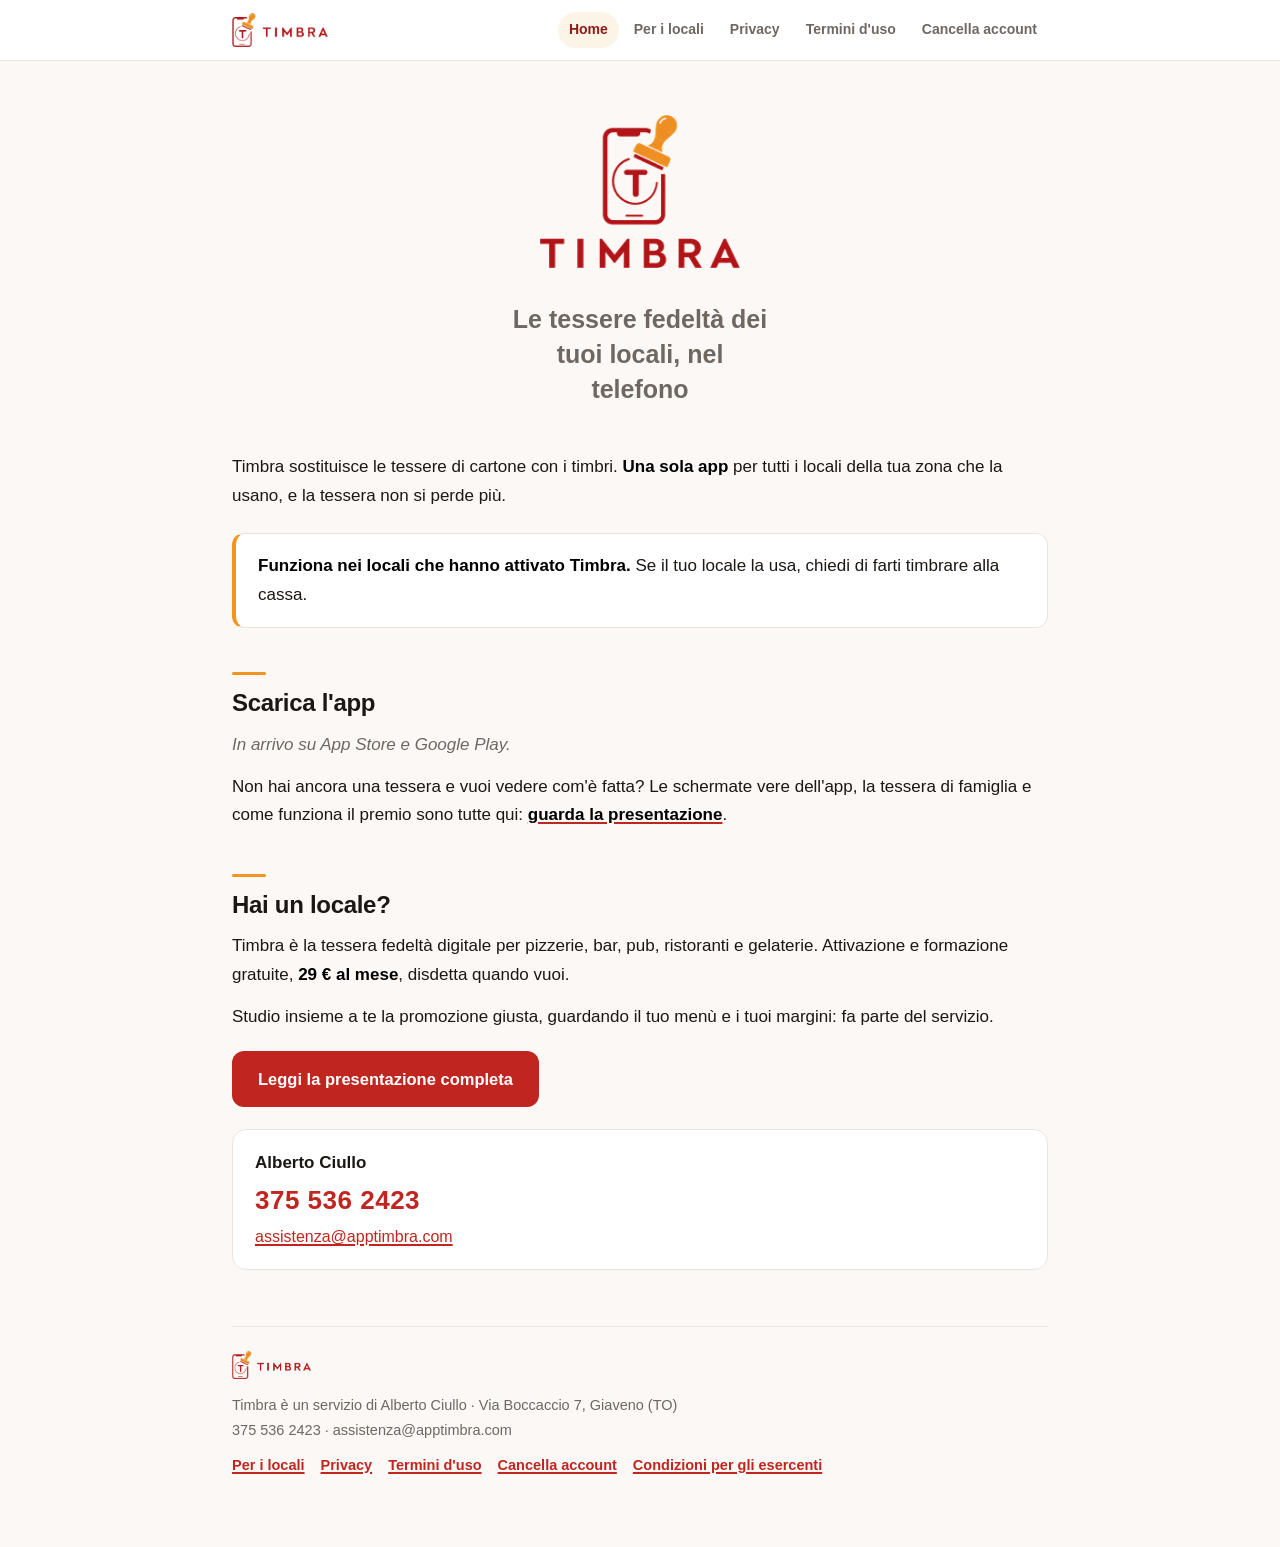
==== index.html @ 2394752f "Add files via upload" ====
<!doctype html>
<html lang="it">
<head>
<meta charset="utf-8">
<meta name="viewport" content="width=device-width, initial-scale=1">
<meta name="theme-color" content="#C0261F">
<title>Timbra &mdash; le tessere fedelt&agrave; dei tuoi locali, nel telefono</title>
<meta name="description" content="Timbra sostituisce le tessere fedelt&agrave; di cartone con una tessera digitale. Una sola app per tutti i locali della tua zona.">
<link rel="icon" href="[data-uri]">
<style>
:root{
  --rosso:#C0261F; --rosso-scuro:#8E1B16; --arancio:#F2941E;
  --inchiostro:#1A1715; --grigio:#6E6762; --grigio-chiaro:#9A938D;
  --carta:#FFFFFF; --sfondo:#FBF8F5; --crema:#FDF4E8;
  --bordo:#ECE5DD;
}
*{box-sizing:border-box}
html{-webkit-text-size-adjust:100%}
body{
  margin:0;background:var(--sfondo);color:var(--inchiostro);
  font-family:-apple-system,BlinkMacSystemFont,"Segoe UI",Roboto,"Helvetica Neue",Arial,sans-serif;
  font-size:17px;line-height:1.7;-webkit-font-smoothing:antialiased;
}

/* ---------- barra in alto ---------- */
.barra{
  background:var(--carta);border-bottom:1px solid var(--bordo);
  position:sticky;top:0;z-index:10;
}
.barra-dentro{
  max-width:860px;margin:0 auto;padding:12px 22px;
  display:flex;align-items:center;gap:16px;flex-wrap:wrap;
}
.logo{display:block;text-decoration:none;margin-right:auto;line-height:0}
.logo img{height:34px;width:auto;display:block}
.menu{display:flex;gap:4px;flex-wrap:wrap}
.menu a{
  font-size:14px;color:var(--grigio);text-decoration:none;font-weight:600;
  padding:6px 11px;border-radius:999px;white-space:nowrap;
}
.menu a:hover{background:var(--sfondo);color:var(--inchiostro)}
.menu a.qui{background:var(--crema);color:var(--rosso-scuro)}

/* ---------- testata della pagina ---------- */
.wrap{max-width:860px;margin:0 auto;padding:0 22px 70px}
.testata{padding:46px 0 30px;border-bottom:1px solid var(--bordo);margin-bottom:34px}
.occhiello{
  font-size:12px;font-weight:800;letter-spacing:2.5px;color:var(--arancio);
  margin:0 0 10px;text-transform:uppercase;
}
h1{font-size:40px;line-height:1.15;margin:0 0 12px;letter-spacing:-.8px}
.agg{font-size:14.5px;color:var(--grigio-chiaro);margin:0}
.occhio{font-size:19px;line-height:1.6;color:var(--grigio);margin:0 0 4px}

/* ---------- testo ---------- */
h2{
  font-size:24px;line-height:1.3;margin:44px 0 12px;letter-spacing:-.3px;
  color:var(--inchiostro);
}
h2::before{
  content:"";display:block;width:34px;height:3px;border-radius:2px;
  background:var(--arancio);margin-bottom:12px;
}
h3{font-size:17.5px;margin:28px 0 8px;color:var(--rosso-scuro)}
p,li{margin:0 0 13px}
ul{padding-left:0;list-style:none}
ul li{position:relative;padding-left:22px}
ul li::before{
  content:"";position:absolute;left:4px;top:11px;
  width:6px;height:6px;border-radius:50%;background:var(--arancio);
}
ol{counter-reset:p;padding-left:0;list-style:none;margin:16px 0 14px}
ol li{position:relative;padding-left:40px;margin-bottom:12px;counter-increment:p}
ol li::before{
  content:counter(p);position:absolute;left:0;top:2px;
  width:26px;height:26px;border-radius:50%;
  background:var(--rosso);color:#fff;
  font-size:14px;font-weight:800;line-height:26px;text-align:center;
}
strong{font-weight:700;color:#000}
a{color:var(--rosso);text-decoration-thickness:1.5px;text-underline-offset:2px}

/* ---------- tabelle ---------- */
.tab{
  background:var(--carta);border:1px solid var(--bordo);border-radius:14px;
  overflow:hidden;margin:16px 0 22px;
}
table{border-collapse:collapse;width:100%;font-size:15.5px}
th{
  background:var(--sfondo);text-align:left;padding:12px 16px;font-weight:700;
  font-size:12.5px;letter-spacing:1.2px;text-transform:uppercase;color:var(--grigio);
  border-bottom:1px solid var(--bordo);
}
td{padding:13px 16px;border-bottom:1px solid var(--bordo);vertical-align:top;line-height:1.55}
tr:last-child td{border-bottom:none}
td:first-child{font-weight:700;width:34%}

/* ---------- riquadri ---------- */
.box{
  background:var(--carta);border:1px solid var(--bordo);
  border-left:4px solid var(--arancio);
  border-radius:12px;padding:18px 22px;margin:22px 0;
}
.box p:last-child{margin:0}
.box.rosso{border-left-color:var(--rosso);background:#FEF6F5;border-color:#F6DCD9}
.box.verde{border-left-color:#2E8B57;background:#F4FBF6;border-color:#D8EDE0}

/* ---------- contatti ---------- */
.contatti{
  background:var(--carta);border:1px solid var(--bordo);border-radius:14px;
  padding:18px 22px;margin:18px 0 22px;font-size:16px;line-height:1.75;
}
.contatti .nome{font-weight:800;font-size:17px}

/* ---------- bottone ---------- */
.bottone{
  display:inline-block;background:var(--rosso);color:#fff !important;
  text-decoration:none;font-weight:700;font-size:16.5px;
  padding:14px 26px;border-radius:12px;margin:6px 0 4px;
}
.bottone:hover{background:var(--rosso-scuro)}
.bottone.chiaro{
  background:var(--carta);color:var(--rosso) !important;
  border:1px solid var(--bordo);
}

/* ---------- schermate dell'app ---------- */
figure{margin:22px 0 26px}
figure img{
  display:block;width:100%;height:auto;border-radius:14px;
  background:#EEEDE9;border:1px solid var(--bordo);
}
figcaption{font-size:14px;color:var(--grigio);margin-top:10px;line-height:1.55}
figure.stretta{max-width:330px}

/* ---------- citazione ---------- */
.frase{
  font-size:21px;line-height:1.5;font-weight:700;color:var(--rosso-scuro);
  background:var(--crema);border-radius:14px;padding:22px 26px;margin:22px 0;
}

/* ---------- domande ---------- */
.domanda{font-weight:800;color:var(--inchiostro);display:block;margin-bottom:2px}

/* ---------- home ---------- */
.home-testata{text-align:center;padding:54px 0 36px;border:none;margin-bottom:10px}
.home-testata img{width:200px;max-width:70%;height:auto;margin-bottom:10px}
.home-testata h1{
  font-size:25px;line-height:1.4;margin:14px auto 0;max-width:19ch;
  font-weight:700;color:var(--grigio);letter-spacing:0;
}
.presto{color:var(--grigio);font-style:italic}
.telefono{
  display:inline-block;font-size:26px;font-weight:800;color:var(--rosso);
  text-decoration:none;letter-spacing:.5px;
}
.nota-finale{font-size:15px;color:var(--grigio);margin-top:28px}

/* ---------- piede ---------- */
footer{
  margin-top:56px;padding-top:24px;border-top:1px solid var(--bordo);
  font-size:14.5px;color:var(--grigio);
}
footer .piede-logo{margin-bottom:14px;line-height:0}
footer .piede-logo img{height:28px;width:auto;display:block}
footer nav{margin-top:10px;display:flex;gap:16px;flex-wrap:wrap}
footer nav a{font-weight:600}

@media(max-width:620px){
  body{font-size:16px}
  .barra{position:static}
  .barra-dentro{padding:10px 18px;gap:8px}
  .logo img{height:28px}
  .menu{gap:2px}
  .menu a{font-size:13px;padding:5px 9px}
  h1{font-size:30px}
  .home-testata h1{font-size:26px}
  h2{font-size:21px}
  .wrap{padding:0 18px 56px}
  .testata{padding:32px 0 24px;margin-bottom:26px}
  td:first-child{width:auto;display:block;padding-bottom:2px;border:none}
  td{display:block;padding:10px 16px}
  td:not(:first-child){padding-top:0}
  tr{display:block;border-bottom:1px solid var(--bordo)}
  tr:last-child{border-bottom:none}
  table tr td:last-child{border-bottom:none}
  thead{display:none}
}
</style>
</head>
<body>
<div class="barra"><div class="barra-dentro">
<a class="logo" href="index.html"><img src="[data-uri]" alt="Timbra"></a>
<nav class="menu"><a href="index.html" class="qui">Home</a><a href="per-i-locali.html">Per i locali</a><a href="privacy.html">Privacy</a><a href="termini.html">Termini d'uso</a><a href="cancella-account.html">Cancella account</a></nav>
</div></div>
<div class="wrap">
<header class="testata home-testata">
  <img src="[data-uri]" alt="Timbra">
  <h1>Le tessere fedelt&agrave; dei tuoi locali, nel telefono</h1>
</header>

<p>Timbra sostituisce le tessere di cartone con i timbri. <strong>Una sola app</strong> per
tutti i locali della tua zona che la usano, e la tessera non si perde pi&ugrave;.</p>

<div class="box">
<p><strong>Funziona nei locali che hanno attivato Timbra.</strong> Se il tuo locale la usa,
chiedi di farti timbrare alla cassa.</p>
</div>

<h2>Scarica l'app</h2>
<p class="presto">In arrivo su App Store e Google Play.</p>
<p>Non hai ancora una tessera e vuoi vedere com'&egrave; fatta? Le schermate vere dell'app,
la tessera di famiglia e come funziona il premio sono tutte qui:
<a href="per-i-locali.html"><strong>guarda la presentazione</strong></a>.</p>

<h2>Hai un locale?</h2>
<p>Timbra &egrave; la tessera fedelt&agrave; digitale per pizzerie, bar, pub, ristoranti e gelaterie.
Attivazione e formazione gratuite, <strong>29 &euro; al mese</strong>, disdetta quando vuoi.</p>
<p>Studio insieme a te la promozione giusta, guardando il tuo men&ugrave; e i tuoi margini:
fa parte del servizio.</p>

<p><a class="bottone" href="per-i-locali.html">Leggi la presentazione completa</a></p>

<div class="contatti">
<span class="nome">Alberto Ciullo</span><br>
<a href="tel:+393755362423" class="telefono">375 536 2423</a><br>
<a href="mailto:assistenza@apptimbra.com">assistenza@apptimbra.com</a>
</div>

<footer>
<div class="piede-logo"><img src="[data-uri]" alt="Timbra"></div>
Timbra &egrave; un servizio di Alberto Ciullo &middot; Via Boccaccio 7, Giaveno (TO)<br>
375 536 2423 &middot; assistenza@apptimbra.com
<nav><a href="per-i-locali.html">Per i locali</a> <a href="privacy.html">Privacy</a> <a href="termini.html">Termini d'uso</a> <a href="cancella-account.html">Cancella account</a> <a href="termini-esercenti.html">Condizioni per gli esercenti</a></nav>
</footer>
</div>
</body>
</html>
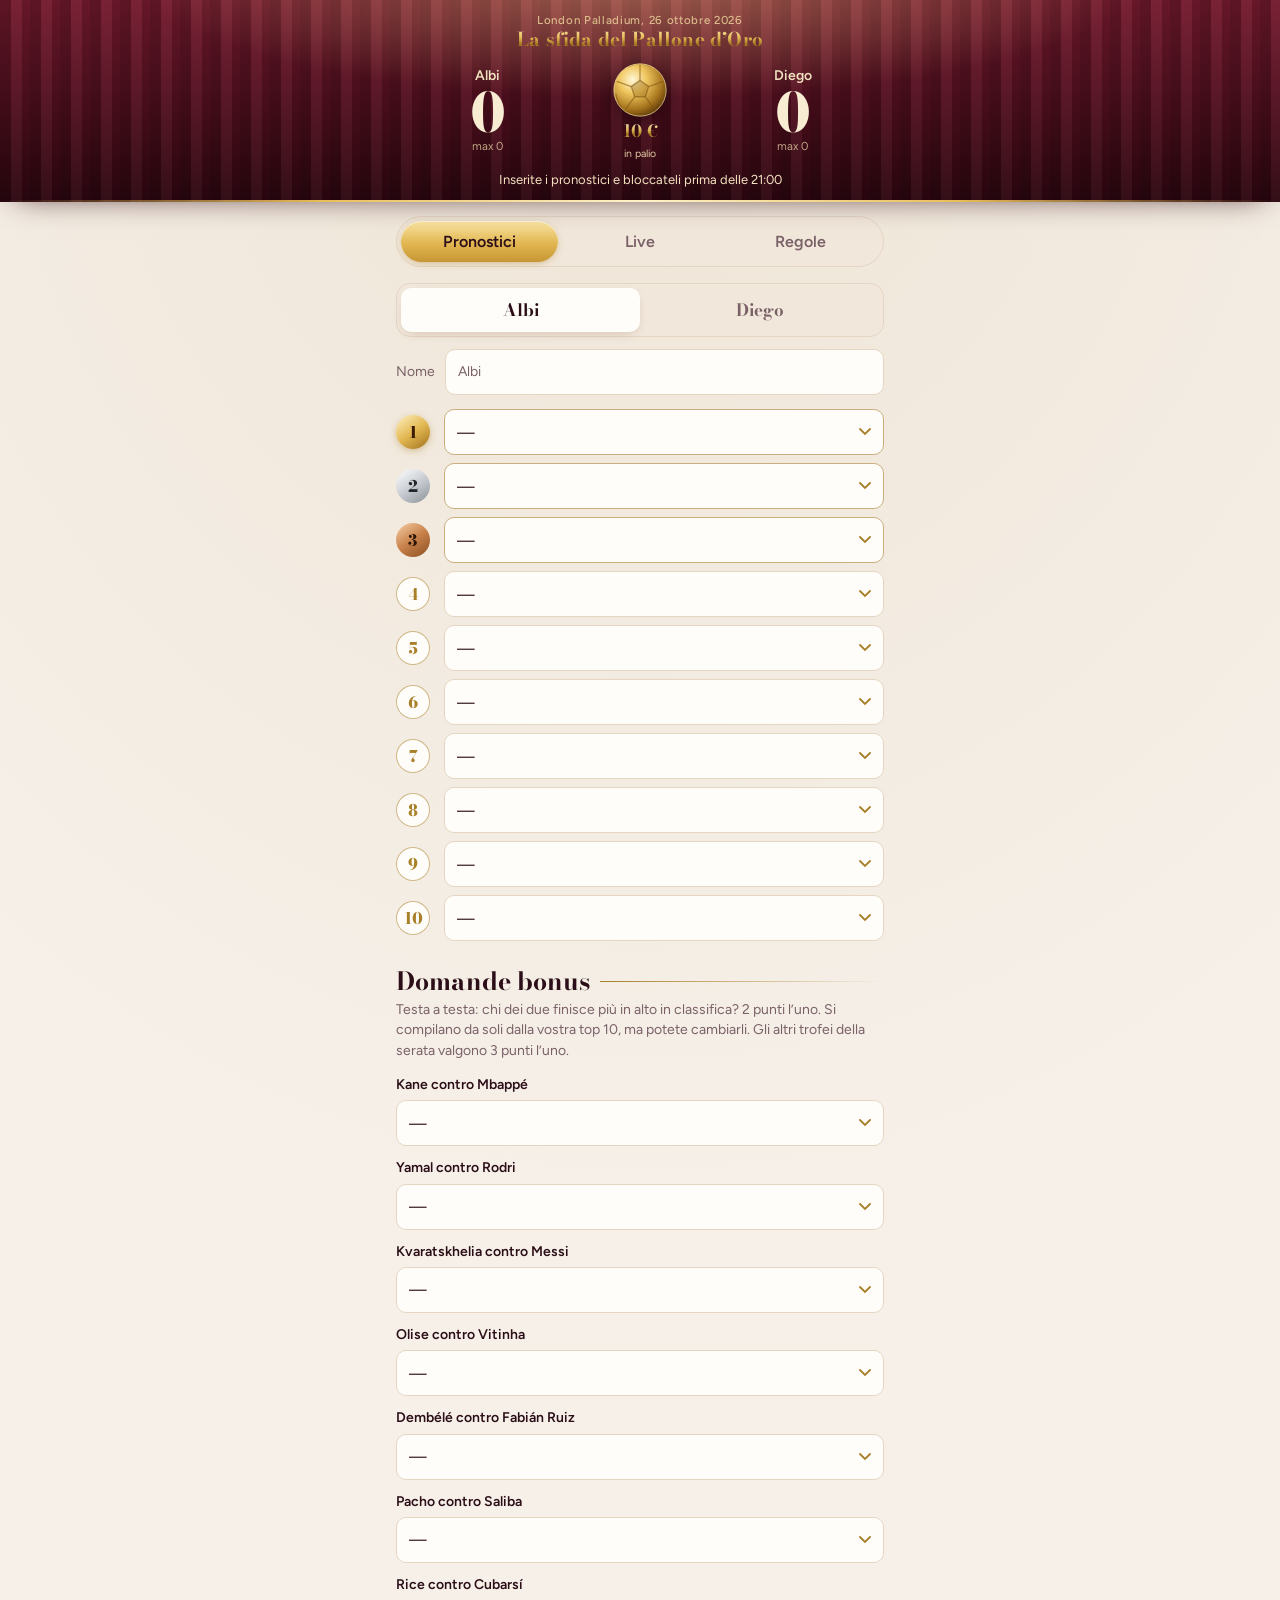
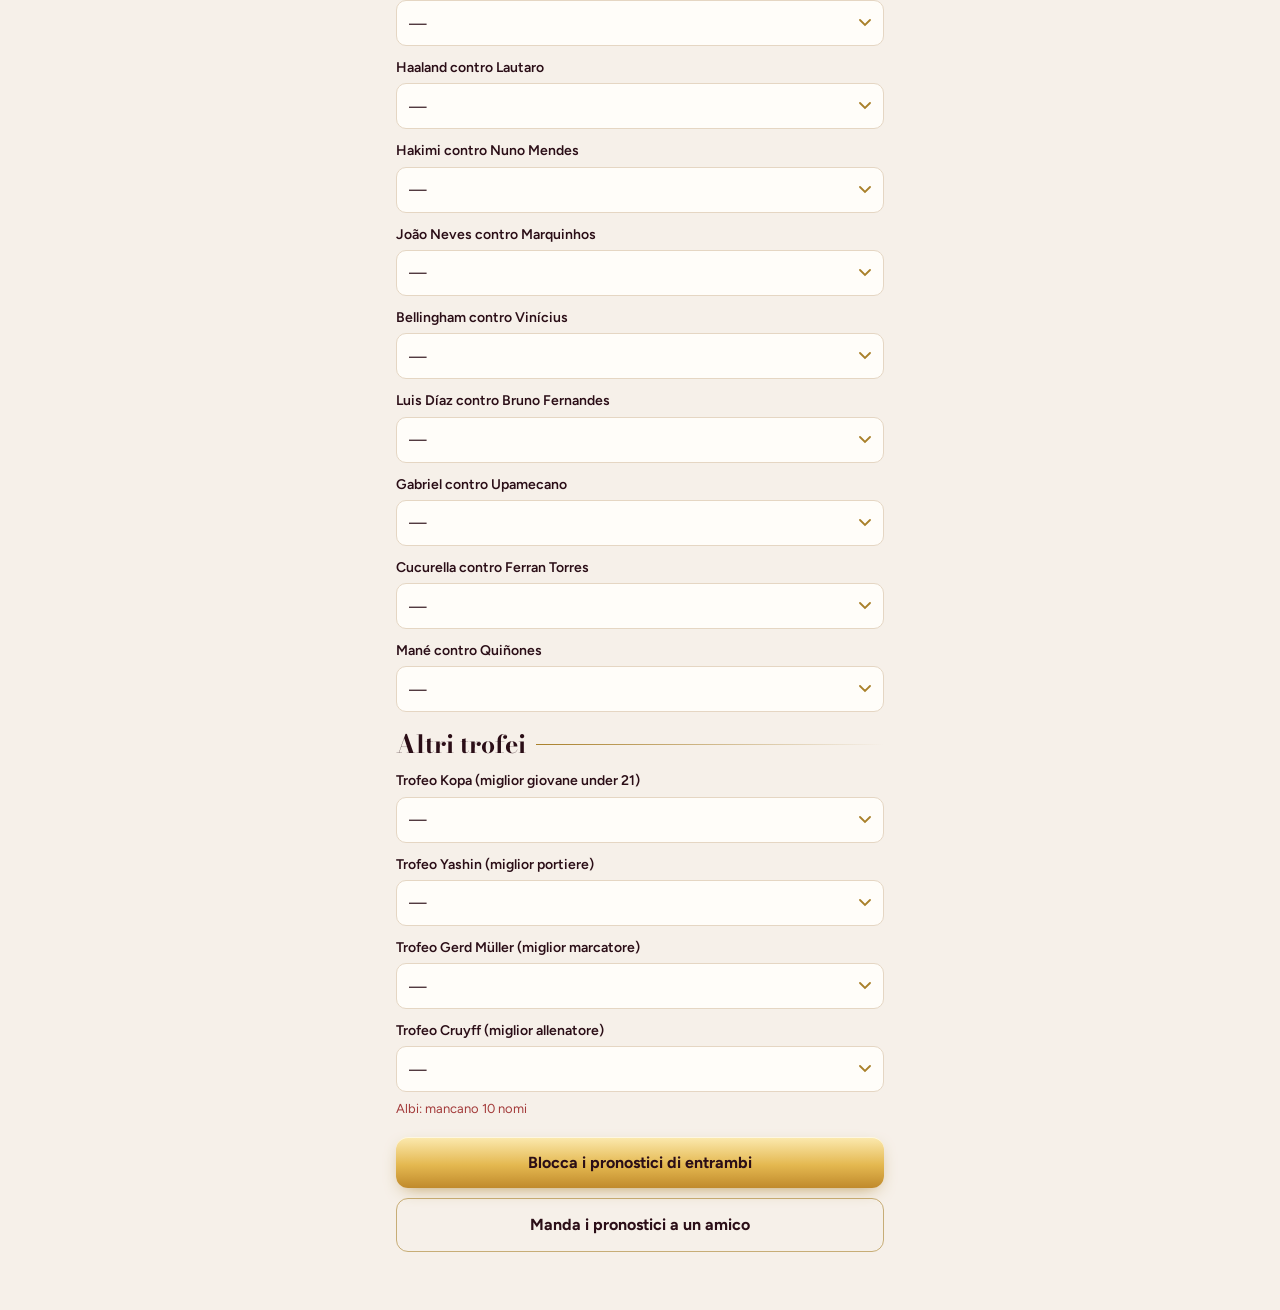
==== commit ccc19534: "Add files via upload" ====
--- a/index.html
+++ b/index.html
@@ -1,238 +1,614 @@
-<!doctype html>
+<!DOCTYPE html>
 <html lang="it">
 <head>
 <meta charset="utf-8">
-<meta name="viewport" content="width=device-width, initial-scale=1">
-<meta name="theme-color" content="#C0261F">
-<title>Timbra &mdash; le tessere fedelt&agrave; dei tuoi locali, nel telefono</title>
-<meta name="description" content="Timbra sostituisce le tessere fedelt&agrave; di cartone con una tessera digitale. Una sola app per tutti i locali della tua zona.">
-<link rel="icon" href="[data-uri]">
+<meta name="viewport" content="width=device-width, initial-scale=1, viewport-fit=cover">
+<title>Sfida Pallone d’Oro 2026</title>
+<link rel="preconnect" href="https://fonts.googleapis.com">
+<link rel="preconnect" href="https://fonts.gstatic.com" crossorigin>
+<link href="https://fonts.googleapis.com/css2?family=Bodoni+Moda:opsz,wght@6..96,500;6..96,700;6..96,800&family=Figtree:wght@400;500;600;700&display=swap" rel="stylesheet">
 <style>
 :root{
-  --rosso:#C0261F; --rosso-scuro:#8E1B16; --arancio:#F2941E;
-  --inchiostro:#1A1715; --grigio:#6E6762; --grigio-chiaro:#9A938D;
-  --carta:#FFFFFF; --sfondo:#FBF8F5; --crema:#FDF4E8;
-  --bordo:#ECE5DD;
+  --bg:#F6F0E9; --surface:#FFFDF9; --surface2:#F1E7DA; --ink:#2B0E17; --muted:#7A6168;
+  --line:#E5D6C3; --gold:#A9802A; --gold-soft:#F4E3B5; --good:#2E7D4F; --bad:#A33A3A;
+  --velvet:#5E1424; --velvet-deep:#2C0610; --on-velvet:#F8ECD3;
+  --g1:#FFF3C8; --g2:#E8BE5A; --g3:#A0711D; --g4:#F6D885;
+  --serif:"Bodoni Moda","Didot","Bodoni 72",Georgia,serif;
+  --sans:"Figtree",system-ui,-apple-system,"Segoe UI",Roboto,sans-serif;
+  color-scheme:light; box-sizing:border-box;
+  padding-top:env(safe-area-inset-top,0px); padding-bottom:env(safe-area-inset-bottom,0px);
 }
-*{box-sizing:border-box}
-html{-webkit-text-size-adjust:100%}
-body{
-  margin:0;background:var(--sfondo);color:var(--inchiostro);
-  font-family:-apple-system,BlinkMacSystemFont,"Segoe UI",Roboto,"Helvetica Neue",Arial,sans-serif;
-  font-size:17px;line-height:1.7;-webkit-font-smoothing:antialiased;
+@media (prefers-color-scheme: dark){
+  :root:not([data-theme="light"]){
+    --bg:#12060B; --surface:#1E0B14; --surface2:#29111C; --ink:#F6EBE6; --muted:#B99EA7;
+    --line:#3B1E2A; --gold:#DDB65C; --gold-soft:#4A3615; --good:#6FCB94; --bad:#F08A8A; color-scheme:dark;
+  }
 }
-
-/* ---------- barra in alto ---------- */
-.barra{
-  background:var(--carta);border-bottom:1px solid var(--bordo);
-  position:sticky;top:0;z-index:10;
+:root[data-theme="dark"]{
+  --bg:#12060B; --surface:#1E0B14; --surface2:#29111C; --ink:#F6EBE6; --muted:#B99EA7;
+  --line:#3B1E2A; --gold:#DDB65C; --gold-soft:#4A3615; --good:#6FCB94; --bad:#F08A8A; color-scheme:dark;
 }
-.barra-dentro{
-  max-width:860px;margin:0 auto;padding:12px 22px;
-  display:flex;align-items:center;gap:16px;flex-wrap:wrap;
-}
-.logo{display:block;text-decoration:none;margin-right:auto;line-height:0}
-.logo img{height:34px;width:auto;display:block}
-.menu{display:flex;gap:4px;flex-wrap:wrap}
-.menu a{
-  font-size:14px;color:var(--grigio);text-decoration:none;font-weight:600;
-  padding:6px 11px;border-radius:999px;white-space:nowrap;
-}
-.menu a:hover{background:var(--sfondo);color:var(--inchiostro)}
-.menu a.qui{background:var(--crema);color:var(--rosso-scuro)}
-
-/* ---------- testata della pagina ---------- */
-.wrap{max-width:860px;margin:0 auto;padding:0 22px 70px}
-.testata{padding:46px 0 30px;border-bottom:1px solid var(--bordo);margin-bottom:34px}
-.occhiello{
-  font-size:12px;font-weight:800;letter-spacing:2.5px;color:var(--arancio);
-  margin:0 0 10px;text-transform:uppercase;
-}
-h1{font-size:40px;line-height:1.15;margin:0 0 12px;letter-spacing:-.8px}
-.agg{font-size:14.5px;color:var(--grigio-chiaro);margin:0}
-.occhio{font-size:19px;line-height:1.6;color:var(--grigio);margin:0 0 4px}
-
-/* ---------- testo ---------- */
-h2{
-  font-size:24px;line-height:1.3;margin:44px 0 12px;letter-spacing:-.3px;
-  color:var(--inchiostro);
-}
-h2::before{
-  content:"";display:block;width:34px;height:3px;border-radius:2px;
-  background:var(--arancio);margin-bottom:12px;
-}
-h3{font-size:17.5px;margin:28px 0 8px;color:var(--rosso-scuro)}
-p,li{margin:0 0 13px}
-ul{padding-left:0;list-style:none}
-ul li{position:relative;padding-left:22px}
-ul li::before{
-  content:"";position:absolute;left:4px;top:11px;
-  width:6px;height:6px;border-radius:50%;background:var(--arancio);
-}
-ol{counter-reset:p;padding-left:0;list-style:none;margin:16px 0 14px}
-ol li{position:relative;padding-left:40px;margin-bottom:12px;counter-increment:p}
-ol li::before{
-  content:counter(p);position:absolute;left:0;top:2px;
-  width:26px;height:26px;border-radius:50%;
-  background:var(--rosso);color:#fff;
-  font-size:14px;font-weight:800;line-height:26px;text-align:center;
-}
-strong{font-weight:700;color:#000}
-a{color:var(--rosso);text-decoration-thickness:1.5px;text-underline-offset:2px}
-
-/* ---------- tabelle ---------- */
-.tab{
-  background:var(--carta);border:1px solid var(--bordo);border-radius:14px;
-  overflow:hidden;margin:16px 0 22px;
-}
-table{border-collapse:collapse;width:100%;font-size:15.5px}
-th{
-  background:var(--sfondo);text-align:left;padding:12px 16px;font-weight:700;
-  font-size:12.5px;letter-spacing:1.2px;text-transform:uppercase;color:var(--grigio);
-  border-bottom:1px solid var(--bordo);
-}
-td{padding:13px 16px;border-bottom:1px solid var(--bordo);vertical-align:top;line-height:1.55}
-tr:last-child td{border-bottom:none}
-td:first-child{font-weight:700;width:34%}
-
-/* ---------- riquadri ---------- */
-.box{
-  background:var(--carta);border:1px solid var(--bordo);
-  border-left:4px solid var(--arancio);
-  border-radius:12px;padding:18px 22px;margin:22px 0;
-}
-.box p:last-child{margin:0}
-.box.rosso{border-left-color:var(--rosso);background:#FEF6F5;border-color:#F6DCD9}
-.box.verde{border-left-color:#2E8B57;background:#F4FBF6;border-color:#D8EDE0}
-
-/* ---------- contatti ---------- */
-.contatti{
-  background:var(--carta);border:1px solid var(--bordo);border-radius:14px;
-  padding:18px 22px;margin:18px 0 22px;font-size:16px;line-height:1.75;
-}
-.contatti .nome{font-weight:800;font-size:17px}
-
-/* ---------- bottone ---------- */
-.bottone{
-  display:inline-block;background:var(--rosso);color:#fff !important;
-  text-decoration:none;font-weight:700;font-size:16.5px;
-  padding:14px 26px;border-radius:12px;margin:6px 0 4px;
-}
-.bottone:hover{background:var(--rosso-scuro)}
-.bottone.chiaro{
-  background:var(--carta);color:var(--rosso) !important;
-  border:1px solid var(--bordo);
-}
-
-/* ---------- schermate dell'app ---------- */
-figure{margin:22px 0 26px}
-figure img{
-  display:block;width:100%;height:auto;border-radius:14px;
-  background:#EEEDE9;border:1px solid var(--bordo);
-}
-figcaption{font-size:14px;color:var(--grigio);margin-top:10px;line-height:1.55}
-figure.stretta{max-width:330px}
-
-/* ---------- citazione ---------- */
-.frase{
-  font-size:21px;line-height:1.5;font-weight:700;color:var(--rosso-scuro);
-  background:var(--crema);border-radius:14px;padding:22px 26px;margin:22px 0;
-}
-
-/* ---------- domande ---------- */
-.domanda{font-weight:800;color:var(--inchiostro);display:block;margin-bottom:2px}
-
-/* ---------- home ---------- */
-.home-testata{text-align:center;padding:54px 0 36px;border:none;margin-bottom:10px}
-.home-testata img{width:200px;max-width:70%;height:auto;margin-bottom:10px}
-.home-testata h1{
-  font-size:25px;line-height:1.4;margin:14px auto 0;max-width:19ch;
-  font-weight:700;color:var(--grigio);letter-spacing:0;
-}
-.presto{color:var(--grigio);font-style:italic}
-.telefono{
-  display:inline-block;font-size:26px;font-weight:800;color:var(--rosso);
-  text-decoration:none;letter-spacing:.5px;
-}
-.nota-finale{font-size:15px;color:var(--grigio);margin-top:28px}
-
-/* ---------- piede ---------- */
-footer{
-  margin-top:56px;padding-top:24px;border-top:1px solid var(--bordo);
-  font-size:14.5px;color:var(--grigio);
-}
-footer .piede-logo{margin-bottom:14px;line-height:0}
-footer .piede-logo img{height:28px;width:auto;display:block}
-footer nav{margin-top:10px;display:flex;gap:16px;flex-wrap:wrap}
-footer nav a{font-weight:600}
-
-@media(max-width:620px){
-  body{font-size:16px}
-  .barra{position:static}
-  .barra-dentro{padding:10px 18px;gap:8px}
-  .logo img{height:28px}
-  .menu{gap:2px}
-  .menu a{font-size:13px;padding:5px 9px}
-  h1{font-size:30px}
-  .home-testata h1{font-size:26px}
-  h2{font-size:21px}
-  .wrap{padding:0 18px 56px}
-  .testata{padding:32px 0 24px;margin-bottom:26px}
-  td:first-child{width:auto;display:block;padding-bottom:2px;border:none}
-  td{display:block;padding:10px 16px}
-  td:not(:first-child){padding-top:0}
-  tr{display:block;border-bottom:1px solid var(--bordo)}
-  tr:last-child{border-bottom:none}
-  table tr td:last-child{border-bottom:none}
-  thead{display:none}
-}
+html{scroll-padding-top:env(safe-area-inset-top,0px)}
+*,*::before,*::after{box-sizing:inherit}
+body{margin:0;color:var(--ink);font-family:var(--sans);font-size:16px;line-height:1.45;-webkit-text-size-adjust:100%;
+  background:radial-gradient(120% 60% at 50% 0%, color-mix(in srgb,var(--gold) 10%,transparent), transparent 70%), var(--bg);min-height:100%}
+body::before{content:"";position:fixed;inset:0 0 auto;height:env(safe-area-inset-top,0px);z-index:10;background:var(--velvet-deep)}
+button,input,select{font:inherit;color:inherit}
+:focus-visible{outline:2px solid var(--gold);outline-offset:2px}
+.goldtext{background:linear-gradient(180deg,var(--g1) 0%,var(--g2) 42%,var(--g3) 68%,var(--g4) 100%);-webkit-background-clip:text;background-clip:text;color:transparent}
+
+/* ===== Palco: tabellone ===== */
+.board{position:sticky;top:env(safe-area-inset-top,0px);z-index:5;color:var(--on-velvet);overflow:hidden;
+  padding:14px 16px 12px;
+  background:
+    radial-gradient(60% 90% at 50% -10%, rgba(255,214,140,.38), transparent 65%),
+    repeating-linear-gradient(90deg, rgba(0,0,0,.20) 0 11px, rgba(255,255,255,.035) 11px 22px, rgba(0,0,0,.12) 22px 30px),
+    linear-gradient(180deg,#741A2E 0%,#4A0D1B 60%,#2C0610 100%);
+  box-shadow:0 10px 30px -18px rgba(44,6,16,.9)}
+.board::after{content:"";position:absolute;left:0;right:0;bottom:0;height:2px;background:linear-gradient(90deg,transparent,var(--g2),var(--g1),var(--g2),transparent)}
+.board h1{margin:0 0 8px;text-align:center;font-family:var(--serif);font-weight:700;font-size:19px;letter-spacing:.01em;line-height:1.1}
+.board h1 small{display:block;font-family:var(--sans);font-weight:500;font-size:11.5px;letter-spacing:.06em;color:#E9CF98;opacity:.85;margin-bottom:3px}
+.duel{display:grid;grid-template-columns:1fr auto 1fr;align-items:center;gap:6px;max-width:520px;margin:0 auto}
+.side{text-align:center;min-width:0}
+.side .nm{font-weight:600;font-size:14px;white-space:nowrap;overflow:hidden;text-overflow:ellipsis;color:#F3E2C0}
+.side .pt{font-family:var(--serif);font-weight:800;font-size:54px;line-height:.95;font-variant-numeric:lining-nums tabular-nums;color:#F8ECD3;display:inline-block;transition:transform .25s}
+.side.lead .pt{background:linear-gradient(180deg,#FFF6D2 0%,#F1C866 40%,#B07E22 70%,#FBE09A 100%);-webkit-background-clip:text;background-clip:text;color:transparent;filter:drop-shadow(0 2px 6px rgba(255,200,90,.35))}
+.side.lead .nm::before{content:"♛ ";color:#F1C866}
+.side .mx{font-size:11.5px;color:#E2C9A0;opacity:.8}
+.side .pt.bump{animation:bump .6s cubic-bezier(.2,1.6,.4,1)}
+@keyframes bump{0%{transform:scale(1)}40%{transform:scale(1.28)}100%{transform:scale(1)}}
+.pot{position:relative;width:78px;text-align:center}
+.pot svg{width:62px;height:62px;display:block;margin:0 auto;filter:drop-shadow(0 4px 10px rgba(0,0,0,.45))}
+.pot b{display:block;font-family:var(--serif);font-size:17px;line-height:1;margin-top:2px}
+.pot span{font-size:10.5px;color:#E2C9A0}
+.pot .shine{animation:shine 3.2s ease-in-out 0.6s 1 both}
+@keyframes shine{0%{transform:translateX(-70px) rotate(20deg)}100%{transform:translateX(90px) rotate(20deg)}}
+.status{text-align:center;font-size:13px;margin-top:8px;color:#F3E2C0;min-height:1.2em}
+
+/* ===== Schede ===== */
+nav{display:flex;gap:4px;max-width:488px;margin:14px auto 0;padding:4px;background:var(--surface2);border-radius:999px;border:1px solid var(--line)}
+nav button{flex:1;border:0;background:transparent;padding:9px 4px;border-radius:999px;color:var(--muted);font-weight:600;cursor:pointer;transition:background .2s,color .2s}
+nav button[aria-selected="true"]{color:#2B0E17;background:linear-gradient(180deg,#FBE7A6,#E2B651 55%,#C79634);box-shadow:0 2px 8px -3px rgba(169,128,42,.7), inset 0 1px 0 rgba(255,255,255,.6)}
+main{max-width:520px;margin:0 auto;padding:16px 16px 48px}
+section[hidden]{display:none}
+h2{font-family:var(--serif);font-weight:700;font-size:25px;line-height:1.15;margin:10px 0 4px;display:flex;align-items:center;gap:10px}
+h2::after{content:"";flex:1;height:1px;background:linear-gradient(90deg,var(--gold),transparent)}
+p.note{color:var(--muted);font-size:14px;margin:0 0 14px}
+
+/* ===== Pronostici ===== */
+.seg{display:flex;background:var(--surface2);border:1px solid var(--line);border-radius:14px;padding:4px;margin-bottom:12px}
+.seg button{flex:1;border:0;background:transparent;border-radius:10px;padding:10px;font-weight:700;cursor:pointer;color:var(--muted);font-family:var(--serif);font-size:17px}
+.seg button[aria-pressed="true"]{background:var(--surface);color:var(--ink);box-shadow:0 1px 0 var(--line),0 4px 14px -8px rgba(94,20,36,.45)}
+.namefield{display:flex;gap:10px;align-items:center;margin-bottom:14px;font-size:14px;color:var(--muted)}
+.namefield input{flex:1}
+input[type=text],select{width:100%;background:var(--surface);border:1px solid var(--line);border-radius:10px;padding:10px 12px;min-height:46px;transition:border-color .2s, box-shadow .2s}
+select{appearance:none;-webkit-appearance:none;padding-right:34px;
+  background-image:url("data:image/svg+xml,%3Csvg xmlns='http://www.w3.org/2000/svg' width='12' height='8' viewBox='0 0 12 8'%3E%3Cpath d='M1 1l5 5 5-5' fill='none' stroke='%23A9802A' stroke-width='1.8' stroke-linecap='round'/%3E%3C/svg%3E");
+  background-repeat:no-repeat;background-position:right 12px center}
+input:focus,select:focus{border-color:var(--gold);box-shadow:0 0 0 3px color-mix(in srgb,var(--gold) 22%,transparent);outline:none}
+input:disabled,select:disabled{opacity:.7}
+ol.picks{list-style:none;margin:0;padding:0}
+ol.picks li{display:grid;grid-template-columns:38px 1fr;align-items:center;gap:10px;margin-bottom:8px}
+.pos{width:34px;height:34px;border-radius:50%;display:grid;place-items:center;font-family:var(--serif);font-weight:800;font-size:16px;font-variant-numeric:lining-nums;
+  color:var(--gold);border:1.5px solid color-mix(in srgb,var(--gold) 55%,transparent);background:var(--surface)}
+ol.picks li:nth-child(1) .pos,.prow:nth-child(2) .pos{background:linear-gradient(145deg,#FFF1C1,#E3B852 50%,#A0711D);color:#3A1A06;border:0;box-shadow:0 2px 8px -2px rgba(169,128,42,.7)}
+ol.picks li:nth-child(2) .pos,.prow:nth-child(3) .pos{background:linear-gradient(145deg,#FFFFFF,#C9CDD3 50%,#8B9198);color:#22262B;border:0}
+ol.picks li:nth-child(3) .pos,.prow:nth-child(4) .pos{background:linear-gradient(145deg,#F7CFA6,#C8814A 50%,#8A4E22);color:#2C1405;border:0}
+ol.picks li:nth-child(-n+3) select{border-color:color-mix(in srgb,var(--gold) 45%,var(--line))}
+.bonus{margin-top:26px}
+.bonus label{display:block;font-size:14px;font-weight:600;margin:12px 0 5px}
+.btn{display:block;width:100%;border:0;border-radius:12px;padding:14px;font-weight:700;font-size:16px;cursor:pointer;margin-top:18px;
+  color:#2B0E17;background:linear-gradient(180deg,#FCEAB0,#E4B850 55%,#C08A2C);box-shadow:0 6px 18px -8px rgba(169,128,42,.9), inset 0 1px 0 rgba(255,255,255,.65)}
+.btn:active{transform:translateY(1px)}
+.btn.ghost{background:transparent;color:var(--ink);border:1.5px solid color-mix(in srgb,var(--gold) 60%,transparent);box-shadow:none;margin-top:10px}
+.warn{color:var(--bad);font-size:13px;margin-top:8px}
+
+/* ===== Live ===== */
+.chip{border-radius:999px;padding:3px 10px;background:var(--surface2);color:var(--muted);font-variant-numeric:tabular-nums;font-size:12.5px}
+.chip.win{background:var(--gold-soft);color:var(--ink);font-weight:700}
+.chip.zero{text-decoration:line-through}
+.grp{font-size:12.5px;color:var(--gold);margin:18px 0 8px;font-weight:700;letter-spacing:.04em}
+.prow{display:grid;grid-template-columns:44px 1fr;gap:6px 8px;align-items:center;padding:8px 10px;margin-bottom:6px;border-radius:12px;background:var(--surface);border:1px solid var(--line)}
+.prow.top{box-shadow:0 4px 16px -12px rgba(94,20,36,.6)}
+.prow:not(.top){background:transparent;border-color:transparent;border-bottom-color:var(--line);border-radius:0;padding:6px 2px;margin:0}
+.prow:not(.top) .pos{width:30px;height:30px;font-size:13px;color:var(--muted);border-color:var(--line)}
+.prow .preds{grid-column:2;display:flex;gap:6px;flex-wrap:wrap}
+.prow.flash{animation:flash 1.3s ease}
+@keyframes flash{0%{background:var(--gold-soft)}100%{}}
+.h2hr{display:flex;justify-content:space-between;gap:10px;padding:10px 0;border-bottom:1px solid var(--line);font-size:15px}
+.h2hr b{white-space:nowrap;color:var(--gold)}
+.h2hr b.wait{color:var(--muted);font-weight:500}
+.finale{position:relative;overflow:hidden;border-radius:16px;padding:24px 18px;text-align:center;margin:18px 0;color:var(--on-velvet);
+  background:radial-gradient(70% 80% at 50% 0%, rgba(255,214,140,.35), transparent 70%), linear-gradient(180deg,#6A1729,#2C0610)}
+.finale b{display:block;font-family:var(--serif);font-size:32px;line-height:1.1;margin-bottom:6px;
+  background:linear-gradient(180deg,#FFF6D2,#F1C866 45%,#B07E22 75%,#FBE09A);-webkit-background-clip:text;background-clip:text;color:transparent}
+
+/* ===== Regole ===== */
+table{width:100%;border-collapse:collapse;font-size:15px;background:var(--surface);border-radius:12px;overflow:hidden;border:1px solid var(--line)}
+td{padding:11px 12px;border-bottom:1px solid var(--line)}
+tr:last-child td{border-bottom:0}
+td:last-child{text-align:right;font-family:var(--serif);font-weight:800;font-size:18px;color:var(--gold);white-space:nowrap;font-variant-numeric:lining-nums tabular-nums}
+#confetti{position:fixed;inset:0;pointer-events:none;z-index:50}
+@media (prefers-reduced-motion: reduce){*{animation:none!important;transition:none!important}}
 </style>
 </head>
 <body>
-<div class="barra"><div class="barra-dentro">
-<a class="logo" href="index.html"><img src="[data-uri]" alt="Timbra"></a>
-<nav class="menu"><a href="index.html" class="qui">Home</a><a href="per-i-locali.html">Per i locali</a><a href="privacy.html">Privacy</a><a href="termini.html">Termini d'uso</a><a href="cancella-account.html">Cancella account</a></nav>
-</div></div>
-<div class="wrap">
-<header class="testata home-testata">
-  <img src="[data-uri]" alt="Timbra">
-  <h1>Le tessere fedelt&agrave; dei tuoi locali, nel telefono</h1>
+<header class="board" aria-live="polite">
+  <h1><small>London Palladium, 26 ottobre 2026</small><span class="goldtext">La sfida del Pallone d’Oro</span></h1>
+  <div class="duel">
+    <div class="side" id="s0"><div class="nm"></div><div class="pt">0</div><div class="mx"></div></div>
+    <div class="pot" aria-label="10 euro in palio">
+      <svg viewBox="0 0 64 64" aria-hidden="true">
+        <defs>
+          <radialGradient id="gb" cx="36%" cy="30%" r="75%">
+            <stop offset="0" stop-color="#FFF7D6"/><stop offset=".35" stop-color="#F0C760"/>
+            <stop offset=".75" stop-color="#A8761E"/><stop offset="1" stop-color="#5E3A08"/>
+          </radialGradient>
+          <clipPath id="gc"><circle cx="32" cy="32" r="27"/></clipPath>
+        </defs>
+        <circle cx="32" cy="32" r="27" fill="url(#gb)"/>
+        <g clip-path="url(#gc)" fill="none" stroke="#7A5210" stroke-opacity=".55" stroke-width="1.4">
+          <polygon points="32,22 41,28.5 37.5,39 26.5,39 23,28.5" fill="#8A5E14" fill-opacity=".35"/>
+          <path d="M32 22 L32 6 M41 28.5 L56 23 M37.5 39 L47 52 M26.5 39 L17 52 M23 28.5 L8 23"/>
+          <path d="M20 8 Q32 2 44 8 M57 36 Q55 48 46 56 M18 56 Q9 48 7 36"/>
+        </g>
+        <g clip-path="url(#gc)"><rect class="shine" x="10" y="-10" width="10" height="90" fill="#fff" opacity=".45"/></g>
+        <circle cx="32" cy="32" r="27" fill="none" stroke="#FCE6A4" stroke-opacity=".7" stroke-width="1"/>
+      </svg>
+      <b class="goldtext">10 €</b><span>in palio</span>
+    </div>
+    <div class="side" id="s1"><div class="nm"></div><div class="pt">0</div><div class="mx"></div></div>
+  </div>
+  <div class="status" id="status"></div>
 </header>
 
-<p>Timbra sostituisce le tessere di cartone con i timbri. <strong>Una sola app</strong> per
-tutti i locali della tua zona che la usano, e la tessera non si perde pi&ugrave;.</p>
-
-<div class="box">
-<p><strong>Funziona nei locali che hanno attivato Timbra.</strong> Se il tuo locale la usa,
-chiedi di farti timbrare alla cassa.</p>
-</div>
-
-<h2>Scarica l'app</h2>
-<p class="presto">In arrivo su App Store e Google Play.</p>
-<p>Non hai ancora una tessera e vuoi vedere com'&egrave; fatta? Le schermate vere dell'app,
-la tessera di famiglia e come funziona il premio sono tutte qui:
-<a href="per-i-locali.html"><strong>guarda la presentazione</strong></a>.</p>
-
-<h2>Hai un locale?</h2>
-<p>Timbra &egrave; la tessera fedelt&agrave; digitale per pizzerie, bar, pub, ristoranti e gelaterie.
-Attivazione e formazione gratuite, <strong>29 &euro; al mese</strong>, disdetta quando vuoi.</p>
-<p>Studio insieme a te la promozione giusta, guardando il tuo men&ugrave; e i tuoi margini:
-fa parte del servizio.</p>
-
-<p><a class="bottone" href="per-i-locali.html">Leggi la presentazione completa</a></p>
-
-<div class="contatti">
-<span class="nome">Alberto Ciullo</span><br>
-<a href="tel:+393755362423" class="telefono">375 536 2423</a><br>
-<a href="mailto:assistenza@apptimbra.com">assistenza@apptimbra.com</a>
-</div>
-
-<footer>
-<div class="piede-logo"><img src="[data-uri]" alt="Timbra"></div>
-Timbra &egrave; un servizio di Alberto Ciullo &middot; Via Boccaccio 7, Giaveno (TO)<br>
-375 536 2423 &middot; assistenza@apptimbra.com
-<nav><a href="per-i-locali.html">Per i locali</a> <a href="privacy.html">Privacy</a> <a href="termini.html">Termini d'uso</a> <a href="cancella-account.html">Cancella account</a> <a href="termini-esercenti.html">Condizioni per gli esercenti</a></nav>
-</footer>
-</div>
+<nav role="tablist">
+  <button role="tab" data-tab="picks" aria-selected="true">Pronostici</button>
+  <button role="tab" data-tab="live" aria-selected="false">Live</button>
+  <button role="tab" data-tab="rules" aria-selected="false">Regole</button>
+</nav>
+
+<main>
+  <section id="tab-picks">
+    <div class="seg" id="who"></div>
+    <div class="namefield"><span>Nome</span><input type="text" id="pname" maxlength="16" autocomplete="off"></div>
+    <ol class="picks" id="picklist"></ol>
+    <div class="bonus">
+      <h2>Domande bonus</h2>
+      <p class="note">Testa a testa: chi dei due finisce più in alto in classifica? 2 punti l’uno. Si compilano da soli dalla vostra top 10, ma potete cambiarli. Gli altri trofei della serata valgono 3 punti l’uno.</p>
+      <div id="b-h2hs"></div>
+      <h2 style="margin-top:18px">Altri trofei</h2>
+      <div id="b-trofei"></div>
+    </div>
+    <div class="warn" id="pickwarn"></div>
+    <button class="btn" id="lockbtn"></button>
+    <button class="btn ghost" id="sharebtn">Manda i pronostici a un amico</button>
+    <div id="sharemsg" class="note" style="margin-top:10px"></div>
+  </section>
+
+  <section id="tab-live" hidden>
+    <p class="note">Per ogni posizione scegliete dal menu chi è arrivato lì. Punti e testa a testa si aggiornano da soli.</p>
+    <div id="livelist"></div>
+    <div class="bonus">
+      <h2>Risultati bonus</h2>
+      <p class="note">I testa a testa si risolvono da soli quando avete segnato la posizione di entrambi i giocatori.</p>
+      <div id="r-h2hs"></div>
+      <h2 style="margin-top:18px">Altri trofei</h2>
+      <div id="r-trofei"></div>
+    </div>
+    <div id="finale"></div>
+    <button class="btn" id="endbtn">Cerimonia finita: proclama il vincitore</button>
+  </section>
+
+  <section id="tab-rules" hidden>
+    <h2>Come si fanno i punti</h2>
+    <table>
+      <tr><td>Posizione esatta</td><td>5</td></tr>
+      <tr><td>Sbagli di una posizione</td><td>3</td></tr>
+      <tr><td>Sbagli di due posizioni</td><td>2</td></tr>
+      <tr><td>È in top 10 ma più lontano</td><td>1</td></tr>
+      <tr><td>Fuori dalla top 10</td><td>0</td></tr>
+      <tr><td>Bonus: hai indovinato il vincitore</td><td>+3</td></tr>
+      <tr><td>Ogni testa a testa indovinato</td><td>+2</td></tr>
+      <tr><td>Ogni altro trofeo indovinato (Kopa, Yashin, Gerd Müller, Cruyff)</td><td>+3</td></tr>
+    </table>
+    <p class="note" style="margin-top:12px">5 € a testa, chi fa più punti prende 10 €. In caso di parità vince chi ha più posizioni esatte; se c’è ancora parità, 5 € a testa e amici come prima. Il “max” sotto il punteggio è il massimo che ciascuno può ancora raggiungere.</p>
+    <button class="btn ghost" id="resetbtn">Azzera tutto</button>
+  </section>
+</main>
+
+<datalist id="players"></datalist>
+
+<script>
+(function(){
+  var KEY="pdo26-sfida-v1";
+  var SUGG=["Jude Bellingham","Pau Cubarsí","Marc Cucurella","Ousmane Dembélé","Luis Díaz","Bruno Fernandes","Gabriel","Erling Haaland","Achraf Hakimi","Harry Kane","Khvicha Kvaratskhelia","Lamine Yamal","Sadio Mané","Marquinhos","Lautaro Martínez","Kylian Mbappé","Nuno Mendes","Lionel Messi","João Neves","Michael Olise","Willian Pacho","Julián Quiñones","Declan Rice","Rodri","Fabián Ruiz","William Saliba","Ferran Torres","Dayot Upamecano","Vinícius Júnior","Vitinha"];
+  // 15 testa a testa: ognuno dei 30 candidati compare una sola volta
+  var H2H=[["Kane","Mbappé"],["Yamal","Rodri"],["Kvaratskhelia","Messi"],["Olise","Vitinha"],["Dembélé","Fabián Ruiz"],["Pacho","Saliba"],["Rice","Cubarsí"],["Haaland","Lautaro"],["Hakimi","Nuno Mendes"],["João Neves","Marquinhos"],["Bellingham","Vinícius"],["Luis Díaz","Bruno Fernandes"],["Gabriel","Upamecano"],["Cucurella","Ferran Torres"],["Mané","Quiñones"]];
+  // Candidati ufficiali 2026 (annunciati l’8 settembre). Il Gerd Müller non ha una lista: va a chi segna di più tra club e nazionale, quindi si sceglie tra i 30 del Pallone d’Oro.
+  var BQ=[
+    {k:"kopa", label:"Trofeo Kopa (miglior giovane under 21)", opts:["Kerim Alajbegović","Ayyoub Bouaddi","Pau Cubarsí","Yan Diomandé","Lennart Karl","Éli Junior Kroupi","Lamine Yamal","Johan Manzambi","Ibrahim Maza","Warren Zaïre-Emery"]},
+    {k:"yashin", label:"Trofeo Yashin (miglior portiere)", opts:["Yassine Bounou","Thibaut Courtois","Joan García","Gregor Kobel","Emiliano Martínez","Édouard Mendy","David Raya","Matvey Safonov","Unai Simón","Vozinha"]},
+    {k:"muller", label:"Trofeo Gerd Müller (miglior marcatore)", opts:SUGG},
+    {k:"cruyff", label:"Trofeo Cruyff (miglior allenatore)", opts:["Mikel Arteta","Luis de la Fuente","Unai Emery","Vincent Kompany","Luis Enrique"]}
+  ];
+  function blankH(){ return H2H.map(function(){return "";}); }
+  var DEF={
+    names:["Albi","Diego"],
+    picks:[["","","","","","","","","",""],["","","","","","","","","",""]],
+    bonus:[{h2h:blankH(),kopa:"",fem:""},{h2h:blankH(),kopa:"",fem:""}],
+    locked:false, actual:{}, res:{h2h:blankH(),kopa:"",fem:""}, ended:false
+  };
+  var S;
+  try{ S=JSON.parse(localStorage.getItem(KEY)||"null"); }catch(e){ S=null; }
+  if(!S||!S.picks) S=JSON.parse(JSON.stringify(DEF));
+  if(S.names[0]==="Marco") S.names[0]="Albi";
+  if(S.names[1]==="Amico") S.names[1]="Diego";
+  if(S.h2hVer!==3){
+    // nuove coppie: le scelte salvate sulle vecchie coppie non valgono più
+    S.bonus.forEach(function(b){ b.h2h=blankH(); b.h2hAuto=H2H.map(function(){return true;}); });
+    S.res.h2h=blankH(); S.h2hVer=3;
+  }
+  [S.bonus[0],S.bonus[1],S.res].forEach(function(o){
+    if(!Array.isArray(o.h2h)) o.h2h=[o.h2h||""];
+    while(o.h2h.length<H2H.length) o.h2h.push("");
+  });
+  [0,1].forEach(function(p){
+    var b=S.bonus[p];
+    if(!Array.isArray(b.h2hAuto)) b.h2hAuto=b.h2h.map(function(v){return !v;});
+    while(b.h2hAuto.length<H2H.length) b.h2hAuto.push(true);
+  });
+  // Testa a testa precompilati dalla top 10: vince chi è più in alto,
+  // chi è in top 10 batte chi non c'è; se nessuno dei due è in top 10 resta da scegliere.
+  // Confronto parola per parola; una parola di almeno 4 lettere vale anche come inizio dell’altra ("Kvara" = "Kvaratskhelia")
+  function wordEq(x,y){ return x===y || (Math.min(x.length,y.length)>=4 && (x.indexOf(y)===0 || y.indexOf(x)===0)); }
+  function nameMatch(pick, short){
+    var a=norm(pick).split(" ").filter(Boolean), b=norm(short).split(" ").filter(Boolean);
+    if(!a.length||!b.length) return false;
+    return b.every(function(w){return a.some(function(v){return wordEq(v,w);});}) || a.every(function(w){return b.some(function(v){return wordEq(v,w);});});
+  }
+  function rankIn(p, short){
+    var r=null;
+    S.picks[p].forEach(function(n,i){ if(r===null && nameMatch(n,short)) r=i+1; });
+    return r;
+  }
+  function autoH2H(p){
+    var b=S.bonus[p];
+    H2H.forEach(function(pr,i){
+      if(!b.h2hAuto[i]) return;
+      var r0=rankIn(p,pr[0]), r1=rankIn(p,pr[1]);
+      if(r0===null && r1===null){ b.h2h[i]=""; return; }
+      b.h2h[i] = (r1===null || (r0!==null && r0<r1)) ? pr[0] : pr[1];
+    });
+  }
+  if(!S.locked){ autoH2H(0); autoH2H(1); }
+  function save(){ try{ localStorage.setItem(KEY,JSON.stringify(S)); }catch(e){} }
+
+  var cur=0, lastFlash=null;
+  function norm(s){ return (s||"").toString().normalize("NFD").replace(/[\u0300-\u036f]/g,"").toLowerCase().replace(/[^a-z0-9 ]/g,"").replace(/\s+/g," ").trim(); }
+  function $(id){ return document.getElementById(id); }
+
+  // datalist
+  $("players").innerHTML=SUGG.map(function(n){return '<option value="'+n+'">';}).join("");
+
+  // tabs
+  document.querySelectorAll("nav button").forEach(function(b){
+    b.addEventListener("click",function(){
+      document.querySelectorAll("nav button").forEach(function(x){x.setAttribute("aria-selected",x===b?"true":"false");});
+      ["picks","live","rules"].forEach(function(t){ $("tab-"+t).hidden = t!==b.dataset.tab; });
+      if(b.dataset.tab==="live") renderLive();
+    });
+  });
+
+  function ptsFor(pred, act){
+    if(act==null) return null;
+    if(act>10) return 0;
+    var d=Math.abs(pred-act);
+    return d===0?5:d===1?3:d===2?2:1;
+  }
+  function ptsMap(d){ return d===0?5:d===1?3:d===2?2:1; }
+
+  function score(p){
+    var tot=0, exact=0, max=0;
+    var taken={}; Object.keys(S.actual).forEach(function(k){ var v=S.actual[k]; if(v&&v<=10) taken[v]=true; });
+    var free=[]; for(var i=1;i<=10;i++) if(!taken[i]) free.push(i);
+    var pk=S.picks[p];
+    pk.forEach(function(name,idx){
+      var k=canon(name); if(!k) return;
+      var pred=idx+1, act=S.actual[k];
+      var pt=ptsFor(pred, act||null);
+      if(pt!==null){
+        tot+=pt; if(pt===5) exact++;
+        if(pred===1 && act===1) tot+=3;
+      } else if(free.length){
+        var best=Math.min.apply(null, free.map(function(f){return Math.abs(f-pred);}));
+        max+=ptsMap(best) + (pred===1 && !taken[1] ? 3 : 0);
+      }
+    });
+    H2H.forEach(function(pr,i){
+      var a=S.bonus[p].h2h[i], r=h2hRes(i);
+      if(!a) return;
+      if(r){ if(a===r) tot+=2; } else max+=2;
+    });
+    BQ.forEach(function(bq){ var q=bq.k;
+      var a=norm(S.bonus[p][q]), r=norm(S.res[q]);
+      if(!a) return;
+      if(r){ if(a===r || (q!=="h2h" && r.length>2 && (a.indexOf(r)>=0||r.indexOf(a)>=0))) tot+=3; }
+      else max+=3;
+    });
+    return {tot:tot, exact:exact, max:tot+max};
+  }
+
+  function renderBoard(){
+    var a=score(0), b=score(1);
+    [a,b].forEach(function(s,i){
+      var el=$("s"+i);
+      el.querySelector(".nm").textContent=S.names[i]||("Giocatore "+(i+1));
+      var ptEl=el.querySelector(".pt");
+      if(ptEl.dataset.v!==undefined && ptEl.dataset.v!==String(s.tot)){ ptEl.classList.remove("bump"); void ptEl.offsetWidth; ptEl.classList.add("bump"); }
+      ptEl.dataset.v=String(s.tot); ptEl.textContent=s.tot;
+      el.querySelector(".mx").textContent="max "+s.max;
+      el.classList.toggle("lead", s.tot>(i?a:b).tot);
+    });
+    var st="";
+    var anyRev=Object.keys(S.actual).length || H2H.some(function(pr,i){ return h2hRes(i); }) || BQ.some(function(b){ return S.res[b.k]; });
+    if(!S.locked) st="Inserite i pronostici e bloccateli prima delle 21:00";
+    else if(!anyRev) st="Pronostici bloccati. Si parte alle 21:00 su DAZN";
+    else if(a.tot===b.tot) st="Parità, tutto aperto";
+    else {
+      var L=a.tot>b.tot?0:1, W=L?b:a, Lo=L?a:b;
+      st="Conduce "+S.names[L]+" di "+(W.tot-Lo.tot);
+      if(Lo.max<W.tot) st+=" · ormai irraggiungibile";
+    }
+    $("status").textContent=st;
+  }
+
+  function renderWho(){
+    $("who").innerHTML=S.names.map(function(n,i){
+      return '<button type="button" aria-pressed="'+(i===cur)+'" data-i="'+i+'">'+escapeHtml(n||("Giocatore "+(i+1)))+'</button>';
+    }).join("");
+    $("who").querySelectorAll("button").forEach(function(b){
+      b.addEventListener("click",function(){ cur=+b.dataset.i; renderPicks(); });
+    });
+  }
+  function escapeHtml(s){ return (s||"").replace(/[&<>"]/g,function(c){return {"&":"&amp;","<":"&lt;",">":"&gt;",'"':"&quot;"}[c];}); }
+
+  function renderPicks(){
+    renderWho();
+    var dis=S.locked;
+    $("pname").value=S.names[cur]; $("pname").disabled=dis;
+    // Top 10 con menu a tendina sui 30 candidati; un nome scritto a mano prima viene agganciato al candidato giusto
+    var pk=S.picks[cur];
+    pk.forEach(function(n,i){ var c=canonName(n); pk[i]=(c && SUGG.indexOf(c)>=0)?c:""; });
+    var sorted=SUGG.slice().sort(function(a,b){ return a.localeCompare(b,"it"); });
+    $("picklist").innerHTML=pk.map(function(n,i){
+      var opts='<option value="">—</option>'+sorted.map(function(s){
+        var at=pk.indexOf(s), tag=(at>=0 && at!==i)?' (al '+(at+1)+'°)':'';
+        return '<option value="'+escapeHtml(s)+'">'+escapeHtml(s)+tag+'</option>';
+      }).join("");
+      return '<li><span class="pos">'+(i+1)+'</span><select data-i="'+i+'" '+(dis?"disabled":"")+' aria-label="Posizione '+(i+1)+'">'+opts+'</select></li>';
+    }).join("");
+    $("picklist").querySelectorAll("select").forEach(function(sel){
+      sel.value=pk[+sel.dataset.i]||"";
+      sel.addEventListener("change",function(){
+        var i=+sel.dataset.i, v=sel.value;
+        // se il giocatore era già in un’altra posizione, lo sposta qui
+        if(v) pk.forEach(function(n,j){ if(j!==i && n===v) pk[j]=""; });
+        pk[i]=v; autoH2H(cur); save(); renderPicks(); renderBoard();
+      });
+    });
+    $("b-h2hs").innerHTML=H2H.map(function(pr,i){
+      return '<label for="bh'+i+'">'+pr[0]+' contro '+pr[1]+'</label><select id="bh'+i+'" data-i="'+i+'" '+(dis?'disabled':'')+'><option value="">—</option><option>'+pr[0]+'</option><option>'+pr[1]+'</option></select>';
+    }).join("");
+    $("b-h2hs").querySelectorAll("select").forEach(function(s){
+      s.value=S.bonus[cur].h2h[+s.dataset.i]||"";
+      s.addEventListener("change",function(){
+        var i=+s.dataset.i; S.bonus[cur].h2h[i]=s.value; S.bonus[cur].h2hAuto[i]=!s.value;
+        if(!s.value){ autoH2H(cur); s.value=S.bonus[cur].h2h[i]||""; }
+        save(); renderBoard();
+      });
+    });
+    renderTrofei("b-trofei", S.bonus[cur], dis, "—");
+    $("lockbtn").textContent=dis?"Sblocca i pronostici":"Blocca i pronostici di entrambi";
+    $("lockbtn").className=dis?"btn ghost":"btn";
+    checkDup();
+  }
+  function checkDup(){
+    var msgs=[];
+    S.picks.forEach(function(pk,p){
+      var seen={}, d=[];
+      pk.forEach(function(n){ var k=norm(n); if(!k) return; if(seen[k]) d.push(n); seen[k]=1; });
+      if(d.length) msgs.push(S.names[p]+": "+d.join(", ")+" inserito due volte");
+      var empty=pk.filter(function(n){return !norm(n);}).length;
+      if(empty && p===cur) msgs.push(S.names[p]+": mancano "+empty+" nomi");
+    });
+    $("pickwarn").textContent=msgs.join(" · ");
+  }
+  $("pname").addEventListener("input",function(){ S.names[cur]=this.value; save(); renderWho(); renderBoard(); });
+  function renderTrofei(boxId, obj, dis, emptyLabel){
+    var pre=boxId+"-";
+    $(boxId).innerHTML=BQ.map(function(b){
+      var id=pre+b.k, v=obj[b.k]||"", ctl;
+      if(b.opts){
+        ctl='<select id="'+id+'" data-k="'+b.k+'" '+(dis?'disabled':'')+'><option value="">'+emptyLabel+'</option>'+b.opts.map(function(o){return '<option>'+escapeHtml(o)+'</option>';}).join("")+'</select>';
+      } else {
+        ctl='<input type="text" id="'+id+'" data-k="'+b.k+'" autocomplete="off" '+(b.list?'list="'+b.list+'" ':'')+'value="'+escapeHtml(v)+'" '+(dis?'disabled':'')+'>';
+      }
+      return '<label for="'+id+'">'+b.label+'</label>'+ctl;
+    }).join("");
+    $(boxId).querySelectorAll("select,input").forEach(function(el){
+      if(el.tagName==="SELECT"){
+        // un nome scritto a mano prima (es. "unai simon") viene agganciato all’opzione giusta
+        var cur0=obj[el.dataset.k]||"", hit="";
+        if(cur0){ [].forEach.call(el.options,function(o){ if(o.value && !hit && norm(o.value)===norm(cur0)) hit=o.value; }); }
+        obj[el.dataset.k]=hit; el.value=hit;
+      }
+      function up(){ obj[el.dataset.k]=el.value; save(); renderBoard(); }
+      el.addEventListener("input",up); el.addEventListener("change",up);
+    });
+  }
+  $("lockbtn").addEventListener("click",function(){
+    if(!S.locked){ if(!confirm("Bloccare i pronostici? Da qui in poi non si cambiano più.")) return; }
+    else { if(!confirm("Sbloccare i pronostici? Fatelo solo se siete d’accordo entrambi.")) return; }
+    S.locked=!S.locked; save(); renderPicks(); renderBoard();
+  });
+
+  function canonName(n){
+    for(var j=0;j<SUGG.length;j++){ if(nameMatch(SUGG[j],n)) return SUGG[j]; }
+    return (n||"").trim();
+  }
+  function canon(n){ return norm(canonName(n)); }
+  // Nel Live ci sono tutti i 30 candidati: prima quelli scelti da Albi e Diego, poi gli altri
+  function players(){
+    var map={}, order=[];
+    function add(n){
+      var k=canon(n); if(!k) return null;
+      if(!map[k]){ map[k]={name:canonName(n), key:k, pred:[null,null]}; order.push(k); }
+      return map[k];
+    }
+    S.picks.forEach(function(pk,p){
+      pk.forEach(function(n,i){ var x=add(n); if(x && x.pred[p]===null) x.pred[p]=i+1; });
+    });
+    SUGG.forEach(add);
+    return order.map(function(k){return map[k];});
+  }
+  // Testa a testa deciso dalle posizioni inserite nel Live
+  function h2hRes(i){
+    var a=S.actual[canon(H2H[i][0])], b=S.actual[canon(H2H[i][1])];
+    if(!a || !b || a===b) return "";
+    return a<b ? H2H[i][0] : H2H[i][1];
+  }
+
+  function renderLive(){
+    var list=players().slice().sort(function(a,b){ return a.name.localeCompare(b.name,"it"); });
+    var byKey={}; list.forEach(function(x){ byKey[x.key]=x; });
+    var atPos={}; Object.keys(S.actual).forEach(function(k){ var v=S.actual[k]; if(v && v<=30) atPos[v]=k; });
+    function chips(x){
+      var act=S.actual[x.key]||null;
+      return [0,1].map(function(p){
+        if(x.pred[p]==null) return "";
+        var pt=ptsFor(x.pred[p],act);
+        var extra=(act===1&&x.pred[p]===1)?" +3":"";
+        var cls="chip"+(pt>0?" win":"")+(pt===0?" zero":"");
+        return '<span class="'+cls+'">'+escapeHtml(S.names[p])+' l’aveva '+x.pred[p]+'°'+(pt!==null?' · +'+pt+extra:'')+'</span>';
+      }).join("");
+    }
+    var html='<div class="grp">Posizioni assegnate: '+Object.keys(atPos).length+' su 30</div>';
+    for(var pos=1; pos<=30; pos++){
+      var k=atPos[pos]||"", x=k?byKey[k]:null;
+      var opts='<option value="">—</option>'+list.map(function(y){
+        var o=S.actual[y.key], other=(o && o<=30 && o!==pos)?' ('+o+'°)':'';
+        return '<option value="'+y.key+'">'+escapeHtml(y.name)+other+'</option>';
+      }).join("");
+      var c=x?chips(x):"";
+      html+='<div class="prow'+(pos<=10?' top':'')+(lastFlash===pos?' flash':'')+'"><span class="pos">'+pos+'°</span><select data-pos="'+pos+'" aria-label="Chi è arrivato '+pos+'°">'+opts+'</select>'+(c?'<div class="preds">'+c+'</div>':'')+'</div>';
+      if(pos===10) html+='<div class="grp">Dall’11° al 30°</div>';
+    }
+    $("livelist").innerHTML=html;
+    $("livelist").querySelectorAll("select").forEach(function(s){
+      var pos=+s.dataset.pos; s.value=atPos[pos]||"";
+      s.addEventListener("change",function(){
+        // libera la posizione e, se il giocatore era già messo altrove, lo sposta qui
+        Object.keys(S.actual).forEach(function(k){ if(S.actual[k]===pos) delete S.actual[k]; });
+        if(s.value) S.actual[s.value]=pos;
+        lastFlash=pos; save(); renderBoard(); renderLive(); lastFlash=null;
+      });
+    });
+    $("r-h2hs").innerHTML=H2H.map(function(pr,i){
+      var w=h2hRes(i);
+      return '<div class="h2hr"><span>'+pr[0]+' contro '+pr[1]+'</span>'+(w?'<b>vince '+w+'</b>':'<b class="wait">in attesa</b>')+'</div>';
+    }).join("");
+    renderTrofei("r-trofei", S.res, false, "Non ancora");
+    renderFinale();
+  }
+  // risultati dei trofei: gestiti da renderTrofei dentro renderLive
+
+  function renderFinale(){
+    if(!S.ended){ $("finale").innerHTML=""; $("endbtn").hidden=false; return; }
+    $("endbtn").hidden=true;
+    var a=score(0), b=score(1), txt;
+    if(a.tot!==b.tot){ var w=a.tot>b.tot?0:1; txt='<b>Vince '+escapeHtml(S.names[w])+'</b>'+Math.max(a.tot,b.tot)+' a '+Math.min(a.tot,b.tot)+'. Si porta a casa i 10 €.'; }
+    else if(a.exact!==b.exact){ var w2=a.exact>b.exact?0:1; txt='<b>Vince '+escapeHtml(S.names[w2])+'</b>Parità a '+a.tot+', decidono le posizioni esatte ('+Math.max(a.exact,b.exact)+' a '+Math.min(a.exact,b.exact)+'). 10 € a lui.'; }
+    else txt='<b>Pareggio perfetto</b>'+a.tot+' punti e '+a.exact+' posizioni esatte a testa. 5 € a testa, si rigioca l’anno prossimo.';
+    $("finale").innerHTML='<div class="finale">'+txt+'</div><button class="btn ghost" id="reopen">Riapri la serata</button>';
+    $("reopen").addEventListener("click",function(){ S.ended=false; save(); renderFinale(); });
+  }
+  function confetti(){
+    try{ if(window.matchMedia("(prefers-reduced-motion: reduce)").matches) return; }catch(e){}
+    var c=document.createElement("canvas"); c.id="confetti"; document.body.appendChild(c);
+    var ctx=c.getContext("2d"), W=c.width=innerWidth*devicePixelRatio, H=c.height=innerHeight*devicePixelRatio;
+    c.style.width=innerWidth+"px"; c.style.height=innerHeight+"px";
+    var cols=["#F6D885","#E8BE5A","#FFF3C8","#A0711D","#7A1A2E","#F8ECD3"], P=[];
+    for(var i=0;i<170;i++) P.push({x:W/2+(Math.random()-.5)*W*.3,y:H*.28,vx:(Math.random()-.5)*16*devicePixelRatio,vy:(-Math.random()*14-4)*devicePixelRatio,
+      s:(4+Math.random()*6)*devicePixelRatio,r:Math.random()*6,vr:(Math.random()-.5)*.3,c:cols[i%cols.length]});
+    var t0=performance.now();
+    (function f(t){
+      var k=(t-t0)/2800; ctx.clearRect(0,0,W,H);
+      P.forEach(function(p){ p.vy+=.35*devicePixelRatio; p.vx*=.99; p.x+=p.vx; p.y+=p.vy; p.r+=p.vr;
+        ctx.save(); ctx.globalAlpha=Math.max(0,1-k); ctx.translate(p.x,p.y); ctx.rotate(p.r); ctx.fillStyle=p.c; ctx.fillRect(-p.s/2,-p.s/4,p.s,p.s/2); ctx.restore(); });
+      if(k<1) requestAnimationFrame(f); else c.remove();
+    })(t0);
+  }
+  $("endbtn").addEventListener("click",function(){ S.ended=true; save(); renderFinale(); window.scrollTo({top:0,behavior:"smooth"}); confetti(); });
+
+  $("resetbtn").addEventListener("click",function(){
+    if(!confirm("Azzerare pronostici e risultati?")) return;
+    S=JSON.parse(JSON.stringify(DEF)); cur=0; save(); renderPicks(); renderBoard(); renderLive();
+  });
+
+  // ---- Passaggio dei pronostici via link (funziona su qualunque hosting statico, es. GitHub Pages) ----
+  function enc(o){
+    var s=btoa(unescape(encodeURIComponent(JSON.stringify(o))));
+    return s.replace(/\+/g,"-").replace(/\//g,"_").replace(/=+$/,"");
+  }
+  function dec(t){
+    var s=t.replace(/-/g,"+").replace(/_/g,"/"); while(s.length%4) s+="=";
+    return JSON.parse(decodeURIComponent(escape(atob(s))));
+  }
+  function importFromHash(){
+    var t=(location.hash||"").slice(1);
+    if(t.length<20) return;
+    var o; try{ o=dec(t); }catch(e){ return; }
+    if(!o || o.v!==1 || !Array.isArray(o.p)) return;
+    var got=[];
+    o.p.forEach(function(pk,p){
+      if(p>1 || !Array.isArray(pk) || !pk.some(function(n){return norm(n);})) return;
+      S.picks[p]=pk.slice(0,10); while(S.picks[p].length<10) S.picks[p].push("");
+      if(o.b && o.b[p]){
+        var b=o.b[p];
+        if(!Array.isArray(b.h2h)) b.h2h=blankH();
+        while(b.h2h.length<H2H.length) b.h2h.push("");
+        if(!Array.isArray(b.h2hAuto)) b.h2hAuto=b.h2h.map(function(v){return !v;});
+        while(b.h2hAuto.length<H2H.length) b.h2hAuto.push(true);
+        S.bonus[p]=b;
+      }
+      if(o.n && o.n[p]) S.names[p]=o.n[p];
+      got.push(S.names[p]);
+    });
+    if(o.l) S.locked=true;
+    save();
+    try{ history.replaceState(null,"",location.pathname+location.search); }catch(e){}
+    if(got.length) $("sharemsg").textContent="Caricati i pronostici di "+got.join(" e ")+".";
+  }
+  $("sharebtn").addEventListener("click",function(){
+    var url=location.href.split("#")[0]+"#"+enc({v:1,n:S.names,p:S.picks,b:S.bonus,l:S.locked});
+    var txt="I miei pronostici per il Pallone d’Oro: apri il link, compila la tua parte e rimandamelo ";
+    if(navigator.share){
+      navigator.share({title:"Sfida Pallone d’Oro", text:txt, url:url}).catch(function(){});
+      return;
+    }
+    function show(){
+      $("sharemsg").innerHTML='Copia questo link e mandalo:<input type="text" readonly style="margin-top:6px">';
+      var i=$("sharemsg").querySelector("input"); i.value=url; i.focus(); i.select();
+    }
+    if(navigator.clipboard && navigator.clipboard.writeText){
+      navigator.clipboard.writeText(url).then(function(){ $("sharemsg").textContent="Link copiato: incollalo nella chat con il tuo amico."; }, show);
+    } else show();
+  });
+  importFromHash();
+
+  renderPicks(); renderBoard();
+})();
+</script>
 </body>
-</html>+</html>
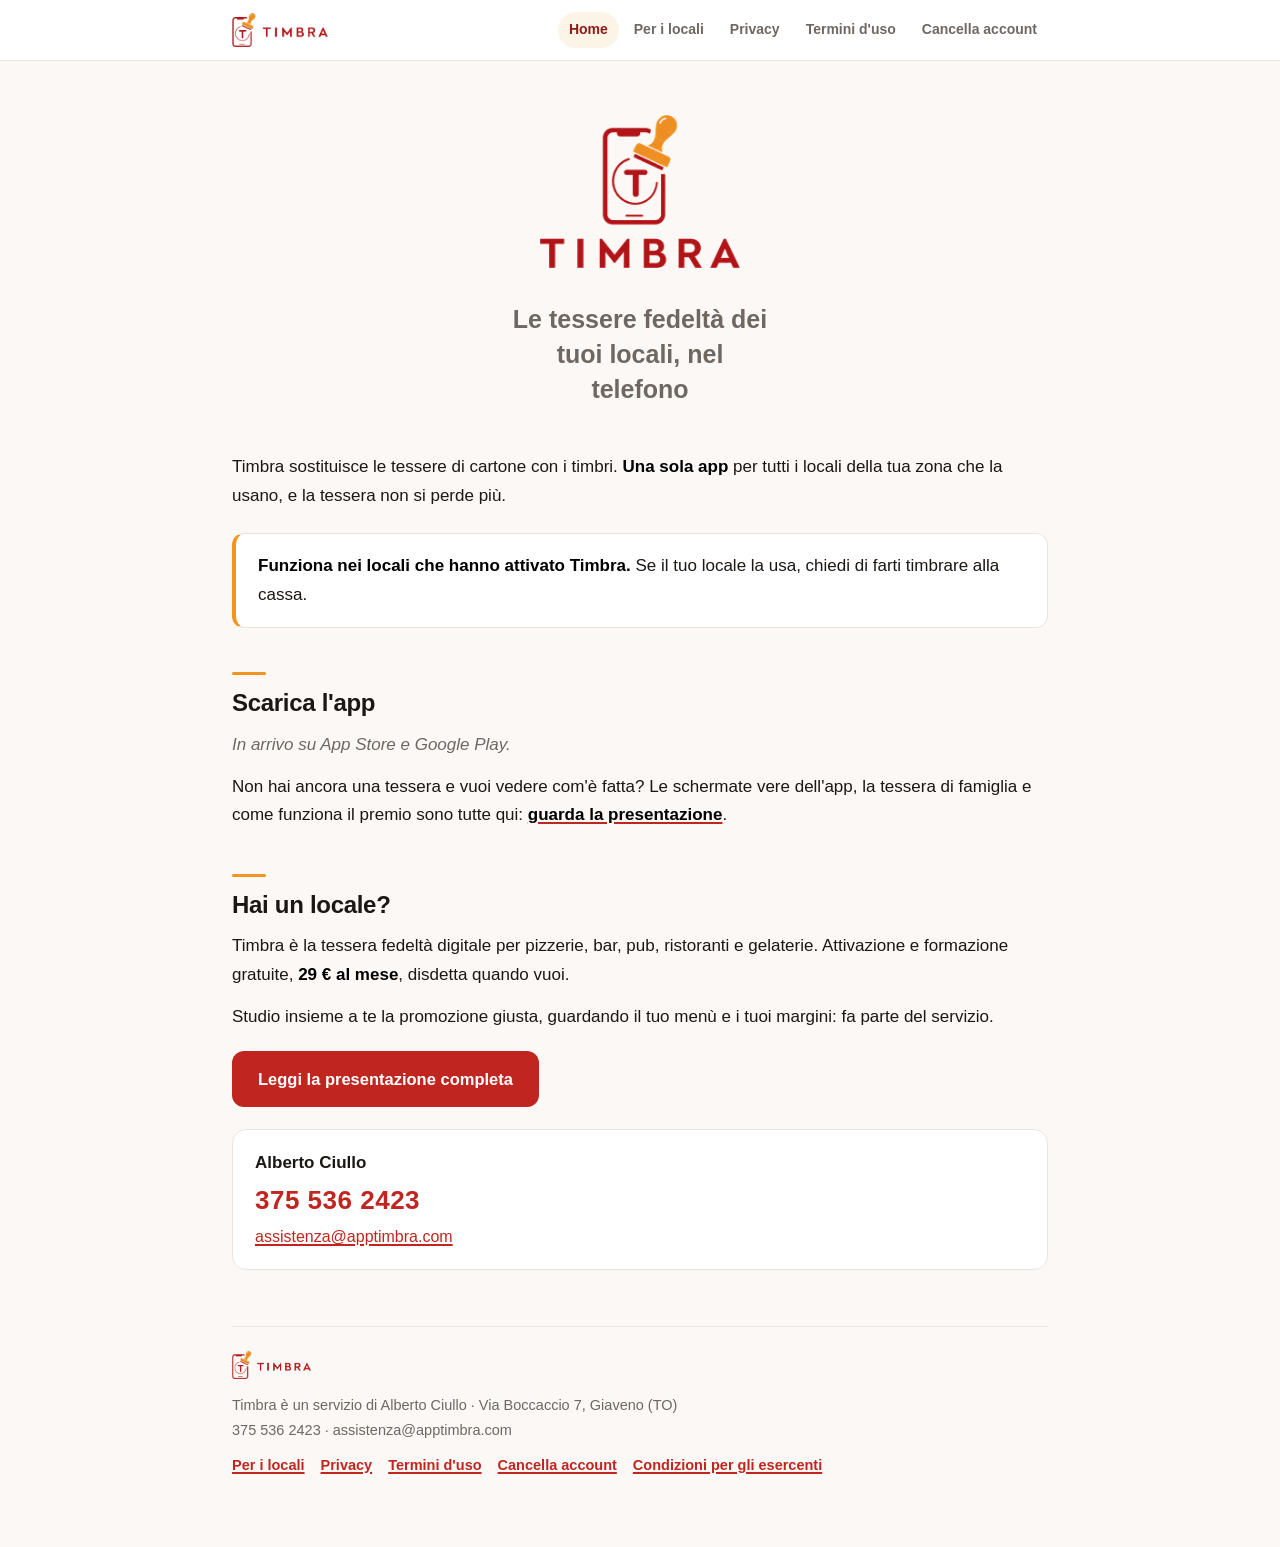
==== commit 82a0f29f: "Rename index.html.txt to index.html" ====
--- a/index.html
+++ b/index.html
@@ -1,613 +1,306 @@
-<!DOCTYPE html>
+<!doctype html>
 <html lang="it">
 <head>
 <meta charset="utf-8">
-<meta name="viewport" content="width=device-width, initial-scale=1, viewport-fit=cover">
-<title>Sfida Pallone d’Oro 2026</title>
-<link rel="preconnect" href="https://fonts.googleapis.com">
-<link rel="preconnect" href="https://fonts.gstatic.com" crossorigin>
-<link href="https://fonts.googleapis.com/css2?family=Bodoni+Moda:opsz,wght@6..96,500;6..96,700;6..96,800&family=Figtree:wght@400;500;600;700&display=swap" rel="stylesheet">
+<meta name="viewport" content="width=device-width, initial-scale=1">
+<meta name="theme-color" content="#C0261F">
+<title>Timbra &mdash; le tessere fedelt&agrave; dei tuoi locali, nel telefono</title>
+<meta name="description" content="Timbra sostituisce le tessere fedelt&agrave; di cartone con una tessera digitale. Una sola app per tutti i locali della tua zona.">
+<link rel="icon" href="[data-uri]">
 <style>
 :root{
-  --bg:#F6F0E9; --surface:#FFFDF9; --surface2:#F1E7DA; --ink:#2B0E17; --muted:#7A6168;
-  --line:#E5D6C3; --gold:#A9802A; --gold-soft:#F4E3B5; --good:#2E7D4F; --bad:#A33A3A;
-  --velvet:#5E1424; --velvet-deep:#2C0610; --on-velvet:#F8ECD3;
-  --g1:#FFF3C8; --g2:#E8BE5A; --g3:#A0711D; --g4:#F6D885;
-  --serif:"Bodoni Moda","Didot","Bodoni 72",Georgia,serif;
-  --sans:"Figtree",system-ui,-apple-system,"Segoe UI",Roboto,sans-serif;
-  color-scheme:light; box-sizing:border-box;
-  padding-top:env(safe-area-inset-top,0px); padding-bottom:env(safe-area-inset-bottom,0px);
-}
-@media (prefers-color-scheme: dark){
-  :root:not([data-theme="light"]){
-    --bg:#12060B; --surface:#1E0B14; --surface2:#29111C; --ink:#F6EBE6; --muted:#B99EA7;
-    --line:#3B1E2A; --gold:#DDB65C; --gold-soft:#4A3615; --good:#6FCB94; --bad:#F08A8A; color-scheme:dark;
+  --rosso:#C0261F; --rosso-scuro:#8E1B16; --arancio:#F2941E;
+  --inchiostro:#1A1715; --grigio:#6E6762; --grigio-chiaro:#9A938D;
+  --carta:#FFFFFF; --sfondo:#FBF8F5; --crema:#FDF4E8;
+  --bordo:#ECE5DD;
+}
+*{box-sizing:border-box}
+html{-webkit-text-size-adjust:100%}
+body{
+  margin:0;background:var(--sfondo);color:var(--inchiostro);
+  font-family:-apple-system,BlinkMacSystemFont,"Segoe UI",Roboto,"Helvetica Neue",Arial,sans-serif;
+  font-size:17px;line-height:1.7;-webkit-font-smoothing:antialiased;
+}
+
+/* ---------- barra in alto ---------- */
+.barra{
+  background:var(--carta);border-bottom:1px solid var(--bordo);
+  position:sticky;top:0;z-index:10;
+}
+.barra-dentro{
+  max-width:860px;margin:0 auto;padding:12px 22px;
+  display:flex;align-items:center;gap:16px;flex-wrap:wrap;
+}
+.logo{display:block;text-decoration:none;margin-right:auto;line-height:0}
+.logo img{height:34px;width:auto;display:block}
+.menu{display:flex;gap:4px;flex-wrap:wrap}
+.menu a{
+  font-size:14px;color:var(--grigio);text-decoration:none;font-weight:600;
+  padding:6px 11px;border-radius:999px;white-space:nowrap;
+}
+.menu a:hover{background:var(--sfondo);color:var(--inchiostro)}
+.menu a.qui{background:var(--crema);color:var(--rosso-scuro)}
+/* la sesta voce sta solo nel menu del telefono: in orizzontale non ci sta */
+.solo-telefono{display:none}
+
+/* il bottone hamburger: tre righe che diventano una X quando è aperto */
+.apri-menu{
+  display:none;width:44px;height:44px;padding:11px 10px;
+  background:none;border:0;cursor:pointer;
+  flex-direction:column;justify-content:space-between;
+  -webkit-tap-highlight-color:transparent;
+}
+.apri-menu span{
+  display:block;height:2.5px;width:100%;border-radius:2px;
+  background:var(--rosso);transition:transform .22s ease,opacity .18s ease;
+}
+.apri-menu[aria-expanded="true"] span:nth-child(1){transform:translateY(8.5px) rotate(45deg)}
+.apri-menu[aria-expanded="true"] span:nth-child(2){opacity:0}
+.apri-menu[aria-expanded="true"] span:nth-child(3){transform:translateY(-8.5px) rotate(-45deg)}
+
+/* ---------- testata della pagina ---------- */
+.wrap{max-width:860px;margin:0 auto;padding:0 22px 70px}
+.testata{padding:46px 0 30px;border-bottom:1px solid var(--bordo);margin-bottom:34px}
+.occhiello{
+  font-size:12px;font-weight:800;letter-spacing:2.5px;color:var(--arancio);
+  margin:0 0 10px;text-transform:uppercase;
+}
+h1{font-size:40px;line-height:1.15;margin:0 0 12px;letter-spacing:-.8px}
+.agg{font-size:14.5px;color:var(--grigio-chiaro);margin:0}
+.occhio{font-size:19px;line-height:1.6;color:var(--grigio);margin:0 0 4px}
+
+/* ---------- testo ---------- */
+h2{
+  font-size:24px;line-height:1.3;margin:44px 0 12px;letter-spacing:-.3px;
+  color:var(--inchiostro);
+}
+h2::before{
+  content:"";display:block;width:34px;height:3px;border-radius:2px;
+  background:var(--arancio);margin-bottom:12px;
+}
+h3{font-size:17.5px;margin:28px 0 8px;color:var(--rosso-scuro)}
+p,li{margin:0 0 13px}
+ul{padding-left:0;list-style:none}
+ul li{position:relative;padding-left:22px}
+ul li::before{
+  content:"";position:absolute;left:4px;top:11px;
+  width:6px;height:6px;border-radius:50%;background:var(--arancio);
+}
+ol{counter-reset:p;padding-left:0;list-style:none;margin:16px 0 14px}
+ol li{position:relative;padding-left:40px;margin-bottom:12px;counter-increment:p}
+ol li::before{
+  content:counter(p);position:absolute;left:0;top:2px;
+  width:26px;height:26px;border-radius:50%;
+  background:var(--rosso);color:#fff;
+  font-size:14px;font-weight:800;line-height:26px;text-align:center;
+}
+strong{font-weight:700;color:#000}
+a{color:var(--rosso);text-decoration-thickness:1.5px;text-underline-offset:2px}
+
+/* ---------- tabelle ---------- */
+.tab{
+  background:var(--carta);border:1px solid var(--bordo);border-radius:14px;
+  overflow:hidden;margin:16px 0 22px;
+}
+table{border-collapse:collapse;width:100%;font-size:15.5px}
+th{
+  background:var(--sfondo);text-align:left;padding:12px 16px;font-weight:700;
+  font-size:12.5px;letter-spacing:1.2px;text-transform:uppercase;color:var(--grigio);
+  border-bottom:1px solid var(--bordo);
+}
+td{padding:13px 16px;border-bottom:1px solid var(--bordo);vertical-align:top;line-height:1.55}
+tr:last-child td{border-bottom:none}
+td:first-child{font-weight:700;width:34%}
+
+/* ---------- riquadri ---------- */
+.box{
+  background:var(--carta);border:1px solid var(--bordo);
+  border-left:4px solid var(--arancio);
+  border-radius:12px;padding:18px 22px;margin:22px 0;
+}
+.box p:last-child{margin:0}
+.box.rosso{border-left-color:var(--rosso);background:#FEF6F5;border-color:#F6DCD9}
+.box.verde{border-left-color:#2E8B57;background:#F4FBF6;border-color:#D8EDE0}
+
+/* ---------- contatti ---------- */
+.contatti{
+  background:var(--carta);border:1px solid var(--bordo);border-radius:14px;
+  padding:18px 22px;margin:18px 0 22px;font-size:16px;line-height:1.75;
+}
+.contatti .nome{font-weight:800;font-size:17px}
+
+/* ---------- bottone ---------- */
+.bottone{
+  display:inline-block;background:var(--rosso);color:#fff !important;
+  text-decoration:none;font-weight:700;font-size:16.5px;
+  padding:14px 26px;border-radius:12px;margin:6px 0 4px;
+}
+.bottone:hover{background:var(--rosso-scuro)}
+.bottone.chiaro{
+  background:var(--carta);color:var(--rosso) !important;
+  border:1px solid var(--bordo);
+}
+
+/* ---------- schermate dell'app ---------- */
+figure{margin:22px 0 26px}
+figure img{
+  display:block;width:100%;height:auto;border-radius:14px;
+  background:#EEEDE9;border:1px solid var(--bordo);
+}
+figcaption{font-size:14px;color:var(--grigio);margin-top:10px;line-height:1.55}
+figure.stretta{max-width:330px}
+
+/* ---------- citazione ---------- */
+.frase{
+  font-size:21px;line-height:1.5;font-weight:700;color:var(--rosso-scuro);
+  background:var(--crema);border-radius:14px;padding:22px 26px;margin:22px 0;
+}
+
+/* ---------- domande ---------- */
+.domanda{font-weight:800;color:var(--inchiostro);display:block;margin-bottom:2px}
+
+/* ---------- home ---------- */
+.home-testata{text-align:center;padding:54px 0 36px;border:none;margin-bottom:10px}
+.home-testata img{width:200px;max-width:70%;height:auto;margin-bottom:10px}
+.home-testata h1{
+  font-size:25px;line-height:1.4;margin:14px auto 0;max-width:19ch;
+  font-weight:700;color:var(--grigio);letter-spacing:0;
+}
+.presto{color:var(--grigio);font-style:italic}
+.telefono{
+  display:inline-block;font-size:26px;font-weight:800;color:var(--rosso);
+  text-decoration:none;letter-spacing:.5px;
+}
+.nota-finale{font-size:15px;color:var(--grigio);margin-top:28px}
+
+/* ---------- piede ---------- */
+footer{
+  margin-top:56px;padding-top:24px;border-top:1px solid var(--bordo);
+  font-size:14.5px;color:var(--grigio);
+}
+footer .piede-logo{margin-bottom:14px;line-height:0}
+footer .piede-logo img{height:28px;width:auto;display:block}
+footer nav{margin-top:10px;display:flex;gap:16px;flex-wrap:wrap}
+footer nav a{font-weight:600}
+
+@media(max-width:620px){
+  body{font-size:16px}
+
+  /* ---- la barra diventa logo + hamburger, e il menu scende sotto ---- */
+  /* wrap, non nowrap: è quello che fa scendere il menu sotto il logo */
+  .barra-dentro{padding:8px 16px;gap:0;flex-wrap:wrap;align-items:center}
+  .logo img{height:30px}
+  .apri-menu{display:flex}
+  .solo-telefono{display:block}
+  .menu{
+    display:none;order:3;width:100%;flex-direction:column;gap:0;
+    border-top:1px solid var(--bordo);margin-top:8px;padding:6px 0 10px;
   }
-}
-:root[data-theme="dark"]{
-  --bg:#12060B; --surface:#1E0B14; --surface2:#29111C; --ink:#F6EBE6; --muted:#B99EA7;
-  --line:#3B1E2A; --gold:#DDB65C; --gold-soft:#4A3615; --good:#6FCB94; --bad:#F08A8A; color-scheme:dark;
-}
-html{scroll-padding-top:env(safe-area-inset-top,0px)}
-*,*::before,*::after{box-sizing:inherit}
-body{margin:0;color:var(--ink);font-family:var(--sans);font-size:16px;line-height:1.45;-webkit-text-size-adjust:100%;
-  background:radial-gradient(120% 60% at 50% 0%, color-mix(in srgb,var(--gold) 10%,transparent), transparent 70%), var(--bg);min-height:100%}
-body::before{content:"";position:fixed;inset:0 0 auto;height:env(safe-area-inset-top,0px);z-index:10;background:var(--velvet-deep)}
-button,input,select{font:inherit;color:inherit}
-:focus-visible{outline:2px solid var(--gold);outline-offset:2px}
-.goldtext{background:linear-gradient(180deg,var(--g1) 0%,var(--g2) 42%,var(--g3) 68%,var(--g4) 100%);-webkit-background-clip:text;background-clip:text;color:transparent}
-
-/* ===== Palco: tabellone ===== */
-.board{position:sticky;top:env(safe-area-inset-top,0px);z-index:5;color:var(--on-velvet);overflow:hidden;
-  padding:14px 16px 12px;
-  background:
-    radial-gradient(60% 90% at 50% -10%, rgba(255,214,140,.38), transparent 65%),
-    repeating-linear-gradient(90deg, rgba(0,0,0,.20) 0 11px, rgba(255,255,255,.035) 11px 22px, rgba(0,0,0,.12) 22px 30px),
-    linear-gradient(180deg,#741A2E 0%,#4A0D1B 60%,#2C0610 100%);
-  box-shadow:0 10px 30px -18px rgba(44,6,16,.9)}
-.board::after{content:"";position:absolute;left:0;right:0;bottom:0;height:2px;background:linear-gradient(90deg,transparent,var(--g2),var(--g1),var(--g2),transparent)}
-.board h1{margin:0 0 8px;text-align:center;font-family:var(--serif);font-weight:700;font-size:19px;letter-spacing:.01em;line-height:1.1}
-.board h1 small{display:block;font-family:var(--sans);font-weight:500;font-size:11.5px;letter-spacing:.06em;color:#E9CF98;opacity:.85;margin-bottom:3px}
-.duel{display:grid;grid-template-columns:1fr auto 1fr;align-items:center;gap:6px;max-width:520px;margin:0 auto}
-.side{text-align:center;min-width:0}
-.side .nm{font-weight:600;font-size:14px;white-space:nowrap;overflow:hidden;text-overflow:ellipsis;color:#F3E2C0}
-.side .pt{font-family:var(--serif);font-weight:800;font-size:54px;line-height:.95;font-variant-numeric:lining-nums tabular-nums;color:#F8ECD3;display:inline-block;transition:transform .25s}
-.side.lead .pt{background:linear-gradient(180deg,#FFF6D2 0%,#F1C866 40%,#B07E22 70%,#FBE09A 100%);-webkit-background-clip:text;background-clip:text;color:transparent;filter:drop-shadow(0 2px 6px rgba(255,200,90,.35))}
-.side.lead .nm::before{content:"♛ ";color:#F1C866}
-.side .mx{font-size:11.5px;color:#E2C9A0;opacity:.8}
-.side .pt.bump{animation:bump .6s cubic-bezier(.2,1.6,.4,1)}
-@keyframes bump{0%{transform:scale(1)}40%{transform:scale(1.28)}100%{transform:scale(1)}}
-.pot{position:relative;width:78px;text-align:center}
-.pot svg{width:62px;height:62px;display:block;margin:0 auto;filter:drop-shadow(0 4px 10px rgba(0,0,0,.45))}
-.pot b{display:block;font-family:var(--serif);font-size:17px;line-height:1;margin-top:2px}
-.pot span{font-size:10.5px;color:#E2C9A0}
-.pot .shine{animation:shine 3.2s ease-in-out 0.6s 1 both}
-@keyframes shine{0%{transform:translateX(-70px) rotate(20deg)}100%{transform:translateX(90px) rotate(20deg)}}
-.status{text-align:center;font-size:13px;margin-top:8px;color:#F3E2C0;min-height:1.2em}
-
-/* ===== Schede ===== */
-nav{display:flex;gap:4px;max-width:488px;margin:14px auto 0;padding:4px;background:var(--surface2);border-radius:999px;border:1px solid var(--line)}
-nav button{flex:1;border:0;background:transparent;padding:9px 4px;border-radius:999px;color:var(--muted);font-weight:600;cursor:pointer;transition:background .2s,color .2s}
-nav button[aria-selected="true"]{color:#2B0E17;background:linear-gradient(180deg,#FBE7A6,#E2B651 55%,#C79634);box-shadow:0 2px 8px -3px rgba(169,128,42,.7), inset 0 1px 0 rgba(255,255,255,.6)}
-main{max-width:520px;margin:0 auto;padding:16px 16px 48px}
-section[hidden]{display:none}
-h2{font-family:var(--serif);font-weight:700;font-size:25px;line-height:1.15;margin:10px 0 4px;display:flex;align-items:center;gap:10px}
-h2::after{content:"";flex:1;height:1px;background:linear-gradient(90deg,var(--gold),transparent)}
-p.note{color:var(--muted);font-size:14px;margin:0 0 14px}
-
-/* ===== Pronostici ===== */
-.seg{display:flex;background:var(--surface2);border:1px solid var(--line);border-radius:14px;padding:4px;margin-bottom:12px}
-.seg button{flex:1;border:0;background:transparent;border-radius:10px;padding:10px;font-weight:700;cursor:pointer;color:var(--muted);font-family:var(--serif);font-size:17px}
-.seg button[aria-pressed="true"]{background:var(--surface);color:var(--ink);box-shadow:0 1px 0 var(--line),0 4px 14px -8px rgba(94,20,36,.45)}
-.namefield{display:flex;gap:10px;align-items:center;margin-bottom:14px;font-size:14px;color:var(--muted)}
-.namefield input{flex:1}
-input[type=text],select{width:100%;background:var(--surface);border:1px solid var(--line);border-radius:10px;padding:10px 12px;min-height:46px;transition:border-color .2s, box-shadow .2s}
-select{appearance:none;-webkit-appearance:none;padding-right:34px;
-  background-image:url("data:image/svg+xml,%3Csvg xmlns='http://www.w3.org/2000/svg' width='12' height='8' viewBox='0 0 12 8'%3E%3Cpath d='M1 1l5 5 5-5' fill='none' stroke='%23A9802A' stroke-width='1.8' stroke-linecap='round'/%3E%3C/svg%3E");
-  background-repeat:no-repeat;background-position:right 12px center}
-input:focus,select:focus{border-color:var(--gold);box-shadow:0 0 0 3px color-mix(in srgb,var(--gold) 22%,transparent);outline:none}
-input:disabled,select:disabled{opacity:.7}
-ol.picks{list-style:none;margin:0;padding:0}
-ol.picks li{display:grid;grid-template-columns:38px 1fr;align-items:center;gap:10px;margin-bottom:8px}
-.pos{width:34px;height:34px;border-radius:50%;display:grid;place-items:center;font-family:var(--serif);font-weight:800;font-size:16px;font-variant-numeric:lining-nums;
-  color:var(--gold);border:1.5px solid color-mix(in srgb,var(--gold) 55%,transparent);background:var(--surface)}
-ol.picks li:nth-child(1) .pos,.prow:nth-child(2) .pos{background:linear-gradient(145deg,#FFF1C1,#E3B852 50%,#A0711D);color:#3A1A06;border:0;box-shadow:0 2px 8px -2px rgba(169,128,42,.7)}
-ol.picks li:nth-child(2) .pos,.prow:nth-child(3) .pos{background:linear-gradient(145deg,#FFFFFF,#C9CDD3 50%,#8B9198);color:#22262B;border:0}
-ol.picks li:nth-child(3) .pos,.prow:nth-child(4) .pos{background:linear-gradient(145deg,#F7CFA6,#C8814A 50%,#8A4E22);color:#2C1405;border:0}
-ol.picks li:nth-child(-n+3) select{border-color:color-mix(in srgb,var(--gold) 45%,var(--line))}
-.bonus{margin-top:26px}
-.bonus label{display:block;font-size:14px;font-weight:600;margin:12px 0 5px}
-.btn{display:block;width:100%;border:0;border-radius:12px;padding:14px;font-weight:700;font-size:16px;cursor:pointer;margin-top:18px;
-  color:#2B0E17;background:linear-gradient(180deg,#FCEAB0,#E4B850 55%,#C08A2C);box-shadow:0 6px 18px -8px rgba(169,128,42,.9), inset 0 1px 0 rgba(255,255,255,.65)}
-.btn:active{transform:translateY(1px)}
-.btn.ghost{background:transparent;color:var(--ink);border:1.5px solid color-mix(in srgb,var(--gold) 60%,transparent);box-shadow:none;margin-top:10px}
-.warn{color:var(--bad);font-size:13px;margin-top:8px}
-
-/* ===== Live ===== */
-.chip{border-radius:999px;padding:3px 10px;background:var(--surface2);color:var(--muted);font-variant-numeric:tabular-nums;font-size:12.5px}
-.chip.win{background:var(--gold-soft);color:var(--ink);font-weight:700}
-.chip.zero{text-decoration:line-through}
-.grp{font-size:12.5px;color:var(--gold);margin:18px 0 8px;font-weight:700;letter-spacing:.04em}
-.prow{display:grid;grid-template-columns:44px 1fr;gap:6px 8px;align-items:center;padding:8px 10px;margin-bottom:6px;border-radius:12px;background:var(--surface);border:1px solid var(--line)}
-.prow.top{box-shadow:0 4px 16px -12px rgba(94,20,36,.6)}
-.prow:not(.top){background:transparent;border-color:transparent;border-bottom-color:var(--line);border-radius:0;padding:6px 2px;margin:0}
-.prow:not(.top) .pos{width:30px;height:30px;font-size:13px;color:var(--muted);border-color:var(--line)}
-.prow .preds{grid-column:2;display:flex;gap:6px;flex-wrap:wrap}
-.prow.flash{animation:flash 1.3s ease}
-@keyframes flash{0%{background:var(--gold-soft)}100%{}}
-.h2hr{display:flex;justify-content:space-between;gap:10px;padding:10px 0;border-bottom:1px solid var(--line);font-size:15px}
-.h2hr b{white-space:nowrap;color:var(--gold)}
-.h2hr b.wait{color:var(--muted);font-weight:500}
-.finale{position:relative;overflow:hidden;border-radius:16px;padding:24px 18px;text-align:center;margin:18px 0;color:var(--on-velvet);
-  background:radial-gradient(70% 80% at 50% 0%, rgba(255,214,140,.35), transparent 70%), linear-gradient(180deg,#6A1729,#2C0610)}
-.finale b{display:block;font-family:var(--serif);font-size:32px;line-height:1.1;margin-bottom:6px;
-  background:linear-gradient(180deg,#FFF6D2,#F1C866 45%,#B07E22 75%,#FBE09A);-webkit-background-clip:text;background-clip:text;color:transparent}
-
-/* ===== Regole ===== */
-table{width:100%;border-collapse:collapse;font-size:15px;background:var(--surface);border-radius:12px;overflow:hidden;border:1px solid var(--line)}
-td{padding:11px 12px;border-bottom:1px solid var(--line)}
-tr:last-child td{border-bottom:0}
-td:last-child{text-align:right;font-family:var(--serif);font-weight:800;font-size:18px;color:var(--gold);white-space:nowrap;font-variant-numeric:lining-nums tabular-nums}
-#confetti{position:fixed;inset:0;pointer-events:none;z-index:50}
-@media (prefers-reduced-motion: reduce){*{animation:none!important;transition:none!important}}
+  .menu.aperto{display:flex;animation:scendi .18s ease}
+  .menu a{
+    font-size:16.5px;padding:13px 6px;border-radius:10px;
+    display:block;white-space:normal;
+  }
+  .menu a.qui{background:var(--crema)}
+  @keyframes scendi{from{opacity:0;transform:translateY(-6px)}to{opacity:1;transform:none}}
+
+  /* ---- il resto: cose che si toccano col pollice ---- */
+  .bottone{display:block;text-align:center;padding:16px 20px}
+  .bottone + .bottone{margin-top:10px}
+  .contatti,.box{padding:16px 18px}
+  .frase{font-size:18px;padding:18px 20px}
+  figure.stretta{max-width:100%}
+  .telefono{font-size:28px;padding:4px 0;display:inline-block}
+  h1{font-size:30px}
+  .home-testata h1{font-size:26px}
+  h2{font-size:21px}
+  .wrap{padding:0 18px 56px}
+  .testata{padding:32px 0 24px;margin-bottom:26px}
+  td:first-child{width:auto;display:block;padding-bottom:2px;border:none}
+  td{display:block;padding:10px 16px}
+  td:not(:first-child){padding-top:0}
+  tr{display:block;border-bottom:1px solid var(--bordo)}
+  tr:last-child{border-bottom:none}
+  table tr td:last-child{border-bottom:none}
+  thead{display:none}
+}
 </style>
 </head>
 <body>
-<header class="board" aria-live="polite">
-  <h1><small>London Palladium, 26 ottobre 2026</small><span class="goldtext">La sfida del Pallone d’Oro</span></h1>
-  <div class="duel">
-    <div class="side" id="s0"><div class="nm"></div><div class="pt">0</div><div class="mx"></div></div>
-    <div class="pot" aria-label="10 euro in palio">
-      <svg viewBox="0 0 64 64" aria-hidden="true">
-        <defs>
-          <radialGradient id="gb" cx="36%" cy="30%" r="75%">
-            <stop offset="0" stop-color="#FFF7D6"/><stop offset=".35" stop-color="#F0C760"/>
-            <stop offset=".75" stop-color="#A8761E"/><stop offset="1" stop-color="#5E3A08"/>
-          </radialGradient>
-          <clipPath id="gc"><circle cx="32" cy="32" r="27"/></clipPath>
-        </defs>
-        <circle cx="32" cy="32" r="27" fill="url(#gb)"/>
-        <g clip-path="url(#gc)" fill="none" stroke="#7A5210" stroke-opacity=".55" stroke-width="1.4">
-          <polygon points="32,22 41,28.5 37.5,39 26.5,39 23,28.5" fill="#8A5E14" fill-opacity=".35"/>
-          <path d="M32 22 L32 6 M41 28.5 L56 23 M37.5 39 L47 52 M26.5 39 L17 52 M23 28.5 L8 23"/>
-          <path d="M20 8 Q32 2 44 8 M57 36 Q55 48 46 56 M18 56 Q9 48 7 36"/>
-        </g>
-        <g clip-path="url(#gc)"><rect class="shine" x="10" y="-10" width="10" height="90" fill="#fff" opacity=".45"/></g>
-        <circle cx="32" cy="32" r="27" fill="none" stroke="#FCE6A4" stroke-opacity=".7" stroke-width="1"/>
-      </svg>
-      <b class="goldtext">10 €</b><span>in palio</span>
-    </div>
-    <div class="side" id="s1"><div class="nm"></div><div class="pt">0</div><div class="mx"></div></div>
-  </div>
-  <div class="status" id="status"></div>
+<div class="barra"><div class="barra-dentro">
+<a class="logo" href="index.html"><img src="[data-uri]" alt="Timbra"></a>
+<button class="apri-menu" id="apri-menu" aria-expanded="false" aria-controls="menu" aria-label="Apri il menu">
+  <span></span><span></span><span></span>
+</button>
+<nav class="menu" id="menu"><a href="index.html" class="qui">Home</a><a href="per-i-locali.html">Per i locali</a><a href="privacy.html">Privacy</a><a href="termini.html">Termini d'uso</a><a href="cancella-account.html">Cancella account</a><a href="termini-esercenti.html" class="solo-telefono">Condizioni per gli esercenti</a></nav>
+</div></div>
+<div class="wrap">
+<header class="testata home-testata">
+  <img src="[data-uri]" alt="Timbra">
+  <h1>Le tessere fedelt&agrave; dei tuoi locali, nel telefono</h1>
 </header>
 
-<nav role="tablist">
-  <button role="tab" data-tab="picks" aria-selected="true">Pronostici</button>
-  <button role="tab" data-tab="live" aria-selected="false">Live</button>
-  <button role="tab" data-tab="rules" aria-selected="false">Regole</button>
-</nav>
-
-<main>
-  <section id="tab-picks">
-    <div class="seg" id="who"></div>
-    <div class="namefield"><span>Nome</span><input type="text" id="pname" maxlength="16" autocomplete="off"></div>
-    <ol class="picks" id="picklist"></ol>
-    <div class="bonus">
-      <h2>Domande bonus</h2>
-      <p class="note">Testa a testa: chi dei due finisce più in alto in classifica? 2 punti l’uno. Si compilano da soli dalla vostra top 10, ma potete cambiarli. Gli altri trofei della serata valgono 3 punti l’uno.</p>
-      <div id="b-h2hs"></div>
-      <h2 style="margin-top:18px">Altri trofei</h2>
-      <div id="b-trofei"></div>
-    </div>
-    <div class="warn" id="pickwarn"></div>
-    <button class="btn" id="lockbtn"></button>
-    <button class="btn ghost" id="sharebtn">Manda i pronostici a un amico</button>
-    <div id="sharemsg" class="note" style="margin-top:10px"></div>
-  </section>
-
-  <section id="tab-live" hidden>
-    <p class="note">Per ogni posizione scegliete dal menu chi è arrivato lì. Punti e testa a testa si aggiornano da soli.</p>
-    <div id="livelist"></div>
-    <div class="bonus">
-      <h2>Risultati bonus</h2>
-      <p class="note">I testa a testa si risolvono da soli quando avete segnato la posizione di entrambi i giocatori.</p>
-      <div id="r-h2hs"></div>
-      <h2 style="margin-top:18px">Altri trofei</h2>
-      <div id="r-trofei"></div>
-    </div>
-    <div id="finale"></div>
-    <button class="btn" id="endbtn">Cerimonia finita: proclama il vincitore</button>
-  </section>
-
-  <section id="tab-rules" hidden>
-    <h2>Come si fanno i punti</h2>
-    <table>
-      <tr><td>Posizione esatta</td><td>5</td></tr>
-      <tr><td>Sbagli di una posizione</td><td>3</td></tr>
-      <tr><td>Sbagli di due posizioni</td><td>2</td></tr>
-      <tr><td>È in top 10 ma più lontano</td><td>1</td></tr>
-      <tr><td>Fuori dalla top 10</td><td>0</td></tr>
-      <tr><td>Bonus: hai indovinato il vincitore</td><td>+3</td></tr>
-      <tr><td>Ogni testa a testa indovinato</td><td>+2</td></tr>
-      <tr><td>Ogni altro trofeo indovinato (Kopa, Yashin, Gerd Müller, Cruyff)</td><td>+3</td></tr>
-    </table>
-    <p class="note" style="margin-top:12px">5 € a testa, chi fa più punti prende 10 €. In caso di parità vince chi ha più posizioni esatte; se c’è ancora parità, 5 € a testa e amici come prima. Il “max” sotto il punteggio è il massimo che ciascuno può ancora raggiungere.</p>
-    <button class="btn ghost" id="resetbtn">Azzera tutto</button>
-  </section>
-</main>
-
-<datalist id="players"></datalist>
-
+<p>Timbra sostituisce le tessere di cartone con i timbri. <strong>Una sola app</strong> per
+tutti i locali della tua zona che la usano, e la tessera non si perde pi&ugrave;.</p>
+
+<div class="box">
+<p><strong>Funziona nei locali che hanno attivato Timbra.</strong> Se il tuo locale la usa,
+chiedi di farti timbrare alla cassa.</p>
+</div>
+
+<h2>Scarica l'app</h2>
+<p class="presto">In arrivo su App Store e Google Play.</p>
+<p>Non hai ancora una tessera e vuoi vedere com'&egrave; fatta? Le schermate vere dell'app,
+la tessera di famiglia e come funziona il premio sono tutte qui:
+<a href="per-i-locali.html"><strong>guarda la presentazione</strong></a>.</p>
+
+<h2>Hai un locale?</h2>
+<p>Timbra &egrave; la tessera fedelt&agrave; digitale per pizzerie, bar, pub, ristoranti e gelaterie.
+Attivazione e formazione gratuite, <strong>29 &euro; al mese</strong>, disdetta quando vuoi.</p>
+<p>Studio insieme a te la promozione giusta, guardando il tuo men&ugrave; e i tuoi margini:
+fa parte del servizio.</p>
+
+<p><a class="bottone" href="per-i-locali.html">Leggi la presentazione completa</a></p>
+
+<div class="contatti">
+<span class="nome">Alberto Ciullo</span><br>
+<a href="tel:+393755362423" class="telefono">375 536 2423</a><br>
+<a href="mailto:assistenza@apptimbra.com">assistenza@apptimbra.com</a>
+</div>
+
+<footer>
+<div class="piede-logo"><img src="[data-uri]" alt="Timbra"></div>
+Timbra &egrave; un servizio di Alberto Ciullo &middot; Via Boccaccio 7, Giaveno (TO)<br>
+375 536 2423 &middot; assistenza@apptimbra.com
+<nav><a href="per-i-locali.html">Per i locali</a> <a href="privacy.html">Privacy</a> <a href="termini.html">Termini d'uso</a> <a href="cancella-account.html">Cancella account</a> <a href="termini-esercenti.html">Condizioni per gli esercenti</a></nav>
+</footer>
+</div>
 <script>
-(function(){
-  var KEY="pdo26-sfida-v1";
-  var SUGG=["Jude Bellingham","Pau Cubarsí","Marc Cucurella","Ousmane Dembélé","Luis Díaz","Bruno Fernandes","Gabriel","Erling Haaland","Achraf Hakimi","Harry Kane","Khvicha Kvaratskhelia","Lamine Yamal","Sadio Mané","Marquinhos","Lautaro Martínez","Kylian Mbappé","Nuno Mendes","Lionel Messi","João Neves","Michael Olise","Willian Pacho","Julián Quiñones","Declan Rice","Rodri","Fabián Ruiz","William Saliba","Ferran Torres","Dayot Upamecano","Vinícius Júnior","Vitinha"];
-  // 15 testa a testa: ognuno dei 30 candidati compare una sola volta
-  var H2H=[["Kane","Mbappé"],["Yamal","Rodri"],["Kvaratskhelia","Messi"],["Olise","Vitinha"],["Dembélé","Fabián Ruiz"],["Pacho","Saliba"],["Rice","Cubarsí"],["Haaland","Lautaro"],["Hakimi","Nuno Mendes"],["João Neves","Marquinhos"],["Bellingham","Vinícius"],["Luis Díaz","Bruno Fernandes"],["Gabriel","Upamecano"],["Cucurella","Ferran Torres"],["Mané","Quiñones"]];
-  // Candidati ufficiali 2026 (annunciati l’8 settembre). Il Gerd Müller non ha una lista: va a chi segna di più tra club e nazionale, quindi si sceglie tra i 30 del Pallone d’Oro.
-  var BQ=[
-    {k:"kopa", label:"Trofeo Kopa (miglior giovane under 21)", opts:["Kerim Alajbegović","Ayyoub Bouaddi","Pau Cubarsí","Yan Diomandé","Lennart Karl","Éli Junior Kroupi","Lamine Yamal","Johan Manzambi","Ibrahim Maza","Warren Zaïre-Emery"]},
-    {k:"yashin", label:"Trofeo Yashin (miglior portiere)", opts:["Yassine Bounou","Thibaut Courtois","Joan García","Gregor Kobel","Emiliano Martínez","Édouard Mendy","David Raya","Matvey Safonov","Unai Simón","Vozinha"]},
-    {k:"muller", label:"Trofeo Gerd Müller (miglior marcatore)", opts:SUGG},
-    {k:"cruyff", label:"Trofeo Cruyff (miglior allenatore)", opts:["Mikel Arteta","Luis de la Fuente","Unai Emery","Vincent Kompany","Luis Enrique"]}
-  ];
-  function blankH(){ return H2H.map(function(){return "";}); }
-  var DEF={
-    names:["Albi","Diego"],
-    picks:[["","","","","","","","","",""],["","","","","","","","","",""]],
-    bonus:[{h2h:blankH(),kopa:"",fem:""},{h2h:blankH(),kopa:"",fem:""}],
-    locked:false, actual:{}, res:{h2h:blankH(),kopa:"",fem:""}, ended:false
-  };
-  var S;
-  try{ S=JSON.parse(localStorage.getItem(KEY)||"null"); }catch(e){ S=null; }
-  if(!S||!S.picks) S=JSON.parse(JSON.stringify(DEF));
-  if(S.names[0]==="Marco") S.names[0]="Albi";
-  if(S.names[1]==="Amico") S.names[1]="Diego";
-  if(S.h2hVer!==3){
-    // nuove coppie: le scelte salvate sulle vecchie coppie non valgono più
-    S.bonus.forEach(function(b){ b.h2h=blankH(); b.h2hAuto=H2H.map(function(){return true;}); });
-    S.res.h2h=blankH(); S.h2hVer=3;
+(function () {
+  var b = document.getElementById('apri-menu');
+  var m = document.getElementById('menu');
+  if (!b || !m) return;
+
+  function chiudi() {
+    m.classList.remove('aperto');
+    b.setAttribute('aria-expanded', 'false');
+    b.setAttribute('aria-label', 'Apri il menu');
   }
-  [S.bonus[0],S.bonus[1],S.res].forEach(function(o){
-    if(!Array.isArray(o.h2h)) o.h2h=[o.h2h||""];
-    while(o.h2h.length<H2H.length) o.h2h.push("");
+
+  b.addEventListener('click', function (e) {
+    e.stopPropagation();
+    var aperto = m.classList.toggle('aperto');
+    b.setAttribute('aria-expanded', aperto ? 'true' : 'false');
+    b.setAttribute('aria-label', aperto ? 'Chiudi il menu' : 'Apri il menu');
   });
-  [0,1].forEach(function(p){
-    var b=S.bonus[p];
-    if(!Array.isArray(b.h2hAuto)) b.h2hAuto=b.h2h.map(function(v){return !v;});
-    while(b.h2hAuto.length<H2H.length) b.h2hAuto.push(true);
+
+  document.addEventListener('click', function (e) {
+    if (!m.contains(e.target)) chiudi();
   });
-  // Testa a testa precompilati dalla top 10: vince chi è più in alto,
-  // chi è in top 10 batte chi non c'è; se nessuno dei due è in top 10 resta da scegliere.
-  // Confronto parola per parola; una parola di almeno 4 lettere vale anche come inizio dell’altra ("Kvara" = "Kvaratskhelia")
-  function wordEq(x,y){ return x===y || (Math.min(x.length,y.length)>=4 && (x.indexOf(y)===0 || y.indexOf(x)===0)); }
-  function nameMatch(pick, short){
-    var a=norm(pick).split(" ").filter(Boolean), b=norm(short).split(" ").filter(Boolean);
-    if(!a.length||!b.length) return false;
-    return b.every(function(w){return a.some(function(v){return wordEq(v,w);});}) || a.every(function(w){return b.some(function(v){return wordEq(v,w);});});
-  }
-  function rankIn(p, short){
-    var r=null;
-    S.picks[p].forEach(function(n,i){ if(r===null && nameMatch(n,short)) r=i+1; });
-    return r;
-  }
-  function autoH2H(p){
-    var b=S.bonus[p];
-    H2H.forEach(function(pr,i){
-      if(!b.h2hAuto[i]) return;
-      var r0=rankIn(p,pr[0]), r1=rankIn(p,pr[1]);
-      if(r0===null && r1===null){ b.h2h[i]=""; return; }
-      b.h2h[i] = (r1===null || (r0!==null && r0<r1)) ? pr[0] : pr[1];
-    });
-  }
-  if(!S.locked){ autoH2H(0); autoH2H(1); }
-  function save(){ try{ localStorage.setItem(KEY,JSON.stringify(S)); }catch(e){} }
-
-  var cur=0, lastFlash=null;
-  function norm(s){ return (s||"").toString().normalize("NFD").replace(/[\u0300-\u036f]/g,"").toLowerCase().replace(/[^a-z0-9 ]/g,"").replace(/\s+/g," ").trim(); }
-  function $(id){ return document.getElementById(id); }
-
-  // datalist
-  $("players").innerHTML=SUGG.map(function(n){return '<option value="'+n+'">';}).join("");
-
-  // tabs
-  document.querySelectorAll("nav button").forEach(function(b){
-    b.addEventListener("click",function(){
-      document.querySelectorAll("nav button").forEach(function(x){x.setAttribute("aria-selected",x===b?"true":"false");});
-      ["picks","live","rules"].forEach(function(t){ $("tab-"+t).hidden = t!==b.dataset.tab; });
-      if(b.dataset.tab==="live") renderLive();
-    });
+
+  document.addEventListener('keydown', function (e) {
+    if (e.key === 'Escape') chiudi();
   });
-
-  function ptsFor(pred, act){
-    if(act==null) return null;
-    if(act>10) return 0;
-    var d=Math.abs(pred-act);
-    return d===0?5:d===1?3:d===2?2:1;
-  }
-  function ptsMap(d){ return d===0?5:d===1?3:d===2?2:1; }
-
-  function score(p){
-    var tot=0, exact=0, max=0;
-    var taken={}; Object.keys(S.actual).forEach(function(k){ var v=S.actual[k]; if(v&&v<=10) taken[v]=true; });
-    var free=[]; for(var i=1;i<=10;i++) if(!taken[i]) free.push(i);
-    var pk=S.picks[p];
-    pk.forEach(function(name,idx){
-      var k=canon(name); if(!k) return;
-      var pred=idx+1, act=S.actual[k];
-      var pt=ptsFor(pred, act||null);
-      if(pt!==null){
-        tot+=pt; if(pt===5) exact++;
-        if(pred===1 && act===1) tot+=3;
-      } else if(free.length){
-        var best=Math.min.apply(null, free.map(function(f){return Math.abs(f-pred);}));
-        max+=ptsMap(best) + (pred===1 && !taken[1] ? 3 : 0);
-      }
-    });
-    H2H.forEach(function(pr,i){
-      var a=S.bonus[p].h2h[i], r=h2hRes(i);
-      if(!a) return;
-      if(r){ if(a===r) tot+=2; } else max+=2;
-    });
-    BQ.forEach(function(bq){ var q=bq.k;
-      var a=norm(S.bonus[p][q]), r=norm(S.res[q]);
-      if(!a) return;
-      if(r){ if(a===r || (q!=="h2h" && r.length>2 && (a.indexOf(r)>=0||r.indexOf(a)>=0))) tot+=3; }
-      else max+=3;
-    });
-    return {tot:tot, exact:exact, max:tot+max};
-  }
-
-  function renderBoard(){
-    var a=score(0), b=score(1);
-    [a,b].forEach(function(s,i){
-      var el=$("s"+i);
-      el.querySelector(".nm").textContent=S.names[i]||("Giocatore "+(i+1));
-      var ptEl=el.querySelector(".pt");
-      if(ptEl.dataset.v!==undefined && ptEl.dataset.v!==String(s.tot)){ ptEl.classList.remove("bump"); void ptEl.offsetWidth; ptEl.classList.add("bump"); }
-      ptEl.dataset.v=String(s.tot); ptEl.textContent=s.tot;
-      el.querySelector(".mx").textContent="max "+s.max;
-      el.classList.toggle("lead", s.tot>(i?a:b).tot);
-    });
-    var st="";
-    var anyRev=Object.keys(S.actual).length || H2H.some(function(pr,i){ return h2hRes(i); }) || BQ.some(function(b){ return S.res[b.k]; });
-    if(!S.locked) st="Inserite i pronostici e bloccateli prima delle 21:00";
-    else if(!anyRev) st="Pronostici bloccati. Si parte alle 21:00 su DAZN";
-    else if(a.tot===b.tot) st="Parità, tutto aperto";
-    else {
-      var L=a.tot>b.tot?0:1, W=L?b:a, Lo=L?a:b;
-      st="Conduce "+S.names[L]+" di "+(W.tot-Lo.tot);
-      if(Lo.max<W.tot) st+=" · ormai irraggiungibile";
-    }
-    $("status").textContent=st;
-  }
-
-  function renderWho(){
-    $("who").innerHTML=S.names.map(function(n,i){
-      return '<button type="button" aria-pressed="'+(i===cur)+'" data-i="'+i+'">'+escapeHtml(n||("Giocatore "+(i+1)))+'</button>';
-    }).join("");
-    $("who").querySelectorAll("button").forEach(function(b){
-      b.addEventListener("click",function(){ cur=+b.dataset.i; renderPicks(); });
-    });
-  }
-  function escapeHtml(s){ return (s||"").replace(/[&<>"]/g,function(c){return {"&":"&amp;","<":"&lt;",">":"&gt;",'"':"&quot;"}[c];}); }
-
-  function renderPicks(){
-    renderWho();
-    var dis=S.locked;
-    $("pname").value=S.names[cur]; $("pname").disabled=dis;
-    // Top 10 con menu a tendina sui 30 candidati; un nome scritto a mano prima viene agganciato al candidato giusto
-    var pk=S.picks[cur];
-    pk.forEach(function(n,i){ var c=canonName(n); pk[i]=(c && SUGG.indexOf(c)>=0)?c:""; });
-    var sorted=SUGG.slice().sort(function(a,b){ return a.localeCompare(b,"it"); });
-    $("picklist").innerHTML=pk.map(function(n,i){
-      var opts='<option value="">—</option>'+sorted.map(function(s){
-        var at=pk.indexOf(s), tag=(at>=0 && at!==i)?' (al '+(at+1)+'°)':'';
-        return '<option value="'+escapeHtml(s)+'">'+escapeHtml(s)+tag+'</option>';
-      }).join("");
-      return '<li><span class="pos">'+(i+1)+'</span><select data-i="'+i+'" '+(dis?"disabled":"")+' aria-label="Posizione '+(i+1)+'">'+opts+'</select></li>';
-    }).join("");
-    $("picklist").querySelectorAll("select").forEach(function(sel){
-      sel.value=pk[+sel.dataset.i]||"";
-      sel.addEventListener("change",function(){
-        var i=+sel.dataset.i, v=sel.value;
-        // se il giocatore era già in un’altra posizione, lo sposta qui
-        if(v) pk.forEach(function(n,j){ if(j!==i && n===v) pk[j]=""; });
-        pk[i]=v; autoH2H(cur); save(); renderPicks(); renderBoard();
-      });
-    });
-    $("b-h2hs").innerHTML=H2H.map(function(pr,i){
-      return '<label for="bh'+i+'">'+pr[0]+' contro '+pr[1]+'</label><select id="bh'+i+'" data-i="'+i+'" '+(dis?'disabled':'')+'><option value="">—</option><option>'+pr[0]+'</option><option>'+pr[1]+'</option></select>';
-    }).join("");
-    $("b-h2hs").querySelectorAll("select").forEach(function(s){
-      s.value=S.bonus[cur].h2h[+s.dataset.i]||"";
-      s.addEventListener("change",function(){
-        var i=+s.dataset.i; S.bonus[cur].h2h[i]=s.value; S.bonus[cur].h2hAuto[i]=!s.value;
-        if(!s.value){ autoH2H(cur); s.value=S.bonus[cur].h2h[i]||""; }
-        save(); renderBoard();
-      });
-    });
-    renderTrofei("b-trofei", S.bonus[cur], dis, "—");
-    $("lockbtn").textContent=dis?"Sblocca i pronostici":"Blocca i pronostici di entrambi";
-    $("lockbtn").className=dis?"btn ghost":"btn";
-    checkDup();
-  }
-  function checkDup(){
-    var msgs=[];
-    S.picks.forEach(function(pk,p){
-      var seen={}, d=[];
-      pk.forEach(function(n){ var k=norm(n); if(!k) return; if(seen[k]) d.push(n); seen[k]=1; });
-      if(d.length) msgs.push(S.names[p]+": "+d.join(", ")+" inserito due volte");
-      var empty=pk.filter(function(n){return !norm(n);}).length;
-      if(empty && p===cur) msgs.push(S.names[p]+": mancano "+empty+" nomi");
-    });
-    $("pickwarn").textContent=msgs.join(" · ");
-  }
-  $("pname").addEventListener("input",function(){ S.names[cur]=this.value; save(); renderWho(); renderBoard(); });
-  function renderTrofei(boxId, obj, dis, emptyLabel){
-    var pre=boxId+"-";
-    $(boxId).innerHTML=BQ.map(function(b){
-      var id=pre+b.k, v=obj[b.k]||"", ctl;
-      if(b.opts){
-        ctl='<select id="'+id+'" data-k="'+b.k+'" '+(dis?'disabled':'')+'><option value="">'+emptyLabel+'</option>'+b.opts.map(function(o){return '<option>'+escapeHtml(o)+'</option>';}).join("")+'</select>';
-      } else {
-        ctl='<input type="text" id="'+id+'" data-k="'+b.k+'" autocomplete="off" '+(b.list?'list="'+b.list+'" ':'')+'value="'+escapeHtml(v)+'" '+(dis?'disabled':'')+'>';
-      }
-      return '<label for="'+id+'">'+b.label+'</label>'+ctl;
-    }).join("");
-    $(boxId).querySelectorAll("select,input").forEach(function(el){
-      if(el.tagName==="SELECT"){
-        // un nome scritto a mano prima (es. "unai simon") viene agganciato all’opzione giusta
-        var cur0=obj[el.dataset.k]||"", hit="";
-        if(cur0){ [].forEach.call(el.options,function(o){ if(o.value && !hit && norm(o.value)===norm(cur0)) hit=o.value; }); }
-        obj[el.dataset.k]=hit; el.value=hit;
-      }
-      function up(){ obj[el.dataset.k]=el.value; save(); renderBoard(); }
-      el.addEventListener("input",up); el.addEventListener("change",up);
-    });
-  }
-  $("lockbtn").addEventListener("click",function(){
-    if(!S.locked){ if(!confirm("Bloccare i pronostici? Da qui in poi non si cambiano più.")) return; }
-    else { if(!confirm("Sbloccare i pronostici? Fatelo solo se siete d’accordo entrambi.")) return; }
-    S.locked=!S.locked; save(); renderPicks(); renderBoard();
-  });
-
-  function canonName(n){
-    for(var j=0;j<SUGG.length;j++){ if(nameMatch(SUGG[j],n)) return SUGG[j]; }
-    return (n||"").trim();
-  }
-  function canon(n){ return norm(canonName(n)); }
-  // Nel Live ci sono tutti i 30 candidati: prima quelli scelti da Albi e Diego, poi gli altri
-  function players(){
-    var map={}, order=[];
-    function add(n){
-      var k=canon(n); if(!k) return null;
-      if(!map[k]){ map[k]={name:canonName(n), key:k, pred:[null,null]}; order.push(k); }
-      return map[k];
-    }
-    S.picks.forEach(function(pk,p){
-      pk.forEach(function(n,i){ var x=add(n); if(x && x.pred[p]===null) x.pred[p]=i+1; });
-    });
-    SUGG.forEach(add);
-    return order.map(function(k){return map[k];});
-  }
-  // Testa a testa deciso dalle posizioni inserite nel Live
-  function h2hRes(i){
-    var a=S.actual[canon(H2H[i][0])], b=S.actual[canon(H2H[i][1])];
-    if(!a || !b || a===b) return "";
-    return a<b ? H2H[i][0] : H2H[i][1];
-  }
-
-  function renderLive(){
-    var list=players().slice().sort(function(a,b){ return a.name.localeCompare(b.name,"it"); });
-    var byKey={}; list.forEach(function(x){ byKey[x.key]=x; });
-    var atPos={}; Object.keys(S.actual).forEach(function(k){ var v=S.actual[k]; if(v && v<=30) atPos[v]=k; });
-    function chips(x){
-      var act=S.actual[x.key]||null;
-      return [0,1].map(function(p){
-        if(x.pred[p]==null) return "";
-        var pt=ptsFor(x.pred[p],act);
-        var extra=(act===1&&x.pred[p]===1)?" +3":"";
-        var cls="chip"+(pt>0?" win":"")+(pt===0?" zero":"");
-        return '<span class="'+cls+'">'+escapeHtml(S.names[p])+' l’aveva '+x.pred[p]+'°'+(pt!==null?' · +'+pt+extra:'')+'</span>';
-      }).join("");
-    }
-    var html='<div class="grp">Posizioni assegnate: '+Object.keys(atPos).length+' su 30</div>';
-    for(var pos=1; pos<=30; pos++){
-      var k=atPos[pos]||"", x=k?byKey[k]:null;
-      var opts='<option value="">—</option>'+list.map(function(y){
-        var o=S.actual[y.key], other=(o && o<=30 && o!==pos)?' ('+o+'°)':'';
-        return '<option value="'+y.key+'">'+escapeHtml(y.name)+other+'</option>';
-      }).join("");
-      var c=x?chips(x):"";
-      html+='<div class="prow'+(pos<=10?' top':'')+(lastFlash===pos?' flash':'')+'"><span class="pos">'+pos+'°</span><select data-pos="'+pos+'" aria-label="Chi è arrivato '+pos+'°">'+opts+'</select>'+(c?'<div class="preds">'+c+'</div>':'')+'</div>';
-      if(pos===10) html+='<div class="grp">Dall’11° al 30°</div>';
-    }
-    $("livelist").innerHTML=html;
-    $("livelist").querySelectorAll("select").forEach(function(s){
-      var pos=+s.dataset.pos; s.value=atPos[pos]||"";
-      s.addEventListener("change",function(){
-        // libera la posizione e, se il giocatore era già messo altrove, lo sposta qui
-        Object.keys(S.actual).forEach(function(k){ if(S.actual[k]===pos) delete S.actual[k]; });
-        if(s.value) S.actual[s.value]=pos;
-        lastFlash=pos; save(); renderBoard(); renderLive(); lastFlash=null;
-      });
-    });
-    $("r-h2hs").innerHTML=H2H.map(function(pr,i){
-      var w=h2hRes(i);
-      return '<div class="h2hr"><span>'+pr[0]+' contro '+pr[1]+'</span>'+(w?'<b>vince '+w+'</b>':'<b class="wait">in attesa</b>')+'</div>';
-    }).join("");
-    renderTrofei("r-trofei", S.res, false, "Non ancora");
-    renderFinale();
-  }
-  // risultati dei trofei: gestiti da renderTrofei dentro renderLive
-
-  function renderFinale(){
-    if(!S.ended){ $("finale").innerHTML=""; $("endbtn").hidden=false; return; }
-    $("endbtn").hidden=true;
-    var a=score(0), b=score(1), txt;
-    if(a.tot!==b.tot){ var w=a.tot>b.tot?0:1; txt='<b>Vince '+escapeHtml(S.names[w])+'</b>'+Math.max(a.tot,b.tot)+' a '+Math.min(a.tot,b.tot)+'. Si porta a casa i 10 €.'; }
-    else if(a.exact!==b.exact){ var w2=a.exact>b.exact?0:1; txt='<b>Vince '+escapeHtml(S.names[w2])+'</b>Parità a '+a.tot+', decidono le posizioni esatte ('+Math.max(a.exact,b.exact)+' a '+Math.min(a.exact,b.exact)+'). 10 € a lui.'; }
-    else txt='<b>Pareggio perfetto</b>'+a.tot+' punti e '+a.exact+' posizioni esatte a testa. 5 € a testa, si rigioca l’anno prossimo.';
-    $("finale").innerHTML='<div class="finale">'+txt+'</div><button class="btn ghost" id="reopen">Riapri la serata</button>';
-    $("reopen").addEventListener("click",function(){ S.ended=false; save(); renderFinale(); });
-  }
-  function confetti(){
-    try{ if(window.matchMedia("(prefers-reduced-motion: reduce)").matches) return; }catch(e){}
-    var c=document.createElement("canvas"); c.id="confetti"; document.body.appendChild(c);
-    var ctx=c.getContext("2d"), W=c.width=innerWidth*devicePixelRatio, H=c.height=innerHeight*devicePixelRatio;
-    c.style.width=innerWidth+"px"; c.style.height=innerHeight+"px";
-    var cols=["#F6D885","#E8BE5A","#FFF3C8","#A0711D","#7A1A2E","#F8ECD3"], P=[];
-    for(var i=0;i<170;i++) P.push({x:W/2+(Math.random()-.5)*W*.3,y:H*.28,vx:(Math.random()-.5)*16*devicePixelRatio,vy:(-Math.random()*14-4)*devicePixelRatio,
-      s:(4+Math.random()*6)*devicePixelRatio,r:Math.random()*6,vr:(Math.random()-.5)*.3,c:cols[i%cols.length]});
-    var t0=performance.now();
-    (function f(t){
-      var k=(t-t0)/2800; ctx.clearRect(0,0,W,H);
-      P.forEach(function(p){ p.vy+=.35*devicePixelRatio; p.vx*=.99; p.x+=p.vx; p.y+=p.vy; p.r+=p.vr;
-        ctx.save(); ctx.globalAlpha=Math.max(0,1-k); ctx.translate(p.x,p.y); ctx.rotate(p.r); ctx.fillStyle=p.c; ctx.fillRect(-p.s/2,-p.s/4,p.s,p.s/2); ctx.restore(); });
-      if(k<1) requestAnimationFrame(f); else c.remove();
-    })(t0);
-  }
-  $("endbtn").addEventListener("click",function(){ S.ended=true; save(); renderFinale(); window.scrollTo({top:0,behavior:"smooth"}); confetti(); });
-
-  $("resetbtn").addEventListener("click",function(){
-    if(!confirm("Azzerare pronostici e risultati?")) return;
-    S=JSON.parse(JSON.stringify(DEF)); cur=0; save(); renderPicks(); renderBoard(); renderLive();
-  });
-
-  // ---- Passaggio dei pronostici via link (funziona su qualunque hosting statico, es. GitHub Pages) ----
-  function enc(o){
-    var s=btoa(unescape(encodeURIComponent(JSON.stringify(o))));
-    return s.replace(/\+/g,"-").replace(/\//g,"_").replace(/=+$/,"");
-  }
-  function dec(t){
-    var s=t.replace(/-/g,"+").replace(/_/g,"/"); while(s.length%4) s+="=";
-    return JSON.parse(decodeURIComponent(escape(atob(s))));
-  }
-  function importFromHash(){
-    var t=(location.hash||"").slice(1);
-    if(t.length<20) return;
-    var o; try{ o=dec(t); }catch(e){ return; }
-    if(!o || o.v!==1 || !Array.isArray(o.p)) return;
-    var got=[];
-    o.p.forEach(function(pk,p){
-      if(p>1 || !Array.isArray(pk) || !pk.some(function(n){return norm(n);})) return;
-      S.picks[p]=pk.slice(0,10); while(S.picks[p].length<10) S.picks[p].push("");
-      if(o.b && o.b[p]){
-        var b=o.b[p];
-        if(!Array.isArray(b.h2h)) b.h2h=blankH();
-        while(b.h2h.length<H2H.length) b.h2h.push("");
-        if(!Array.isArray(b.h2hAuto)) b.h2hAuto=b.h2h.map(function(v){return !v;});
-        while(b.h2hAuto.length<H2H.length) b.h2hAuto.push(true);
-        S.bonus[p]=b;
-      }
-      if(o.n && o.n[p]) S.names[p]=o.n[p];
-      got.push(S.names[p]);
-    });
-    if(o.l) S.locked=true;
-    save();
-    try{ history.replaceState(null,"",location.pathname+location.search); }catch(e){}
-    if(got.length) $("sharemsg").textContent="Caricati i pronostici di "+got.join(" e ")+".";
-  }
-  $("sharebtn").addEventListener("click",function(){
-    var url=location.href.split("#")[0]+"#"+enc({v:1,n:S.names,p:S.picks,b:S.bonus,l:S.locked});
-    var txt="I miei pronostici per il Pallone d’Oro: apri il link, compila la tua parte e rimandamelo ";
-    if(navigator.share){
-      navigator.share({title:"Sfida Pallone d’Oro", text:txt, url:url}).catch(function(){});
-      return;
-    }
-    function show(){
-      $("sharemsg").innerHTML='Copia questo link e mandalo:<input type="text" readonly style="margin-top:6px">';
-      var i=$("sharemsg").querySelector("input"); i.value=url; i.focus(); i.select();
-    }
-    if(navigator.clipboard && navigator.clipboard.writeText){
-      navigator.clipboard.writeText(url).then(function(){ $("sharemsg").textContent="Link copiato: incollalo nella chat con il tuo amico."; }, show);
-    } else show();
-  });
-  importFromHash();
-
-  renderPicks(); renderBoard();
 })();
 </script>
 </body>
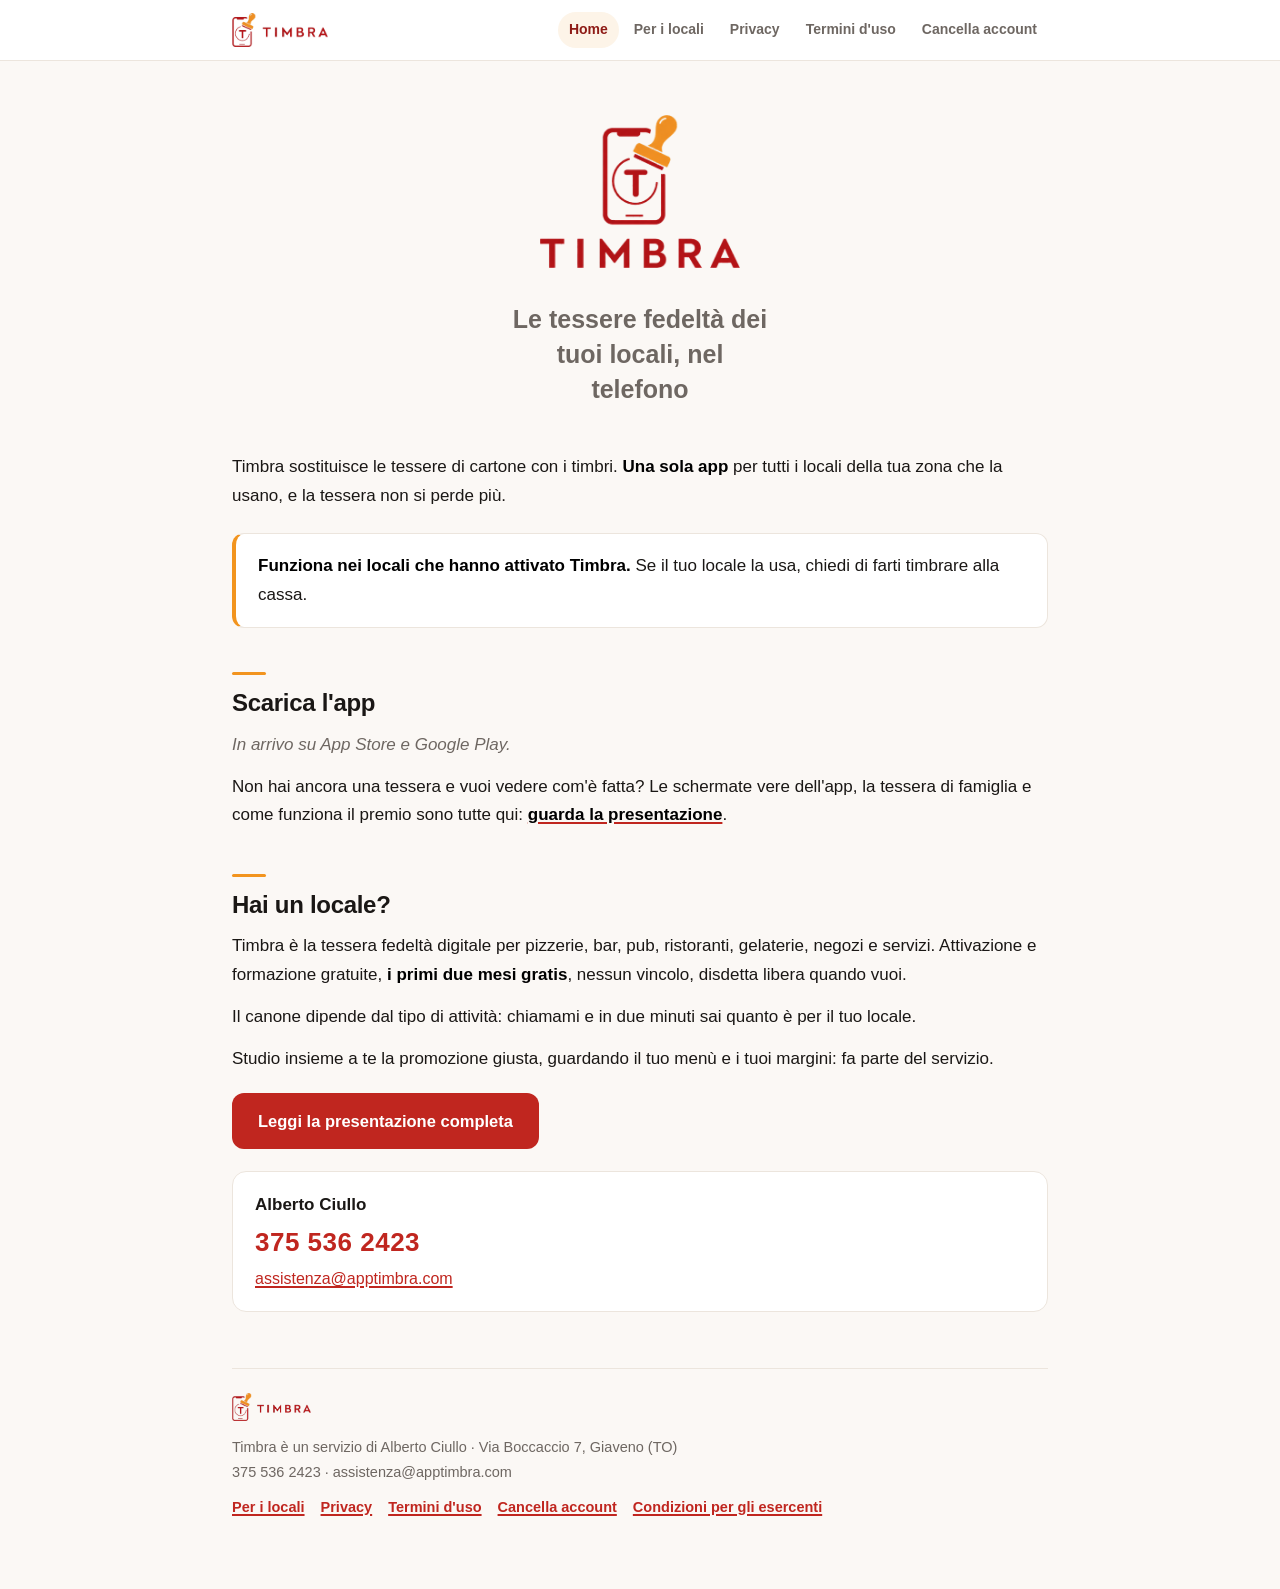
==== commit 40902e96: "Add files via upload" ====
--- a/index.html
+++ b/index.html
@@ -255,8 +255,11 @@
 <a href="per-i-locali.html"><strong>guarda la presentazione</strong></a>.</p>
 
 <h2>Hai un locale?</h2>
-<p>Timbra &egrave; la tessera fedelt&agrave; digitale per pizzerie, bar, pub, ristoranti e gelaterie.
-Attivazione e formazione gratuite, <strong>29 &euro; al mese</strong>, disdetta quando vuoi.</p>
+<p>Timbra &egrave; la tessera fedelt&agrave; digitale per pizzerie, bar, pub, ristoranti,
+gelaterie, negozi e servizi. Attivazione e formazione gratuite, <strong>i primi due mesi
+gratis</strong>, nessun vincolo, disdetta libera quando vuoi.</p>
+<p>Il canone dipende dal tipo di attivit&agrave;: chiamami e in due minuti sai quanto &egrave;
+per il tuo locale.</p>
 <p>Studio insieme a te la promozione giusta, guardando il tuo men&ugrave; e i tuoi margini:
 fa parte del servizio.</p>
 
@@ -304,4 +307,4 @@
 })();
 </script>
 </body>
-</html>
+</html>
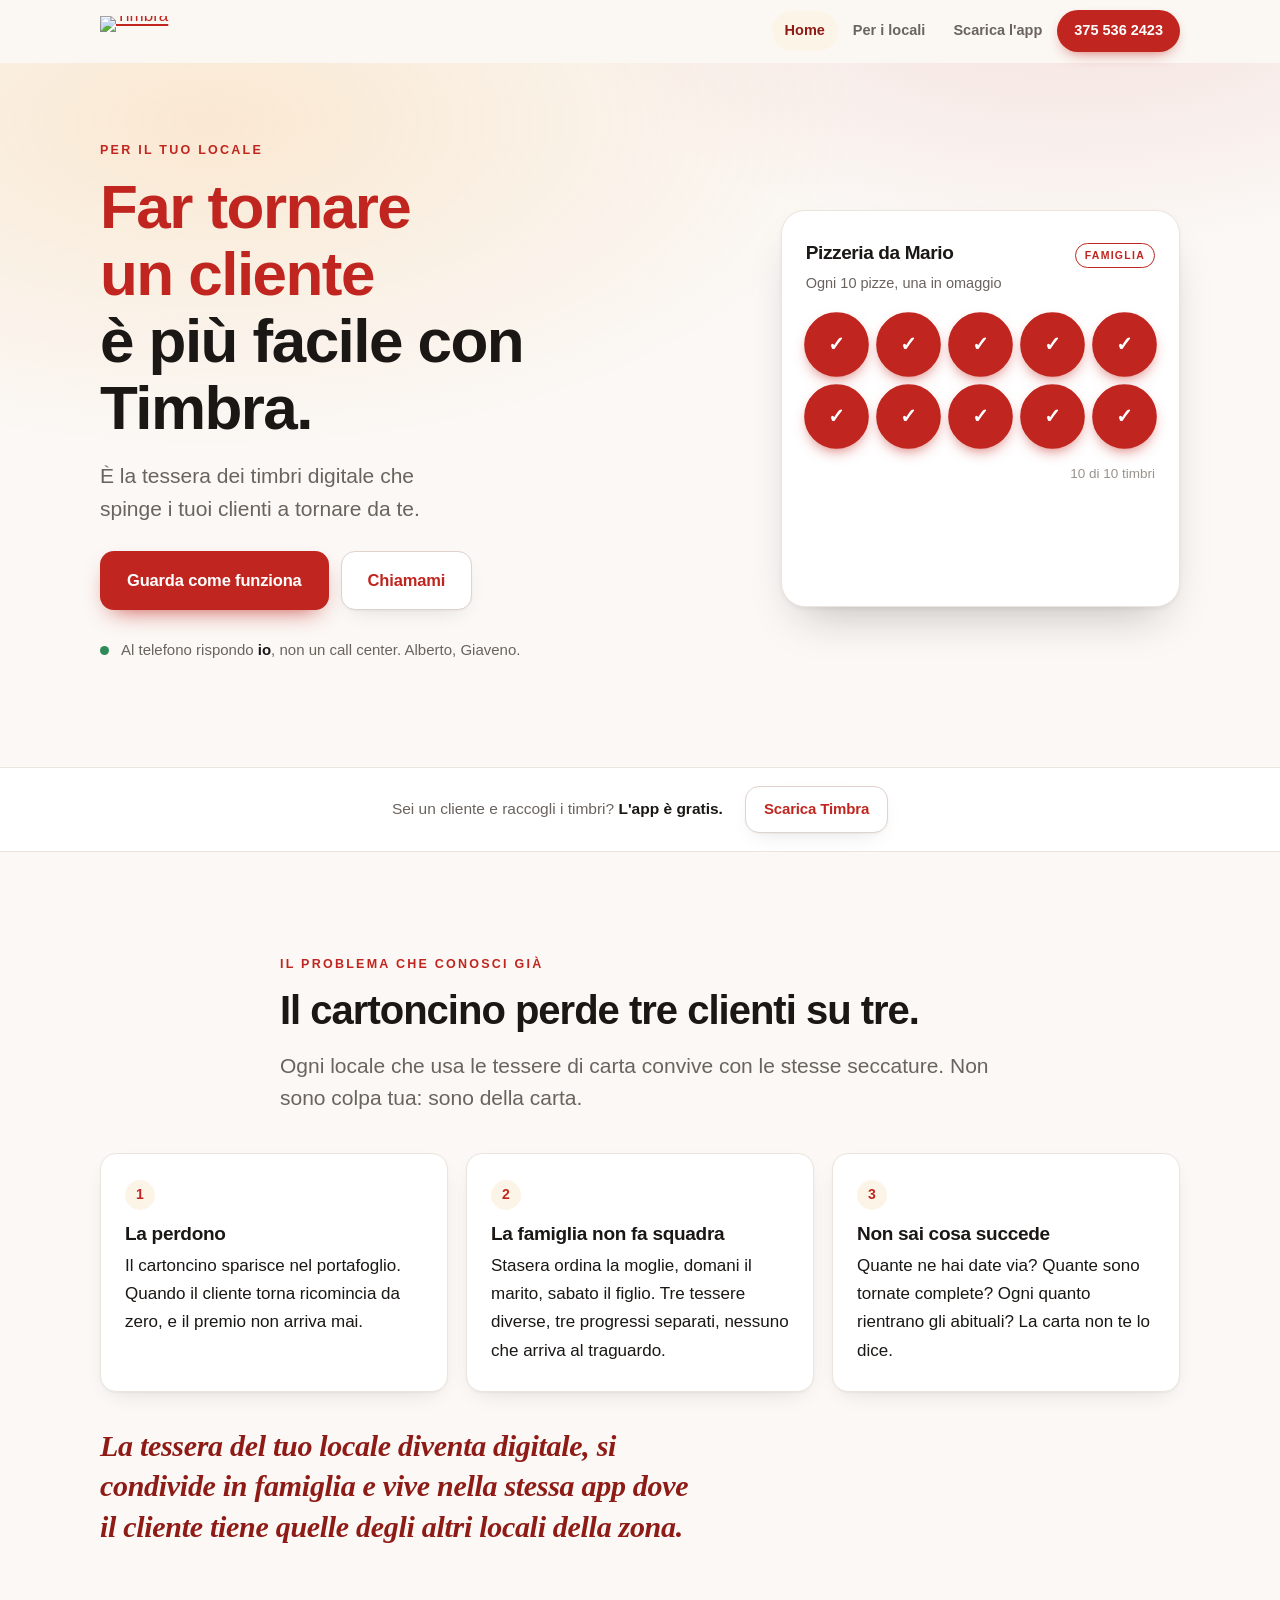
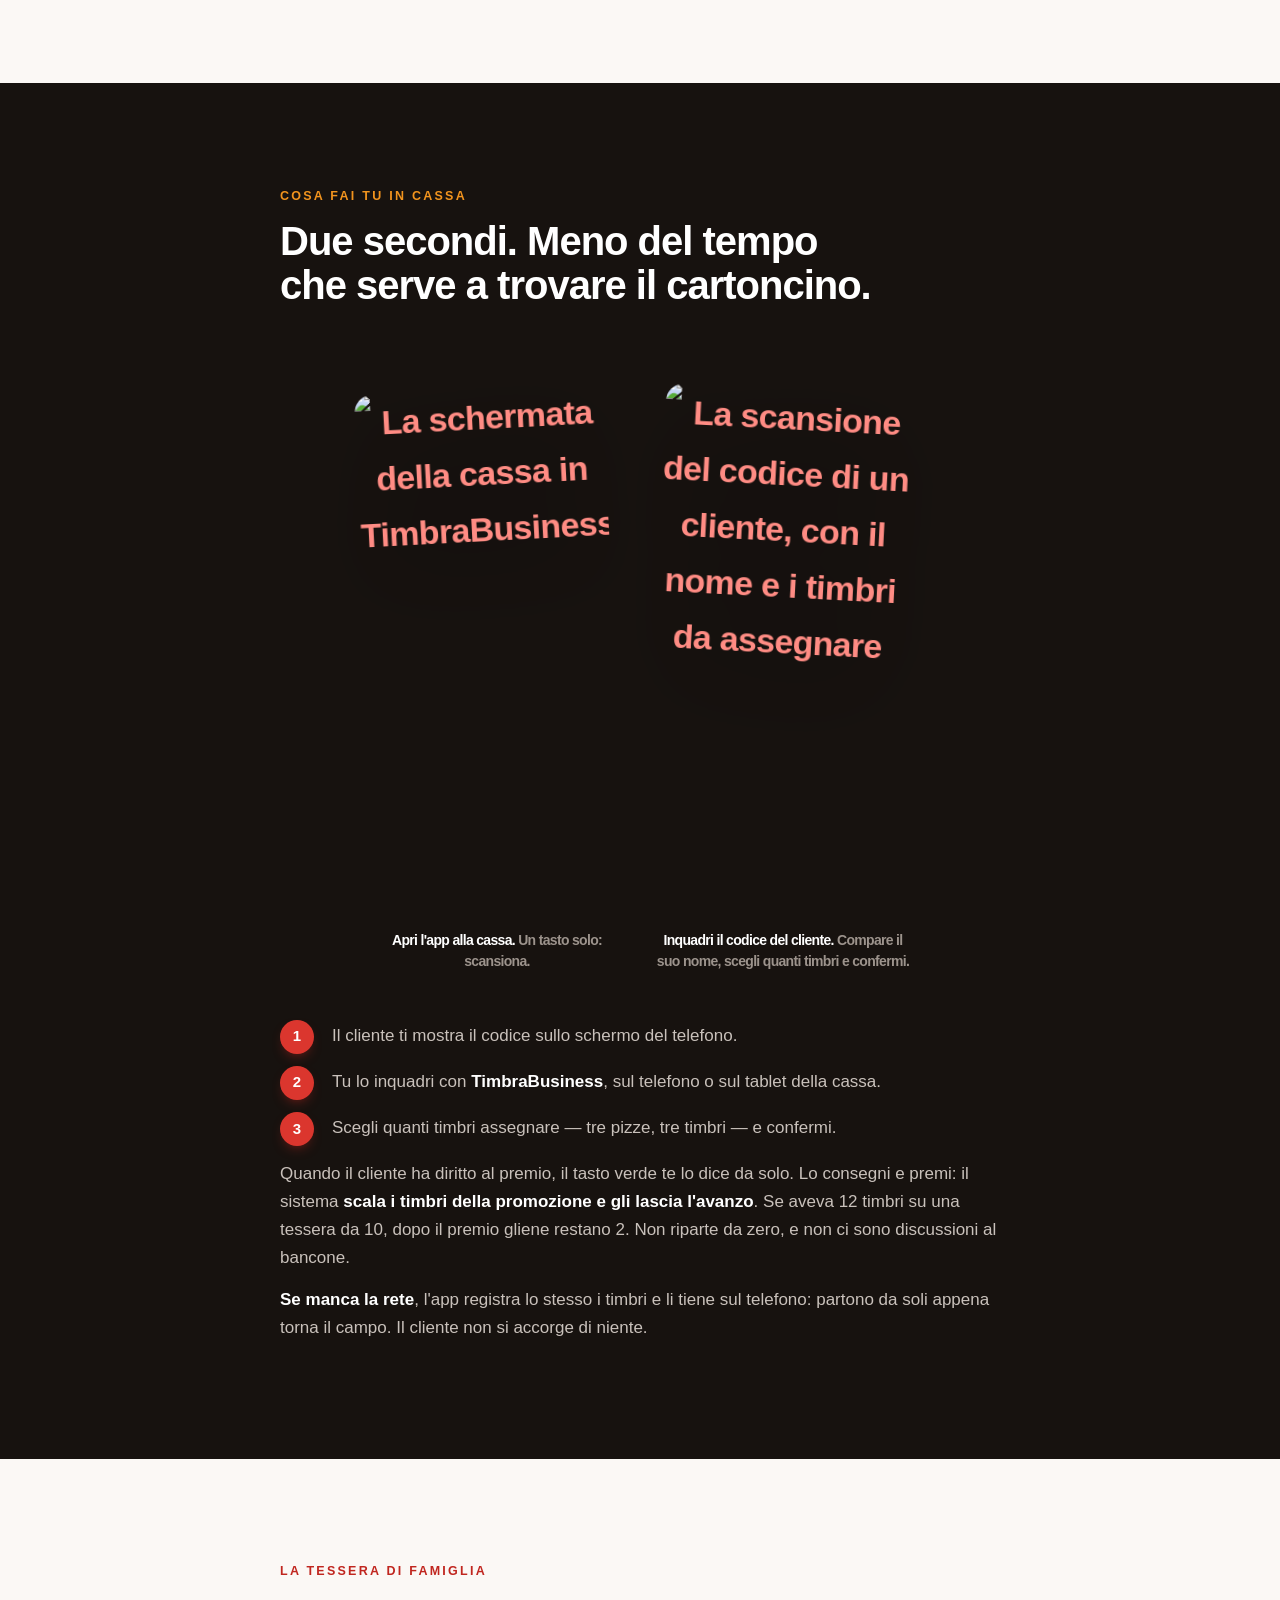
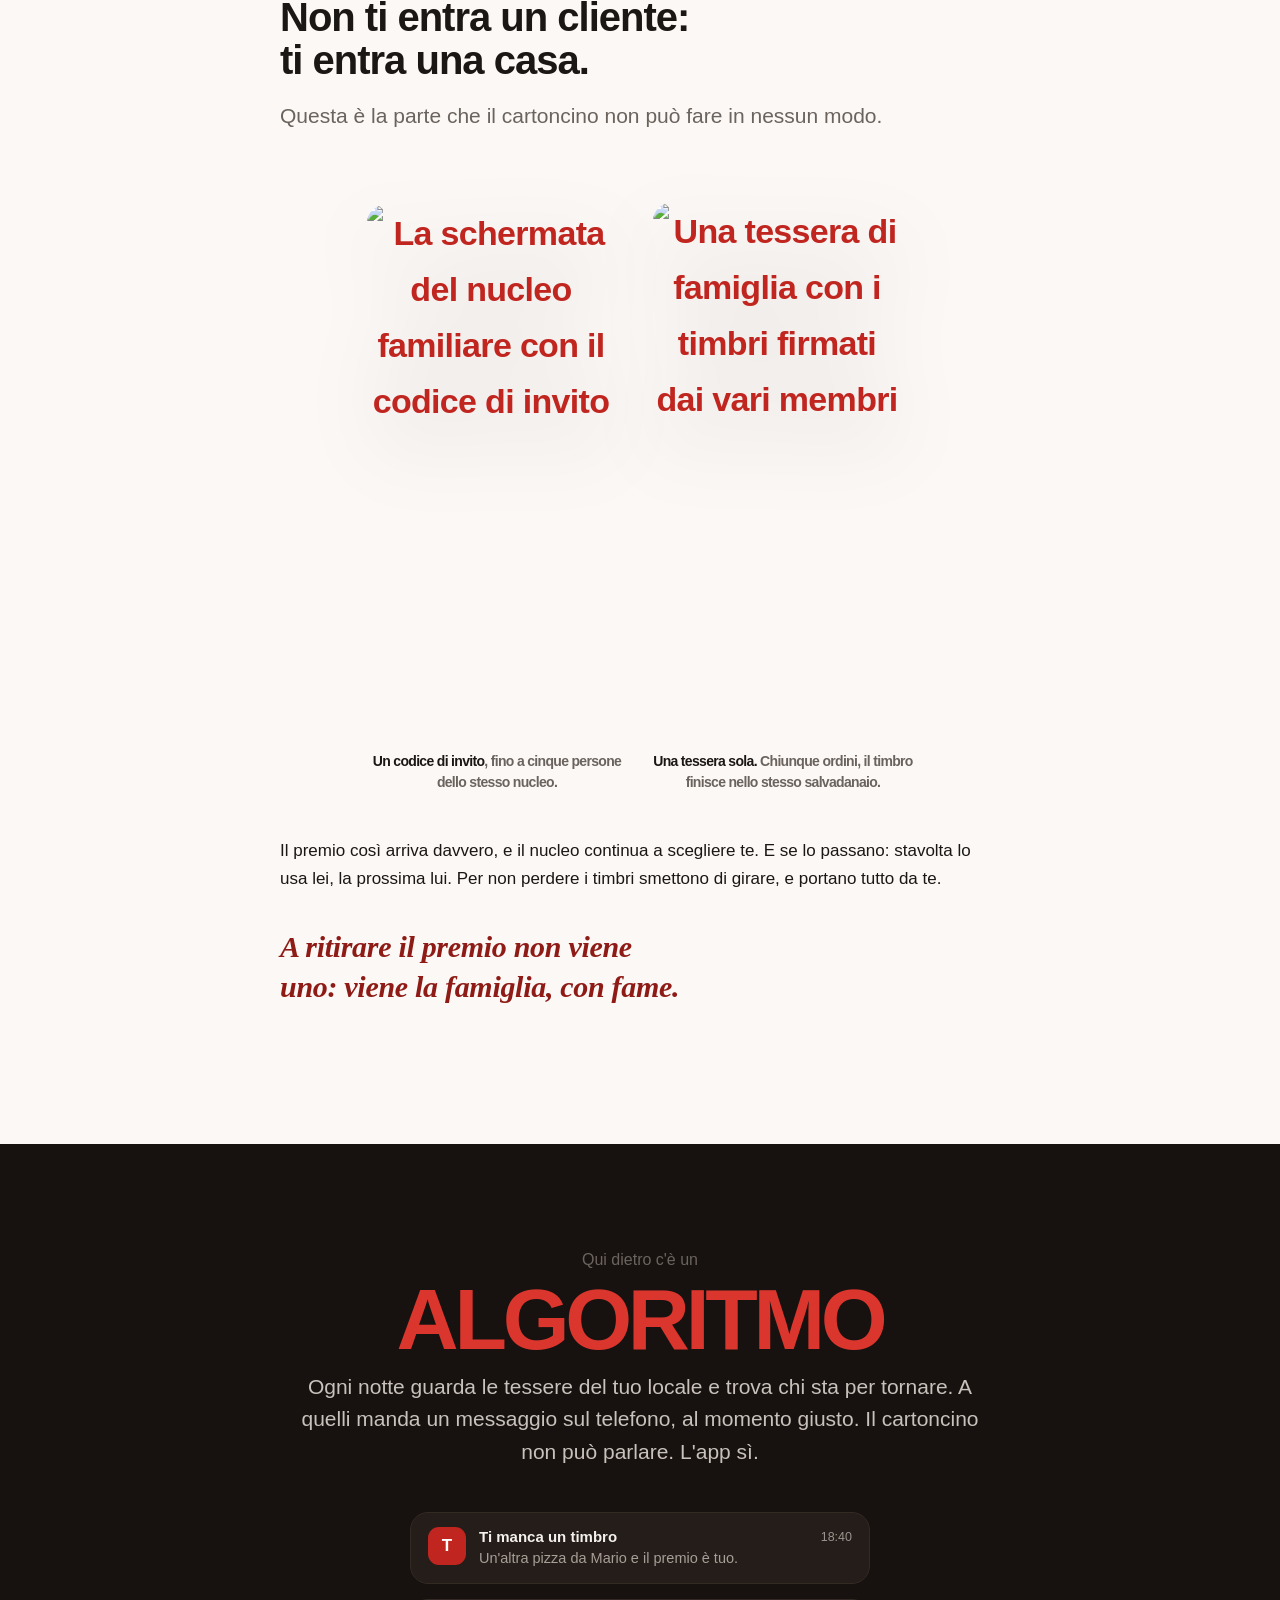
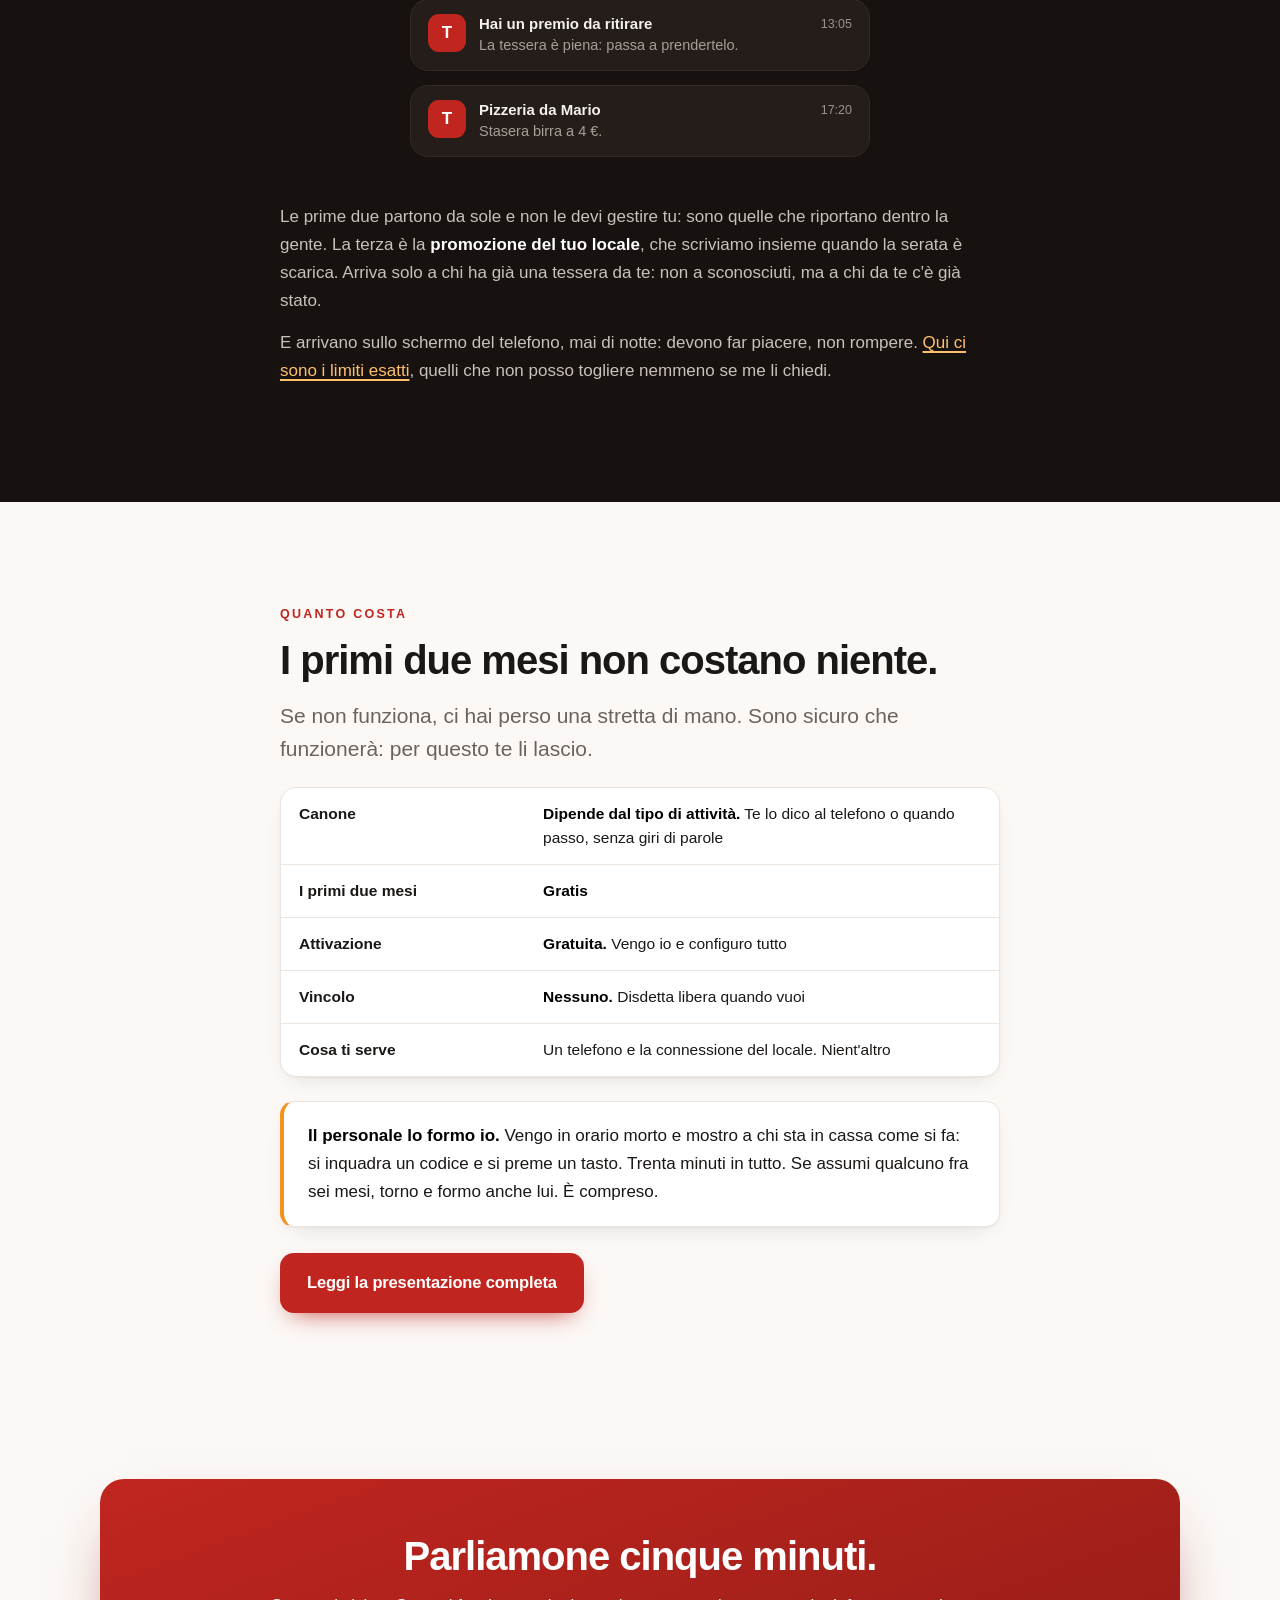
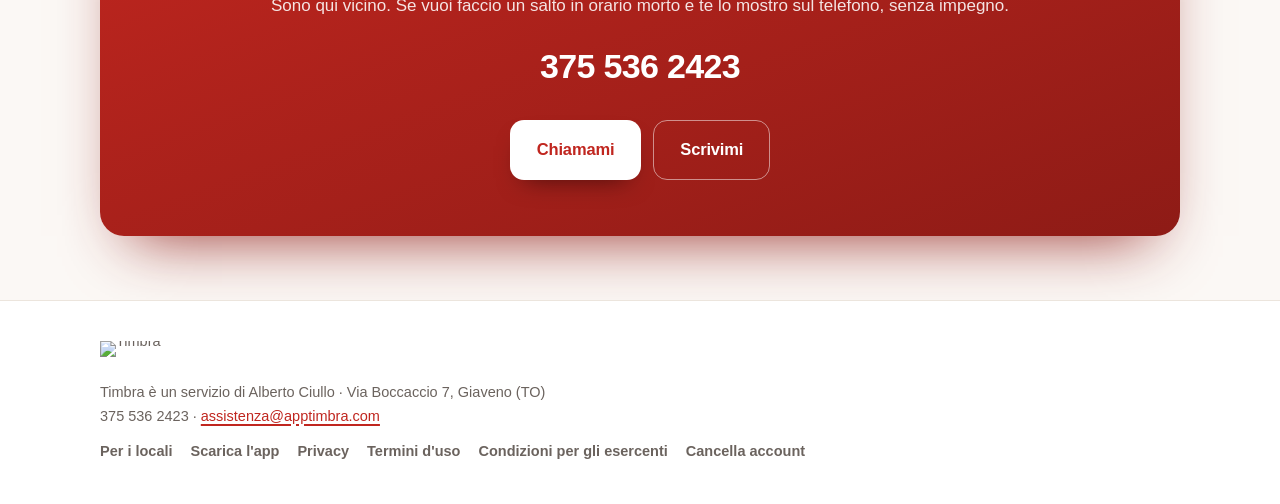
==== commit f162360e: "Add files via upload" ====
--- a/index.html
+++ b/index.html
@@ -2,309 +2,302 @@
 <html lang="it">
 <head>
 <meta charset="utf-8">
-<meta name="viewport" content="width=device-width, initial-scale=1">
+<script>document.documentElement.className+=" js";</script>
+<meta name="viewport" content="width=device-width, initial-scale=1, viewport-fit=cover">
 <meta name="theme-color" content="#C0261F">
-<title>Timbra &mdash; le tessere fedelt&agrave; dei tuoi locali, nel telefono</title>
-<meta name="description" content="Timbra sostituisce le tessere fedelt&agrave; di cartone con una tessera digitale. Una sola app per tutti i locali della tua zona.">
-<link rel="icon" href="[data-uri]">
-<style>
-:root{
-  --rosso:#C0261F; --rosso-scuro:#8E1B16; --arancio:#F2941E;
-  --inchiostro:#1A1715; --grigio:#6E6762; --grigio-chiaro:#9A938D;
-  --carta:#FFFFFF; --sfondo:#FBF8F5; --crema:#FDF4E8;
-  --bordo:#ECE5DD;
-}
-*{box-sizing:border-box}
-html{-webkit-text-size-adjust:100%}
-body{
-  margin:0;background:var(--sfondo);color:var(--inchiostro);
-  font-family:-apple-system,BlinkMacSystemFont,"Segoe UI",Roboto,"Helvetica Neue",Arial,sans-serif;
-  font-size:17px;line-height:1.7;-webkit-font-smoothing:antialiased;
-}
-
-/* ---------- barra in alto ---------- */
-.barra{
-  background:var(--carta);border-bottom:1px solid var(--bordo);
-  position:sticky;top:0;z-index:10;
-}
-.barra-dentro{
-  max-width:860px;margin:0 auto;padding:12px 22px;
-  display:flex;align-items:center;gap:16px;flex-wrap:wrap;
-}
-.logo{display:block;text-decoration:none;margin-right:auto;line-height:0}
-.logo img{height:34px;width:auto;display:block}
-.menu{display:flex;gap:4px;flex-wrap:wrap}
-.menu a{
-  font-size:14px;color:var(--grigio);text-decoration:none;font-weight:600;
-  padding:6px 11px;border-radius:999px;white-space:nowrap;
-}
-.menu a:hover{background:var(--sfondo);color:var(--inchiostro)}
-.menu a.qui{background:var(--crema);color:var(--rosso-scuro)}
-/* la sesta voce sta solo nel menu del telefono: in orizzontale non ci sta */
-.solo-telefono{display:none}
-
-/* il bottone hamburger: tre righe che diventano una X quando è aperto */
-.apri-menu{
-  display:none;width:44px;height:44px;padding:11px 10px;
-  background:none;border:0;cursor:pointer;
-  flex-direction:column;justify-content:space-between;
-  -webkit-tap-highlight-color:transparent;
-}
-.apri-menu span{
-  display:block;height:2.5px;width:100%;border-radius:2px;
-  background:var(--rosso);transition:transform .22s ease,opacity .18s ease;
-}
-.apri-menu[aria-expanded="true"] span:nth-child(1){transform:translateY(8.5px) rotate(45deg)}
-.apri-menu[aria-expanded="true"] span:nth-child(2){opacity:0}
-.apri-menu[aria-expanded="true"] span:nth-child(3){transform:translateY(-8.5px) rotate(-45deg)}
-
-/* ---------- testata della pagina ---------- */
-.wrap{max-width:860px;margin:0 auto;padding:0 22px 70px}
-.testata{padding:46px 0 30px;border-bottom:1px solid var(--bordo);margin-bottom:34px}
-.occhiello{
-  font-size:12px;font-weight:800;letter-spacing:2.5px;color:var(--arancio);
-  margin:0 0 10px;text-transform:uppercase;
-}
-h1{font-size:40px;line-height:1.15;margin:0 0 12px;letter-spacing:-.8px}
-.agg{font-size:14.5px;color:var(--grigio-chiaro);margin:0}
-.occhio{font-size:19px;line-height:1.6;color:var(--grigio);margin:0 0 4px}
-
-/* ---------- testo ---------- */
-h2{
-  font-size:24px;line-height:1.3;margin:44px 0 12px;letter-spacing:-.3px;
-  color:var(--inchiostro);
-}
-h2::before{
-  content:"";display:block;width:34px;height:3px;border-radius:2px;
-  background:var(--arancio);margin-bottom:12px;
-}
-h3{font-size:17.5px;margin:28px 0 8px;color:var(--rosso-scuro)}
-p,li{margin:0 0 13px}
-ul{padding-left:0;list-style:none}
-ul li{position:relative;padding-left:22px}
-ul li::before{
-  content:"";position:absolute;left:4px;top:11px;
-  width:6px;height:6px;border-radius:50%;background:var(--arancio);
-}
-ol{counter-reset:p;padding-left:0;list-style:none;margin:16px 0 14px}
-ol li{position:relative;padding-left:40px;margin-bottom:12px;counter-increment:p}
-ol li::before{
-  content:counter(p);position:absolute;left:0;top:2px;
-  width:26px;height:26px;border-radius:50%;
-  background:var(--rosso);color:#fff;
-  font-size:14px;font-weight:800;line-height:26px;text-align:center;
-}
-strong{font-weight:700;color:#000}
-a{color:var(--rosso);text-decoration-thickness:1.5px;text-underline-offset:2px}
-
-/* ---------- tabelle ---------- */
-.tab{
-  background:var(--carta);border:1px solid var(--bordo);border-radius:14px;
-  overflow:hidden;margin:16px 0 22px;
-}
-table{border-collapse:collapse;width:100%;font-size:15.5px}
-th{
-  background:var(--sfondo);text-align:left;padding:12px 16px;font-weight:700;
-  font-size:12.5px;letter-spacing:1.2px;text-transform:uppercase;color:var(--grigio);
-  border-bottom:1px solid var(--bordo);
-}
-td{padding:13px 16px;border-bottom:1px solid var(--bordo);vertical-align:top;line-height:1.55}
-tr:last-child td{border-bottom:none}
-td:first-child{font-weight:700;width:34%}
-
-/* ---------- riquadri ---------- */
-.box{
-  background:var(--carta);border:1px solid var(--bordo);
-  border-left:4px solid var(--arancio);
-  border-radius:12px;padding:18px 22px;margin:22px 0;
-}
-.box p:last-child{margin:0}
-.box.rosso{border-left-color:var(--rosso);background:#FEF6F5;border-color:#F6DCD9}
-.box.verde{border-left-color:#2E8B57;background:#F4FBF6;border-color:#D8EDE0}
-
-/* ---------- contatti ---------- */
-.contatti{
-  background:var(--carta);border:1px solid var(--bordo);border-radius:14px;
-  padding:18px 22px;margin:18px 0 22px;font-size:16px;line-height:1.75;
-}
-.contatti .nome{font-weight:800;font-size:17px}
-
-/* ---------- bottone ---------- */
-.bottone{
-  display:inline-block;background:var(--rosso);color:#fff !important;
-  text-decoration:none;font-weight:700;font-size:16.5px;
-  padding:14px 26px;border-radius:12px;margin:6px 0 4px;
-}
-.bottone:hover{background:var(--rosso-scuro)}
-.bottone.chiaro{
-  background:var(--carta);color:var(--rosso) !important;
-  border:1px solid var(--bordo);
-}
-
-/* ---------- schermate dell'app ---------- */
-figure{margin:22px 0 26px}
-figure img{
-  display:block;width:100%;height:auto;border-radius:14px;
-  background:#EEEDE9;border:1px solid var(--bordo);
-}
-figcaption{font-size:14px;color:var(--grigio);margin-top:10px;line-height:1.55}
-figure.stretta{max-width:330px}
-
-/* ---------- citazione ---------- */
-.frase{
-  font-size:21px;line-height:1.5;font-weight:700;color:var(--rosso-scuro);
-  background:var(--crema);border-radius:14px;padding:22px 26px;margin:22px 0;
-}
-
-/* ---------- domande ---------- */
-.domanda{font-weight:800;color:var(--inchiostro);display:block;margin-bottom:2px}
-
-/* ---------- home ---------- */
-.home-testata{text-align:center;padding:54px 0 36px;border:none;margin-bottom:10px}
-.home-testata img{width:200px;max-width:70%;height:auto;margin-bottom:10px}
-.home-testata h1{
-  font-size:25px;line-height:1.4;margin:14px auto 0;max-width:19ch;
-  font-weight:700;color:var(--grigio);letter-spacing:0;
-}
-.presto{color:var(--grigio);font-style:italic}
-.telefono{
-  display:inline-block;font-size:26px;font-weight:800;color:var(--rosso);
-  text-decoration:none;letter-spacing:.5px;
-}
-.nota-finale{font-size:15px;color:var(--grigio);margin-top:28px}
-
-/* ---------- piede ---------- */
-footer{
-  margin-top:56px;padding-top:24px;border-top:1px solid var(--bordo);
-  font-size:14.5px;color:var(--grigio);
-}
-footer .piede-logo{margin-bottom:14px;line-height:0}
-footer .piede-logo img{height:28px;width:auto;display:block}
-footer nav{margin-top:10px;display:flex;gap:16px;flex-wrap:wrap}
-footer nav a{font-weight:600}
-
-@media(max-width:620px){
-  body{font-size:16px}
-
-  /* ---- la barra diventa logo + hamburger, e il menu scende sotto ---- */
-  /* wrap, non nowrap: è quello che fa scendere il menu sotto il logo */
-  .barra-dentro{padding:8px 16px;gap:0;flex-wrap:wrap;align-items:center}
-  .logo img{height:30px}
-  .apri-menu{display:flex}
-  .solo-telefono{display:block}
-  .menu{
-    display:none;order:3;width:100%;flex-direction:column;gap:0;
-    border-top:1px solid var(--bordo);margin-top:8px;padding:6px 0 10px;
-  }
-  .menu.aperto{display:flex;animation:scendi .18s ease}
-  .menu a{
-    font-size:16.5px;padding:13px 6px;border-radius:10px;
-    display:block;white-space:normal;
-  }
-  .menu a.qui{background:var(--crema)}
-  @keyframes scendi{from{opacity:0;transform:translateY(-6px)}to{opacity:1;transform:none}}
-
-  /* ---- il resto: cose che si toccano col pollice ---- */
-  .bottone{display:block;text-align:center;padding:16px 20px}
-  .bottone + .bottone{margin-top:10px}
-  .contatti,.box{padding:16px 18px}
-  .frase{font-size:18px;padding:18px 20px}
-  figure.stretta{max-width:100%}
-  .telefono{font-size:28px;padding:4px 0;display:inline-block}
-  h1{font-size:30px}
-  .home-testata h1{font-size:26px}
-  h2{font-size:21px}
-  .wrap{padding:0 18px 56px}
-  .testata{padding:32px 0 24px;margin-bottom:26px}
-  td:first-child{width:auto;display:block;padding-bottom:2px;border:none}
-  td{display:block;padding:10px 16px}
-  td:not(:first-child){padding-top:0}
-  tr{display:block;border-bottom:1px solid var(--bordo)}
-  tr:last-child{border-bottom:none}
-  table tr td:last-child{border-bottom:none}
-  thead{display:none}
-}
-</style>
+<title>Timbra &mdash; la tessera a timbri del tuo locale, nel telefono</title>
+<meta name="description" content="Timbra sostituisce la tessera fedelt&agrave; di cartone con una tessera digitale che i tuoi clienti non perdono, condividono in famiglia e ritrovano in un'unica app. Primi due mesi gratis, nessun vincolo.">
+<link rel="icon" href="img/favicon.png">
+<link rel="stylesheet" href="stile.css">
+<meta property="og:title" content="Timbra — la tessera a timbri del tuo locale, nel telefono">
+<meta property="og:description" content="La tessera fedelt&agrave; che i tuoi clienti non perdono pi&ugrave;. Primi due mesi gratis, nessun vincolo.">
+<meta property="og:type" content="website">
+<meta property="og:url" content="https://apptimbra.com/">
 </head>
 <body>
+
 <div class="barra"><div class="barra-dentro">
-<a class="logo" href="index.html"><img src="[data-uri]" alt="Timbra"></a>
-<button class="apri-menu" id="apri-menu" aria-expanded="false" aria-controls="menu" aria-label="Apri il menu">
-  <span></span><span></span><span></span>
-</button>
-<nav class="menu" id="menu"><a href="index.html" class="qui">Home</a><a href="per-i-locali.html">Per i locali</a><a href="privacy.html">Privacy</a><a href="termini.html">Termini d'uso</a><a href="cancella-account.html">Cancella account</a><a href="termini-esercenti.html" class="solo-telefono">Condizioni per gli esercenti</a></nav>
+  <a class="logo" href="index.html"><img src="img/logo.png" alt="Timbra" width="160" height="30"></a>
+  <button class="apri-menu" id="apri-menu" aria-expanded="false" aria-controls="menu" aria-label="Apri il menu">
+    <span></span><span></span><span></span>
+  </button>
+  <nav class="menu" id="menu">
+    <a href="index.html" class="qui">Home</a>
+    <a href="per-i-locali.html">Per i locali</a>
+    <a href="scarica.html">Scarica l'app</a>
+    <a href="termini-esercenti.html" class="solo-telefono">Condizioni per gli esercenti</a>
+    <a href="tel:+393755362423" class="chiama">375 536 2423</a>
+  </nav>
 </div></div>
-<div class="wrap">
-<header class="testata home-testata">
-  <img src="[data-uri]" alt="Timbra">
-  <h1>Le tessere fedelt&agrave; dei tuoi locali, nel telefono</h1>
-</header>
-
-<p>Timbra sostituisce le tessere di cartone con i timbri. <strong>Una sola app</strong> per
-tutti i locali della tua zona che la usano, e la tessera non si perde pi&ugrave;.</p>
-
-<div class="box">
-<p><strong>Funziona nei locali che hanno attivato Timbra.</strong> Se il tuo locale la usa,
-chiedi di farti timbrare alla cassa.</p>
-</div>
-
-<h2>Scarica l'app</h2>
-<p class="presto">In arrivo su App Store e Google Play.</p>
-<p>Non hai ancora una tessera e vuoi vedere com'&egrave; fatta? Le schermate vere dell'app,
-la tessera di famiglia e come funziona il premio sono tutte qui:
-<a href="per-i-locali.html"><strong>guarda la presentazione</strong></a>.</p>
-
-<h2>Hai un locale?</h2>
-<p>Timbra &egrave; la tessera fedelt&agrave; digitale per pizzerie, bar, pub, ristoranti,
-gelaterie, negozi e servizi. Attivazione e formazione gratuite, <strong>i primi due mesi
-gratis</strong>, nessun vincolo, disdetta libera quando vuoi.</p>
-<p>Il canone dipende dal tipo di attivit&agrave;: chiamami e in due minuti sai quanto &egrave;
-per il tuo locale.</p>
-<p>Studio insieme a te la promozione giusta, guardando il tuo men&ugrave; e i tuoi margini:
-fa parte del servizio.</p>
-
-<p><a class="bottone" href="per-i-locali.html">Leggi la presentazione completa</a></p>
-
-<div class="contatti">
-<span class="nome">Alberto Ciullo</span><br>
-<a href="tel:+393755362423" class="telefono">375 536 2423</a><br>
-<a href="mailto:assistenza@apptimbra.com">assistenza@apptimbra.com</a>
-</div>
+
+<!-- =========================================================== copertina -->
+<section class="cop">
+<div class="wrap cop-griglia">
+
+  <div class="su visibile">
+    <p class="occhiello">Per il tuo locale</p>
+    <h1><em>Far tornare un cliente</em><br>&egrave; pi&ugrave; facile con Timbra.</h1>
+    <p class="occhio">&Egrave; la tessera dei timbri digitale che spinge i tuoi clienti
+    a tornare da te.</p>
+    <div class="bottoni">
+      <a class="bottone" href="per-i-locali.html">Guarda come funziona</a>
+      <a class="bottone chiaro" href="tel:+393755362423">Chiamami</a>
+    </div>
+    <p class="firma"><span class="pallino" aria-hidden="true"></span>
+    <span>Al telefono rispondo <b>io</b>, non un call center. Alberto, Giaveno.</span></p>
+  </div>
+
+  <div class="tessera su r1" data-tessera aria-hidden="true">
+    <div class="tessera-testa">
+      <span class="tessera-nome">Pizzeria da Mario</span>
+      <span class="etichetta">Famiglia</span>
+    </div>
+    <p class="tessera-promo">Ogni 10 pizze, una in omaggio</p>
+    <div class="timbri">
+      <div class="timbro"><span>&check;</span></div>
+      <div class="timbro"><span>&check;</span></div>
+      <div class="timbro"><span>&check;</span></div>
+      <div class="timbro"><span>&check;</span></div>
+      <div class="timbro"><span>&check;</span></div>
+      <div class="timbro"><span>&check;</span></div>
+      <div class="timbro"><span>&check;</span></div>
+      <div class="timbro"><span>&check;</span></div>
+      <div class="timbro"><span>&check;</span></div>
+      <div class="timbro"><span>&check;</span></div>
+    </div>
+    <p class="conta-timbri">0 di 10 timbri</p>
+    <div class="premio">
+      <b>Premio disponibile</b>
+      <span>1 pizza margherita &mdash; mostra la tessera in cassa.</span>
+    </div>
+  </div>
+
+</div>
+</section>
+
+<!-- ============================================================= striscia -->
+<div class="striscia"><div class="wrap striscia-dentro">
+  <span>Sei un cliente e raccogli i timbri? <b>L'app &egrave; gratis.</b></span>
+  <a class="bottone chiaro" href="scarica.html" style="padding:10px 18px;font-size:15px">Scarica Timbra</a>
+</div></div>
+
+<!-- ============================================================= problema -->
+<section>
+<div class="wrap">
+  <div class="stretto su">
+    <p class="occhiello">Il problema che conosci gi&agrave;</p>
+    <h2>Il cartoncino perde tre clienti su tre.</h2>
+    <p class="occhio">Ogni locale che usa le tessere di carta convive con le stesse
+    seccature. Non sono colpa tua: sono della carta.</p>
+  </div>
+
+  <div class="carte" style="margin-top:38px">
+    <div class="carta su"><span class="numero">1</span>
+      <h3>La perdono</h3>
+      <p>Il cartoncino sparisce nel portafoglio. Quando il cliente torna ricomincia da
+      zero, e il premio non arriva mai.</p>
+    </div>
+    <div class="carta su r1"><span class="numero">2</span>
+      <h3>La famiglia non fa squadra</h3>
+      <p>Stasera ordina la moglie, domani il marito, sabato il figlio. Tre tessere
+      diverse, tre progressi separati, nessuno che arriva al traguardo.</p>
+    </div>
+    <div class="carta su r2"><span class="numero">3</span>
+      <h3>Non sai cosa succede</h3>
+      <p>Quante ne hai date via? Quante sono tornate complete? Ogni quanto rientrano
+      gli abituali? La carta non te lo dice.</p>
+    </div>
+  </div>
+
+  <p class="frase stretto su">La tessera del tuo locale diventa digitale, si condivide in
+  famiglia e vive nella stessa app dove il cliente tiene quelle degli altri locali della zona.</p>
+</div>
+</section>
+
+<!-- ================================================================ cassa -->
+<section class="scuro">
+<div class="wrap">
+  <div class="stretto su">
+    <p class="occhiello">Cosa fai tu in cassa</p>
+    <h2>Due secondi. Meno del tempo che serve a trovare il cartoncino.</h2>
+  </div>
+
+  <div class="telefoni ventaglio su r1" style="margin-top:44px">
+    <figure class="telefono">
+      <img class="telefono-img" src="img/cassa-home.webp" alt="La schermata della cassa in TimbraBusiness" width="472" height="1022" loading="lazy">
+      <figcaption><b>Apri l'app alla cassa.</b> Un tasto solo: scansiona.</figcaption>
+    </figure>
+    <figure class="telefono">
+      <img class="telefono-img" src="img/cassa-scansione.webp" alt="La scansione del codice di un cliente, con il nome e i timbri da assegnare" width="472" height="1022" loading="lazy">
+      <figcaption><b>Inquadri il codice del cliente.</b> Compare il suo nome, scegli
+      quanti timbri e confermi.</figcaption>
+    </figure>
+  </div>
+
+  <div class="stretto su" style="margin-top:50px">
+    <ol class="passi">
+      <li>Il cliente ti mostra il codice sullo schermo del telefono.</li>
+      <li>Tu lo inquadri con <strong>TimbraBusiness</strong>, sul telefono o sul tablet della cassa.</li>
+      <li>Scegli quanti timbri assegnare &mdash; tre pizze, tre timbri &mdash; e confermi.</li>
+    </ol>
+    <p>Quando il cliente ha diritto al premio, il tasto verde te lo dice da solo. Lo consegni
+    e premi: il sistema <strong>scala i timbri della promozione e gli lascia l'avanzo</strong>.
+    Se aveva 12 timbri su una tessera da 10, dopo il premio gliene restano 2. Non riparte da
+    zero, e non ci sono discussioni al bancone.</p>
+    <p><strong>Se manca la rete</strong>, l'app registra lo stesso i timbri e li tiene sul
+    telefono: partono da soli appena torna il campo. Il cliente non si accorge di niente.</p>
+  </div>
+</div>
+</section>
+
+<!-- ============================================================= famiglia -->
+<section>
+<div class="wrap">
+  <div class="stretto su">
+    <p class="occhiello">La tessera di famiglia</p>
+    <h2>Non ti entra un cliente: ti entra una casa.</h2>
+    <p class="occhio">Questa &egrave; la parte che il cartoncino non pu&ograve; fare in
+    nessun modo.</p>
+  </div>
+
+  <div class="telefoni su r1" style="margin-top:42px">
+    <figure class="telefono">
+      <img class="telefono-img" src="img/famiglia-nucleo.webp" alt="La schermata del nucleo familiare con il codice di invito" width="475" height="1019" loading="lazy">
+      <figcaption><b>Un codice di invito</b>, fino a cinque persone dello stesso nucleo.</figcaption>
+    </figure>
+    <figure class="telefono">
+      <img class="telefono-img" src="img/famiglia-tessera.webp" alt="Una tessera di famiglia con i timbri firmati dai vari membri" width="473" height="1019" loading="lazy">
+      <figcaption><b>Una tessera sola.</b> Chiunque ordini, il timbro finisce nello stesso
+      salvadanaio.</figcaption>
+    </figure>
+  </div>
+
+  <div class="stretto su" style="margin-top:44px">
+    <p>Il premio cos&igrave; arriva davvero, e il nucleo continua a scegliere te. E se lo
+    passano: stavolta lo usa lei, la prossima lui. Per non perdere i timbri smettono di
+    girare, e portano tutto da te.</p>
+    <p class="frase">A ritirare il premio non viene uno: viene la famiglia, con fame.</p>
+  </div>
+</div>
+</section>
+
+<!-- ============================================================ notifiche -->
+<section class="scuro">
+<div class="wrap">
+  <div class="algoritmo su">
+    <p class="sopra">Qui dietro c'&egrave; un</p>
+    <p class="cifrone">ALGORITMO</p>
+    <p class="occhio" style="margin-top:0">Ogni notte guarda le tessere del tuo locale e
+    trova chi sta per tornare. A quelli manda un messaggio sul telefono, al momento giusto.
+    Il cartoncino non pu&ograve; parlare. L'app s&igrave;.</p>
+  </div>
+
+  <div class="avvisi su r1" style="margin:44px auto 0">
+    <div class="avviso">
+      <span class="icona" aria-hidden="true">T</span>
+      <span class="testo">
+        <span class="titolo">Ti manca un timbro</span>
+        <span class="corpo">Un'altra pizza da Mario e il premio &egrave; tuo.</span>
+      </span>
+      <span class="ora">18:40</span>
+    </div>
+    <div class="avviso">
+      <span class="icona" aria-hidden="true">T</span>
+      <span class="testo">
+        <span class="titolo">Hai un premio da ritirare</span>
+        <span class="corpo">La tessera &egrave; piena: passa a prendertelo.</span>
+      </span>
+      <span class="ora">13:05</span>
+    </div>
+    <div class="avviso">
+      <span class="icona" aria-hidden="true">T</span>
+      <span class="testo">
+        <span class="titolo">Pizzeria da Mario</span>
+        <span class="corpo">Stasera birra a 4 &euro;.</span>
+      </span>
+      <span class="ora">17:20</span>
+    </div>
+  </div>
+
+  <div class="stretto su" style="margin-top:46px">
+    <p>Le prime due partono da sole e non le devi gestire tu: sono quelle che riportano
+    dentro la gente. La terza &egrave; la <strong>promozione del tuo locale</strong>, che
+    scriviamo insieme quando la serata &egrave; scarica. Arriva solo a chi ha gi&agrave; una
+    tessera da te: non a sconosciuti, ma a chi da te c'&egrave; gi&agrave; stato.</p>
+    <p>E arrivano sullo schermo del telefono, mai di notte: devono far piacere, non rompere.
+    <a href="per-i-locali.html">Qui ci sono i limiti esatti</a>, quelli che non posso togliere
+    nemmeno se me li chiedi.</p>
+  </div>
+</div>
+</section>
+
+<!-- ================================================================ costo -->
+<section>
+<div class="wrap">
+  <div class="stretto su">
+    <p class="occhiello">Quanto costa</p>
+    <h2>I primi due mesi non costano niente.</h2>
+    <p class="occhio">Se non funziona, ci hai perso una stretta di mano. Sono sicuro che
+    funzioner&agrave;: per questo te li lascio.</p>
+
+    <div class="tab">
+    <table>
+      <tbody>
+        <tr><td>Canone</td><td><strong>Dipende dal tipo di attivit&agrave;.</strong> Te lo dico
+          al telefono o quando passo, senza giri di parole</td></tr>
+        <tr><td>I primi due mesi</td><td><strong>Gratis</strong></td></tr>
+        <tr><td>Attivazione</td><td><strong>Gratuita.</strong> Vengo io e configuro tutto</td></tr>
+        <tr><td>Vincolo</td><td><strong>Nessuno.</strong> Disdetta libera quando vuoi</td></tr>
+        <tr><td>Cosa ti serve</td><td>Un telefono e la connessione del locale. Nient'altro</td></tr>
+      </tbody>
+    </table>
+    </div>
+
+    <div class="box">
+      <p><strong>Il personale lo formo io.</strong> Vengo in orario morto e mostro a chi sta
+      in cassa come si fa: si inquadra un codice e si preme un tasto. Trenta minuti in tutto.
+      Se assumi qualcuno fra sei mesi, torno e formo anche lui. &Egrave; compreso.</p>
+    </div>
+
+    <div class="bottoni">
+      <a class="bottone" href="per-i-locali.html">Leggi la presentazione completa</a>
+    </div>
+  </div>
+</div>
+</section>
+
+<!-- ============================================================= chiusura -->
+<section class="fitta">
+<div class="wrap">
+  <div class="chiusura su">
+    <h2>Parliamone cinque minuti.</h2>
+    <p>Sono qui vicino. Se vuoi faccio un salto in orario morto e te lo mostro sul telefono,
+    senza impegno.</p>
+    <p style="margin:18px 0 0"><a class="telefono" href="tel:+393755362423">375 536 2423</a></p>
+    <div class="bottoni">
+      <a class="bottone" href="tel:+393755362423">Chiamami</a>
+      <a class="bottone fantasma" href="mailto:assistenza@apptimbra.com">Scrivimi</a>
+    </div>
+  </div>
+</div>
+</section>
 
 <footer>
-<div class="piede-logo"><img src="[data-uri]" alt="Timbra"></div>
-Timbra &egrave; un servizio di Alberto Ciullo &middot; Via Boccaccio 7, Giaveno (TO)<br>
-375 536 2423 &middot; assistenza@apptimbra.com
-<nav><a href="per-i-locali.html">Per i locali</a> <a href="privacy.html">Privacy</a> <a href="termini.html">Termini d'uso</a> <a href="cancella-account.html">Cancella account</a> <a href="termini-esercenti.html">Condizioni per gli esercenti</a></nav>
+<div class="wrap">
+  <div class="piede-logo"><img src="img/logo.png" alt="Timbra" width="139" height="26"></div>
+  Timbra &egrave; un servizio di Alberto Ciullo &middot; Via Boccaccio 7, Giaveno (TO)<br>
+  375 536 2423 &middot; <a href="mailto:assistenza@apptimbra.com">assistenza@apptimbra.com</a>
+  <nav>
+    <a href="per-i-locali.html">Per i locali</a>
+    <a href="scarica.html">Scarica l'app</a>
+    <a href="privacy.html">Privacy</a>
+    <a href="termini.html">Termini d'uso</a>
+    <a href="termini-esercenti.html">Condizioni per gli esercenti</a>
+    <a href="cancella-account.html">Cancella account</a>
+  </nav>
+</div>
 </footer>
-</div>
-<script>
-(function () {
-  var b = document.getElementById('apri-menu');
-  var m = document.getElementById('menu');
-  if (!b || !m) return;
-
-  function chiudi() {
-    m.classList.remove('aperto');
-    b.setAttribute('aria-expanded', 'false');
-    b.setAttribute('aria-label', 'Apri il menu');
-  }
-
-  b.addEventListener('click', function (e) {
-    e.stopPropagation();
-    var aperto = m.classList.toggle('aperto');
-    b.setAttribute('aria-expanded', aperto ? 'true' : 'false');
-    b.setAttribute('aria-label', aperto ? 'Chiudi il menu' : 'Apri il menu');
-  });
-
-  document.addEventListener('click', function (e) {
-    if (!m.contains(e.target)) chiudi();
-  });
-
-  document.addEventListener('keydown', function (e) {
-    if (e.key === 'Escape') chiudi();
-  });
-})();
-</script>
+
+<script src="sito.js"></script>
 </body>
-</html>+</html>
--- a/stile.css
+++ b/stile.css
@@ -0,0 +1,559 @@
+/* ===================================================================
+   Timbra — foglio di stile unico per tutto il sito
+   Colori, caratteri e componenti stanno tutti qui: se cambi un colore
+   in :root cambia ovunque, su tutte le pagine.
+   =================================================================== */
+
+:root{
+  /* colori Timbra */
+  --rosso:#C0261F;
+  --rosso-scuro:#8E1B16;
+  --rosso-acceso:#DB362E;
+  --arancio:#F2941E;
+  --verde:#2E8B57;
+
+  /* inchiostri e carte */
+  --inchiostro:#1A1715;
+  --grigio:#6B635E;
+  --grigio-chiaro:#9A938D;
+  --carta:#FFFFFF;
+  --sfondo:#FBF8F5;
+  --crema:#FDF4E8;
+  --bordo:#ECE5DD;
+  --bordo-forte:#DFD3CB;
+
+  /* la sezione scura, uguale all'app della cassa */
+  --scuro:#17120F;
+  --scuro-2:#241D19;
+  --scuro-3:#332A24;
+
+  --ombra:0 1px 2px rgba(26,23,21,.04), 0 8px 24px -12px rgba(26,23,21,.18);
+  --ombra-alta:0 2px 4px rgba(26,23,21,.05), 0 24px 48px -20px rgba(26,23,21,.28);
+
+  --raggio:16px;
+  --raggio-g:24px;
+
+  --larghezza:1120px;
+  --testo:720px;
+
+  /* caratteri: quelli gia' presenti nel telefono di chi guarda.
+     Si caricano all'istante e non chiamano nessun server esterno. */
+  --f-testo:-apple-system,BlinkMacSystemFont,"Segoe UI Variable Text","Segoe UI",Roboto,"Helvetica Neue",Arial,sans-serif;
+  --f-titolo:-apple-system,BlinkMacSystemFont,"Segoe UI Variable Display","Segoe UI",Roboto,"Helvetica Neue",Arial,sans-serif;
+  --f-serif:Georgia,"Iowan Old Style","Times New Roman",serif;
+
+  --t:cubic-bezier(.22,.8,.3,1);
+}
+
+*{box-sizing:border-box}
+html{-webkit-text-size-adjust:100%; scroll-behavior:smooth}
+body{
+  margin:0;
+  background:var(--sfondo);
+  color:var(--inchiostro);
+  font-family:var(--f-testo);
+  font-size:17px;
+  line-height:1.65;
+  -webkit-font-smoothing:antialiased;
+  overflow-x:hidden;
+}
+img{max-width:100%; height:auto}
+a{color:var(--rosso); text-decoration-thickness:1.5px; text-underline-offset:3px}
+a:hover{color:var(--rosso-scuro)}
+
+/* ------------------------------------------------ tipografia ------ */
+h1,h2,h3,.cifrone{
+  font-family:var(--f-titolo);
+  font-weight:800;
+  letter-spacing:-.025em;
+  line-height:1.08;
+  text-wrap:balance;
+  margin:0;
+}
+h1{font-size:clamp(34px,6.2vw,62px)}
+h2{font-size:clamp(27px,3.8vw,40px); margin:0 0 14px}
+h3{font-size:clamp(19px,2vw,23px); font-weight:700; letter-spacing:-.015em; margin:30px 0 8px}
+p,li{margin:0 0 14px}
+strong{font-weight:700; color:#000}
+
+.occhiello{
+  font-family:var(--f-titolo);
+  font-size:12.5px; font-weight:700; letter-spacing:.18em; text-transform:uppercase;
+  color:var(--rosso); margin:0 0 14px;
+}
+.occhiello.arancio{color:#C97A12}
+.occhio{font-size:clamp(17px,2vw,21px); line-height:1.55; color:var(--grigio); margin:18px 0 0}
+.agg{font-size:14px; color:var(--grigio-chiaro); margin:0}
+.rosso{color:var(--rosso)}
+
+/* ------------------------------------------------ impalcatura ----- */
+.wrap{
+  max-width:var(--larghezza); margin:0 auto;
+  padding-left:max(20px,env(safe-area-inset-left,0px));
+  padding-right:max(20px,env(safe-area-inset-right,0px));
+}
+.stretto{max-width:var(--testo); margin-left:auto; margin-right:auto}
+section{padding-block:clamp(56px,8vw,104px)}
+section.fitta{padding-block:clamp(40px,5vw,64px)}
+.riga-sopra{border-top:1px solid var(--bordo)}
+
+/* ------------------------------------------------ barra in alto --- */
+.barra{
+  position:sticky; top:0; z-index:50;
+  background:rgba(251,248,245,.82);
+  backdrop-filter:saturate(1.6) blur(14px);
+  -webkit-backdrop-filter:saturate(1.6) blur(14px);
+  border-bottom:1px solid transparent;
+  transition:border-color .3s var(--t), background .3s var(--t);
+  padding-top:env(safe-area-inset-top,0px);
+}
+.barra.giu{border-bottom-color:var(--bordo); background:rgba(251,248,245,.94)}
+.barra-dentro{
+  max-width:var(--larghezza); margin:0 auto;
+  padding:10px max(20px,env(safe-area-inset-right,0px)) 10px max(20px,env(safe-area-inset-left,0px));
+  display:flex; align-items:center; gap:14px; flex-wrap:wrap;
+}
+.logo{margin-right:auto; line-height:0; display:block; flex:none}
+.logo img{height:30px; width:auto; display:block}
+.menu{display:flex; gap:2px; align-items:center}
+.menu a{
+  font-size:14.5px; font-weight:600; color:var(--grigio); text-decoration:none;
+  padding:8px 13px; border-radius:999px; white-space:nowrap;
+  transition:background .2s var(--t), color .2s var(--t);
+}
+.menu a:hover{background:#fff; color:var(--inchiostro)}
+.menu a.qui{background:var(--crema); color:var(--rosso-scuro)}
+.menu .chiama{
+  background:var(--rosso); color:#fff !important; padding:9px 17px;
+  box-shadow:0 6px 16px -8px rgba(192,38,31,.9);
+}
+.menu .chiama:hover{background:var(--rosso-scuro)}
+.solo-telefono{display:none}
+
+.apri-menu{
+  display:none; width:44px; height:44px; padding:12px 10px; flex:none;
+  background:none; border:0; cursor:pointer;
+  flex-direction:column; justify-content:space-between;
+  -webkit-tap-highlight-color:transparent;
+}
+.apri-menu span{
+  display:block; height:2.5px; width:100%; border-radius:2px; background:var(--rosso);
+  transition:transform .25s var(--t), opacity .18s var(--t);
+}
+.apri-menu[aria-expanded="true"] span:nth-child(1){transform:translateY(7.5px) rotate(45deg)}
+.apri-menu[aria-expanded="true"] span:nth-child(2){opacity:0}
+.apri-menu[aria-expanded="true"] span:nth-child(3){transform:translateY(-7.5px) rotate(-45deg)}
+
+/* ------------------------------------------------ bottoni --------- */
+.bottone{
+  display:inline-flex; align-items:center; justify-content:center; gap:9px;
+  background:var(--rosso); color:#fff !important;
+  font-family:var(--f-titolo); font-weight:700; font-size:16.5px; letter-spacing:-.01em;
+  text-decoration:none; padding:15px 26px; border-radius:14px; border:1px solid transparent;
+  box-shadow:0 10px 24px -12px rgba(192,38,31,.95);
+  transition:transform .18s var(--t), background .2s var(--t), box-shadow .2s var(--t);
+}
+.bottone:hover{background:var(--rosso-scuro); color:#fff !important; transform:translateY(-2px);
+  box-shadow:0 16px 30px -14px rgba(192,38,31,1)}
+.bottone:active{transform:translateY(0) scale(.985)}
+.bottone.chiaro{
+  background:var(--carta); color:var(--rosso) !important;
+  border-color:var(--bordo-forte); box-shadow:var(--ombra);
+}
+.bottone.chiaro:hover{background:#fff; border-color:var(--rosso); color:var(--rosso-scuro) !important}
+.bottone.fantasma{
+  background:transparent; color:#fff !important; border-color:rgba(255,255,255,.3); box-shadow:none;
+}
+.bottone.fantasma:hover{background:rgba(255,255,255,.1); border-color:rgba(255,255,255,.55)}
+.bottoni{display:flex; flex-wrap:wrap; gap:12px; margin:26px 0 0}
+
+/* ------------------------------------------------ la copertina ---- */
+.cop{
+  position:relative;
+  padding-block:clamp(44px,6vw,84px) clamp(50px,7vw,96px);
+  overflow:hidden;
+}
+.cop::before{ /* alone caldo dietro al titolo */
+  content:""; position:absolute; inset:-30% -10% auto -10%; height:120%;
+  background:radial-gradient(60% 55% at 22% 32%, rgba(242,148,30,.16), transparent 70%),
+             radial-gradient(50% 50% at 78% 12%, rgba(192,38,31,.12), transparent 70%);
+  pointer-events:none;
+}
+.cop-griglia{
+  position:relative;
+  display:grid; grid-template-columns:minmax(0,1.08fr) minmax(0,.92fr);
+  gap:clamp(28px,4vw,56px); align-items:center;
+}
+.cop h1 em{font-style:normal; color:var(--rosso)}
+.cop .occhio{max-width:30ch}
+
+.firma{
+  display:flex; align-items:center; gap:12px; margin-top:28px;
+  font-size:15px; color:var(--grigio);
+}
+.firma b{color:var(--inchiostro)}
+.pallino{width:9px;height:9px;border-radius:50%;background:var(--verde);flex:none;
+  box-shadow:0 0 0 0 rgba(46,139,87,.6); animation:battito 2.4s infinite}
+@keyframes battito{
+  0%{box-shadow:0 0 0 0 rgba(46,139,87,.5)}
+  70%{box-shadow:0 0 0 10px rgba(46,139,87,0)}
+  100%{box-shadow:0 0 0 0 rgba(46,139,87,0)}
+}
+
+/* --------------------------- la tessera animata della copertina --- */
+.tessera{
+  background:var(--carta); border:1px solid var(--bordo); border-radius:var(--raggio-g);
+  box-shadow:var(--ombra-alta); padding:26px 24px 22px; max-width:420px; margin-left:auto;
+  position:relative;
+}
+.tessera-testa{display:flex; align-items:baseline; justify-content:space-between; gap:10px; margin-bottom:4px}
+.tessera-nome{font-family:var(--f-titolo); font-weight:800; font-size:19px; letter-spacing:-.02em}
+.tessera-promo{font-size:14.5px; color:var(--grigio); margin:0 0 18px}
+.etichetta{
+  font-family:var(--f-titolo); font-size:10.5px; font-weight:800; letter-spacing:.12em;
+  text-transform:uppercase; color:var(--rosso); border:1.5px solid var(--rosso);
+  border-radius:999px; padding:3px 9px; white-space:nowrap;
+}
+.timbri{display:grid; grid-template-columns:repeat(5,1fr); gap:11px}
+.timbro{
+  aspect-ratio:1; border-radius:50%;
+  border:2px dashed var(--bordo-forte); background:#FCFAF8;
+  display:grid; place-items:center;
+  color:#fff; font-size:clamp(15px,2.6vw,19px); font-weight:700;
+  transition:background .35s var(--t), border-color .35s var(--t), transform .35s var(--t);
+}
+.timbro span{opacity:0; transform:scale(.4); transition:opacity .25s var(--t), transform .35s var(--t)}
+.timbro.pieno{
+  background:var(--rosso); border:2px solid var(--rosso); border-style:solid;
+  transform:scale(1.06);
+  box-shadow:0 6px 14px -6px rgba(192,38,31,.8);
+}
+.timbro.pieno span{opacity:1; transform:scale(1)}
+.timbro.batte{animation:timbrata .45s var(--t)}
+@keyframes timbrata{
+  0%{transform:scale(1.5); opacity:.25}
+  55%{transform:scale(.94)}
+  100%{transform:scale(1.06)}
+}
+.premio{
+  margin-top:18px; border-left:3px solid var(--arancio); background:var(--crema);
+  border-radius:10px; padding:13px 16px;
+  transition:opacity .5s var(--t), transform .5s var(--t);
+}
+.js .premio{opacity:0; transform:translateY(8px)}
+.js .premio.visto{opacity:1; transform:none}
+.premio b{display:block; color:var(--rosso); font-family:var(--f-titolo); font-size:16px}
+.premio span{font-size:14.5px; color:var(--grigio)}
+.conta-timbri{font-size:13.5px; color:var(--grigio-chiaro); margin:16px 0 0; text-align:right}
+
+/* ------------------------------------------------ strisce ---------- */
+.striscia{
+  background:var(--carta); border-top:1px solid var(--bordo); border-bottom:1px solid var(--bordo);
+}
+.striscia-dentro{
+  display:flex; align-items:center; justify-content:center; gap:10px 22px; flex-wrap:wrap;
+  padding-block:18px; font-size:15.5px; color:var(--grigio); text-align:center;
+}
+.striscia-dentro b{color:var(--inchiostro)}
+
+/* ------------------------------------------------ carte ------------ */
+.carte{display:grid; gap:18px; grid-template-columns:repeat(auto-fit,minmax(260px,1fr))}
+.carta{
+  background:var(--carta); border:1px solid var(--bordo); border-radius:var(--raggio);
+  padding:26px 24px; box-shadow:var(--ombra);
+  transition:transform .3s var(--t), box-shadow .3s var(--t), border-color .3s var(--t);
+}
+.carta:hover{transform:translateY(-4px); box-shadow:var(--ombra-alta); border-color:var(--bordo-forte)}
+.carta h3{margin:0 0 8px; font-size:19px}
+.carta p:last-child{margin:0}
+.carta .numero{
+  font-family:var(--f-titolo); font-weight:800; font-size:14px; color:var(--rosso);
+  display:inline-grid; place-items:center; width:30px; height:30px; border-radius:50%;
+  background:var(--crema); margin-bottom:14px;
+}
+
+/* ------------------------------------------------ passi ------------ */
+.passi{counter-reset:p; list-style:none; padding:0; margin:22px 0 0}
+.passi li{
+  counter-increment:p; position:relative; padding-left:52px; margin-bottom:18px;
+}
+.passi li::before{
+  content:counter(p); position:absolute; left:0; top:-2px;
+  width:34px; height:34px; border-radius:50%; background:var(--rosso); color:#fff;
+  font-family:var(--f-titolo); font-weight:800; font-size:15px;
+  display:grid; place-items:center;
+  box-shadow:0 6px 14px -7px rgba(192,38,31,.9);
+}
+ul.punti{list-style:none; padding:0}
+ul.punti li{position:relative; padding-left:26px}
+ul.punti li::before{
+  content:""; position:absolute; left:5px; top:10px; width:7px; height:7px;
+  border-radius:50%; background:var(--arancio);
+}
+
+/* ------------------------------------------------ sezione scura ---- */
+.scuro{background:var(--scuro); color:#F5F1EE}
+.scuro h1,.scuro h2,.scuro h3{color:#fff}
+.scuro p,.scuro li{color:#C9C1BB}
+.scuro strong{color:#fff}
+.scuro .occhiello{color:var(--arancio)}
+.scuro a{color:#FFC06E}
+.scuro .carta{background:var(--scuro-2); border-color:var(--scuro-3); box-shadow:none}
+.scuro .carta:hover{border-color:#4A3E36}
+.scuro .carta .numero{background:var(--scuro-3); color:var(--arancio)}
+.scuro .passi li::before{background:var(--rosso-acceso)}
+.scuro .riquadro{background:var(--scuro-2); border-color:var(--scuro-3)}
+
+/* ------------------------------------------------ telefoni --------- */
+.telefoni{
+  display:flex; gap:clamp(12px,2.5vw,26px); align-items:flex-end; justify-content:center;
+  flex-wrap:wrap;
+}
+.telefono-img{
+  width:clamp(150px,25vw,248px); border-radius:18px; display:block;
+  filter:drop-shadow(0 26px 40px rgba(0,0,0,.22));
+  transition:transform .45s var(--t);
+}
+.scuro .telefono-img{filter:drop-shadow(0 26px 44px rgba(0,0,0,.6))}
+.telefono:hover .telefono-img{transform:translateY(-8px)}
+.telefono{text-align:center; max-width:260px}
+.telefono figcaption,.telefono .dida{
+  font-size:14px; color:var(--grigio); margin:14px 0 0; line-height:1.5;
+}
+.scuro .telefono figcaption,.scuro .telefono .dida{color:#9C938C}
+.telefono b{color:var(--inchiostro)}
+.scuro .telefono b{color:#fff}
+/* la leggera inclinazione a ventaglio, solo da schermo largo */
+@media(min-width:900px){
+  .ventaglio .telefono:first-child .telefono-img{transform:rotate(-3deg) translateY(10px)}
+  .ventaglio .telefono:last-child .telefono-img{transform:rotate(3deg) translateY(10px)}
+  .ventaglio .telefono:hover .telefono-img{transform:translateY(-8px) rotate(0)}
+}
+figure{margin:28px 0 0}
+figure.stretta{max-width:300px; margin-left:auto; margin-right:auto}
+figcaption{font-size:14px; color:var(--grigio); margin-top:12px; line-height:1.5; text-align:center}
+
+/* ------------------------------------------------ notifiche -------- */
+.avvisi{display:grid; gap:14px; max-width:460px}
+.avviso{
+  background:var(--carta); border:1px solid var(--bordo); border-radius:18px;
+  padding:14px 17px; box-shadow:var(--ombra);
+  display:flex; gap:13px; align-items:flex-start;
+}
+.js .avviso{opacity:0; transform:translateY(14px) scale(.98)}
+.js .visibile .avviso{animation:entra-avviso .6s var(--t) forwards}
+.js .visibile .avviso:nth-child(2){animation-delay:.5s}
+.js .visibile .avviso:nth-child(3){animation-delay:1s}
+@keyframes entra-avviso{to{opacity:1; transform:none}}
+.avviso .icona{
+  width:38px; height:38px; border-radius:11px; background:var(--rosso); flex:none;
+  display:grid; place-items:center; color:#fff; font-weight:800; font-size:17px;
+  font-family:var(--f-titolo);
+}
+.avviso .testo{min-width:0; display:block}
+.avviso .titolo{display:block; font-weight:700; font-size:15px; line-height:1.35}
+.avviso .corpo{display:block; font-size:14.5px; color:var(--grigio); line-height:1.45; margin-top:1px}
+.avviso .ora{font-size:12.5px; color:var(--grigio-chiaro); margin-left:auto; flex:none}
+.scuro .avviso{background:var(--scuro-2); border-color:var(--scuro-3); box-shadow:none}
+.scuro .avviso .corpo{color:#A79E97}
+
+/* ------------------------------------------------ algoritmo -------- */
+.algoritmo{text-align:center; max-width:680px; margin:0 auto}
+.algoritmo .sopra{font-size:16px; color:var(--grigio); margin:0}
+.cifrone{
+  font-size:clamp(44px,9vw,86px); color:var(--rosso); line-height:.95;
+  letter-spacing:-.05em; margin:6px 0 10px;
+}
+.scuro .cifrone{color:var(--rosso-acceso)}
+
+/* ------------------------------------------------ numeri che salgono */
+.numeroni{display:grid; grid-template-columns:repeat(auto-fit,minmax(130px,1fr)); gap:14px; margin:28px 0 0}
+.numerone{
+  background:var(--scuro-2); border:1px solid var(--scuro-3); border-radius:var(--raggio);
+  padding:22px 14px; text-align:center;
+}
+.numerone .v{font-family:var(--f-titolo); font-weight:800; font-size:40px; color:#fff; line-height:1;
+  font-variant-numeric:tabular-nums}
+.numerone .e{font-size:11.5px; letter-spacing:.14em; text-transform:uppercase; color:#8E857E; margin-top:8px}
+
+/* ------------------------------------------------ tabelle ---------- */
+.tab{
+  background:var(--carta); border:1px solid var(--bordo); border-radius:var(--raggio);
+  overflow:hidden; margin:22px 0; box-shadow:var(--ombra);
+}
+table{border-collapse:collapse; width:100%; font-size:15.5px}
+th{
+  background:var(--sfondo); text-align:left; padding:13px 18px; font-weight:700;
+  font-size:12px; letter-spacing:.12em; text-transform:uppercase; color:var(--grigio);
+  border-bottom:1px solid var(--bordo);
+}
+td{padding:14px 18px; border-bottom:1px solid var(--bordo); vertical-align:top; line-height:1.55}
+tr:last-child td{border-bottom:none}
+td:first-child{font-weight:700; width:34%}
+.scuro .tab{background:var(--scuro-2); border-color:var(--scuro-3); box-shadow:none}
+.scuro th{background:var(--scuro-3); color:#A79E97; border-bottom-color:var(--scuro-3)}
+.scuro td{border-bottom-color:var(--scuro-3); color:#C9C1BB}
+.scuro td:first-child{color:#fff}
+
+/* ------------------------------------------------ riquadri --------- */
+.box,.riquadro{
+  background:var(--carta); border:1px solid var(--bordo); border-left:4px solid var(--arancio);
+  border-radius:14px; padding:20px 24px; margin:24px 0; box-shadow:var(--ombra);
+}
+.box p:last-child,.riquadro p:last-child{margin:0}
+.box.rosso{border-left-color:var(--rosso); background:#FEF7F6; border-color:#F6DCD9}
+.box.verde{border-left-color:var(--verde); background:#F4FBF6; border-color:#D8EDE0}
+
+.frase{
+  font-family:var(--f-serif); font-style:italic; font-weight:600;
+  font-size:clamp(21px,3vw,30px); line-height:1.35; letter-spacing:-.01em;
+  color:var(--rosso-scuro); margin:34px 0; text-wrap:balance;
+}
+.scuro .frase{color:#FFC9A3}
+.frase.centro{text-align:center; max-width:19ch; margin-inline:auto}
+
+/* ------------------------------------------------ domande ---------- */
+.domande{margin:26px 0 0; border-top:1px solid var(--bordo)}
+details{border-bottom:1px solid var(--bordo)}
+details summary{
+  list-style:none; cursor:pointer; padding:18px 44px 18px 0; position:relative;
+  font-family:var(--f-titolo); font-weight:700; font-size:17.5px; letter-spacing:-.015em;
+  transition:color .2s var(--t);
+}
+details summary::-webkit-details-marker{display:none}
+details summary:hover{color:var(--rosso)}
+details summary::after{
+  content:""; position:absolute; right:10px; top:50%; width:11px; height:11px;
+  border-right:2.5px solid var(--rosso); border-bottom:2.5px solid var(--rosso);
+  transform:translateY(-70%) rotate(45deg); transition:transform .3s var(--t);
+}
+details[open] summary::after{transform:translateY(-30%) rotate(-135deg)}
+details .risposta{padding:0 0 20px; color:var(--grigio)}
+details[open] .risposta{animation:apri .35s var(--t)}
+@keyframes apri{from{opacity:0; transform:translateY(-6px)}to{opacity:1; transform:none}}
+/* vecchio stile delle domande, usato nelle pagine legali */
+.domanda{font-weight:800; color:var(--inchiostro); display:block; margin-bottom:2px}
+
+/* ------------------------------------------------ contatti --------- */
+.contatti{
+  background:var(--carta); border:1px solid var(--bordo); border-radius:var(--raggio);
+  padding:22px 26px; margin:22px 0; box-shadow:var(--ombra); font-size:16px; line-height:1.8;
+}
+.contatti .nome{font-family:var(--f-titolo); font-weight:800; font-size:18px}
+.telefono{
+  display:inline-block; font-family:var(--f-titolo); font-size:clamp(26px,4vw,34px);
+  font-weight:800; color:var(--rosso); text-decoration:none; letter-spacing:-.02em;
+}
+.telefono:hover{color:var(--rosso-scuro)}
+.scuro .contatti{background:var(--scuro-2); border-color:var(--scuro-3); box-shadow:none}
+.scuro .telefono{color:#FF8C84}
+
+/* ------------------------------------------------ chiusura --------- */
+.chiusura{
+  background:linear-gradient(160deg,var(--rosso) 0%,var(--rosso-scuro) 100%);
+  color:#fff; border-radius:var(--raggio-g); padding:clamp(32px,5vw,56px); text-align:center;
+  box-shadow:0 30px 60px -30px rgba(142,27,22,.9);
+}
+.chiusura h2{color:#fff}
+.chiusura p{color:rgba(255,255,255,.88)}
+.chiusura .telefono{color:#fff}
+.chiusura .bottoni{justify-content:center}
+.chiusura .bottone{background:#fff; color:var(--rosso) !important; box-shadow:0 12px 26px -14px rgba(0,0,0,.6)}
+.chiusura .bottone:hover{background:var(--crema); color:var(--rosso-scuro) !important}
+.chiusura .bottone.fantasma{background:transparent; color:#fff !important;
+  border-color:rgba(255,255,255,.5); box-shadow:none}
+.chiusura .bottone.fantasma:hover{background:rgba(255,255,255,.14); border-color:#fff; color:#fff !important}
+
+/* ------------------------------------------------ piede ------------ */
+footer{
+  background:var(--carta); border-top:1px solid var(--bordo);
+  padding-block:40px; padding-bottom:calc(40px + env(safe-area-inset-bottom,0px));
+  font-size:14.5px; color:var(--grigio); margin-top:0;
+}
+footer .piede-logo{margin-bottom:14px; line-height:0}
+footer .piede-logo img{height:26px; width:auto; display:block}
+footer nav{margin-top:12px; display:flex; gap:8px 18px; flex-wrap:wrap}
+footer nav a{font-weight:600; text-decoration:none; color:var(--grigio)}
+footer nav a:hover{color:var(--rosso)}
+.nota-finale{font-size:14.5px; color:var(--grigio); margin-top:28px}
+.presto{color:var(--grigio); font-style:italic}
+
+/* ------------------------------------------------ pagine di testo -- */
+.pagina-testo .wrap{max-width:var(--testo)}
+.pagina-testo .testata{padding:clamp(40px,6vw,64px) 0 28px; border-bottom:1px solid var(--bordo); margin-bottom:30px}
+.pagina-testo h2{margin-top:46px; font-size:clamp(23px,3vw,30px)}
+.pagina-testo h2::before{
+  content:""; display:block; width:34px; height:3px; border-radius:2px;
+  background:var(--arancio); margin-bottom:14px;
+}
+.pagina-testo h3{color:var(--rosso-scuro)}
+.pagina-testo ul{padding-left:0; list-style:none}
+.pagina-testo ul li{position:relative; padding-left:24px}
+.pagina-testo ul li::before{
+  content:""; position:absolute; left:5px; top:10px; width:6px; height:6px;
+  border-radius:50%; background:var(--arancio);
+}
+.pagina-testo ol{counter-reset:p; padding-left:0; list-style:none; margin:18px 0}
+.pagina-testo ol li{counter-increment:p; position:relative; padding-left:42px; margin-bottom:12px}
+.pagina-testo ol li::before{
+  content:counter(p); position:absolute; left:0; top:1px; width:28px; height:28px;
+  border-radius:50%; background:var(--rosso); color:#fff;
+  font-family:var(--f-titolo); font-size:14px; font-weight:800;
+  display:grid; place-items:center;
+}
+
+/* ------------------------------------------------ comparse --------- */
+/* L'opacita' a zero la mettiamo solo se il JavaScript e' partito (classe .js
+   sull'elemento <html>). Se per qualunque motivo non parte, la pagina resta
+   leggibile: niente blocchi invisibili. */
+.js .su{opacity:0; transform:translateY(22px); transition:opacity .7s var(--t), transform .7s var(--t)}
+.js .su.visibile{opacity:1; transform:none}
+.su.r1{transition-delay:.08s} .su.r2{transition-delay:.16s} .su.r3{transition-delay:.24s}
+
+/* ------------------------------------------------ telefono --------- */
+@media(max-width:900px){
+  .cop-griglia{grid-template-columns:1fr; gap:34px}
+  .tessera{margin-inline:auto}
+  td:first-child{width:38%}
+}
+@media(max-width:640px){
+  body{font-size:16.5px}
+  .barra-dentro{padding-block:8px; gap:0; flex-wrap:wrap}
+  .logo img{height:28px}
+  .apri-menu{display:flex}
+  .solo-telefono{display:block}
+  .menu{
+    display:none; order:3; width:100%; flex-direction:column; gap:0; align-items:stretch;
+    border-top:1px solid var(--bordo); margin-top:8px; padding:8px 0 12px;
+  }
+  .menu.aperto{display:flex; animation:scendi .22s var(--t)}
+  .menu a{font-size:17px; padding:14px 8px; border-radius:12px; text-align:left}
+  .menu .chiama{text-align:center; margin-top:6px}
+  @keyframes scendi{from{opacity:0; transform:translateY(-8px)}to{opacity:1; transform:none}}
+
+  .bottone{width:100%; padding:16px 22px}
+  .bottoni{flex-direction:column}
+  .chiusura .bottone{width:100%}
+  .timbri{gap:8px}
+  .tessera{padding:22px 18px 18px}
+  .telefoni{gap:28px}
+  .telefono-img{width:min(74vw,260px)}
+  .contatti,.box,.riquadro{padding:18px 20px}
+  td:first-child{width:auto; display:block; padding-bottom:2px; border:none; padding-top:12px}
+  td{display:block; padding:10px 18px}
+  td:not(:first-child){padding-top:0}
+  tr{display:block; border-bottom:1px solid var(--bordo)}
+  tr:last-child{border-bottom:none}
+  table tr td:last-child{border-bottom:none}
+  thead{display:none}
+  .scuro tr{border-bottom-color:var(--scuro-3)}
+}
+
+/* chi ha chiesto meno movimento, meno movimento ha */
+@media(prefers-reduced-motion:reduce){
+  *,*::before,*::after{animation-duration:.001ms !important; animation-iteration-count:1 !important;
+    transition-duration:.001ms !important; scroll-behavior:auto !important}
+  .js .su{opacity:1; transform:none}
+  .js .avviso{opacity:1; transform:none}
+  .js .premio{opacity:1; transform:none}
+}
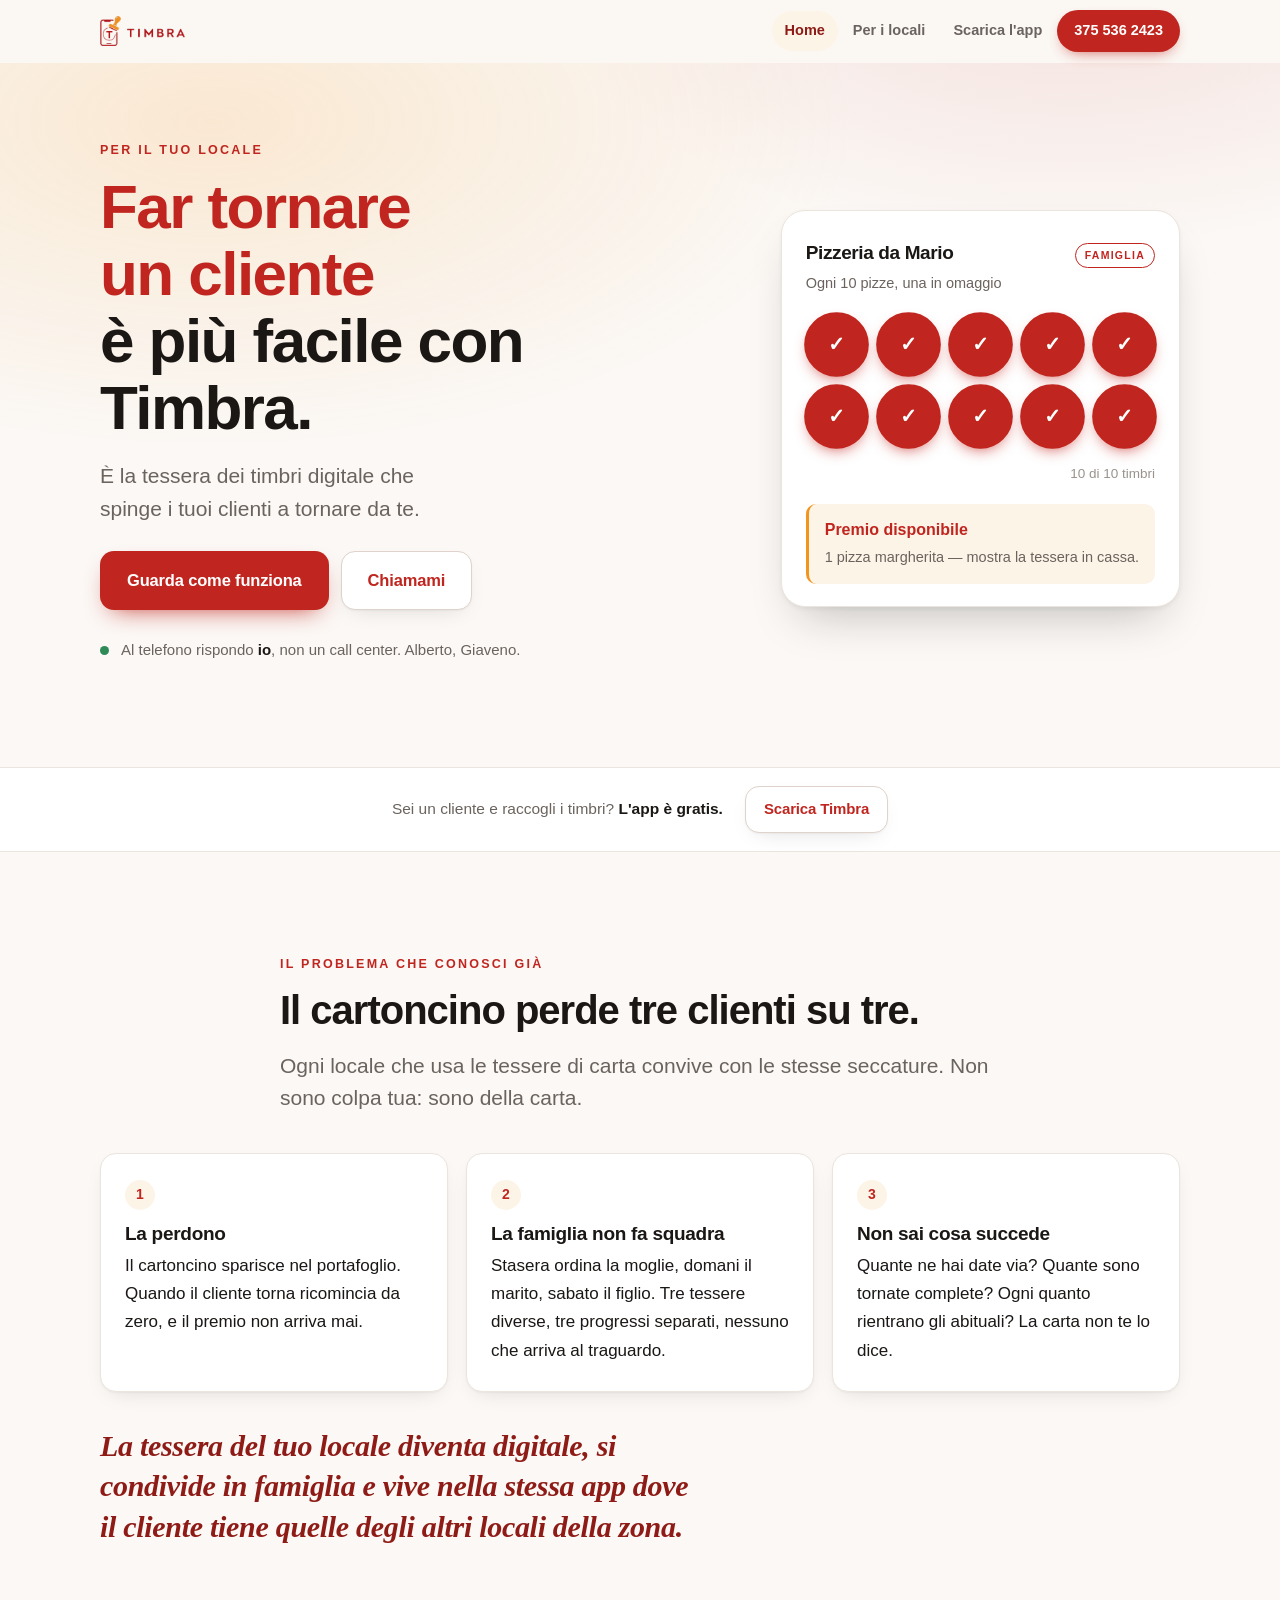
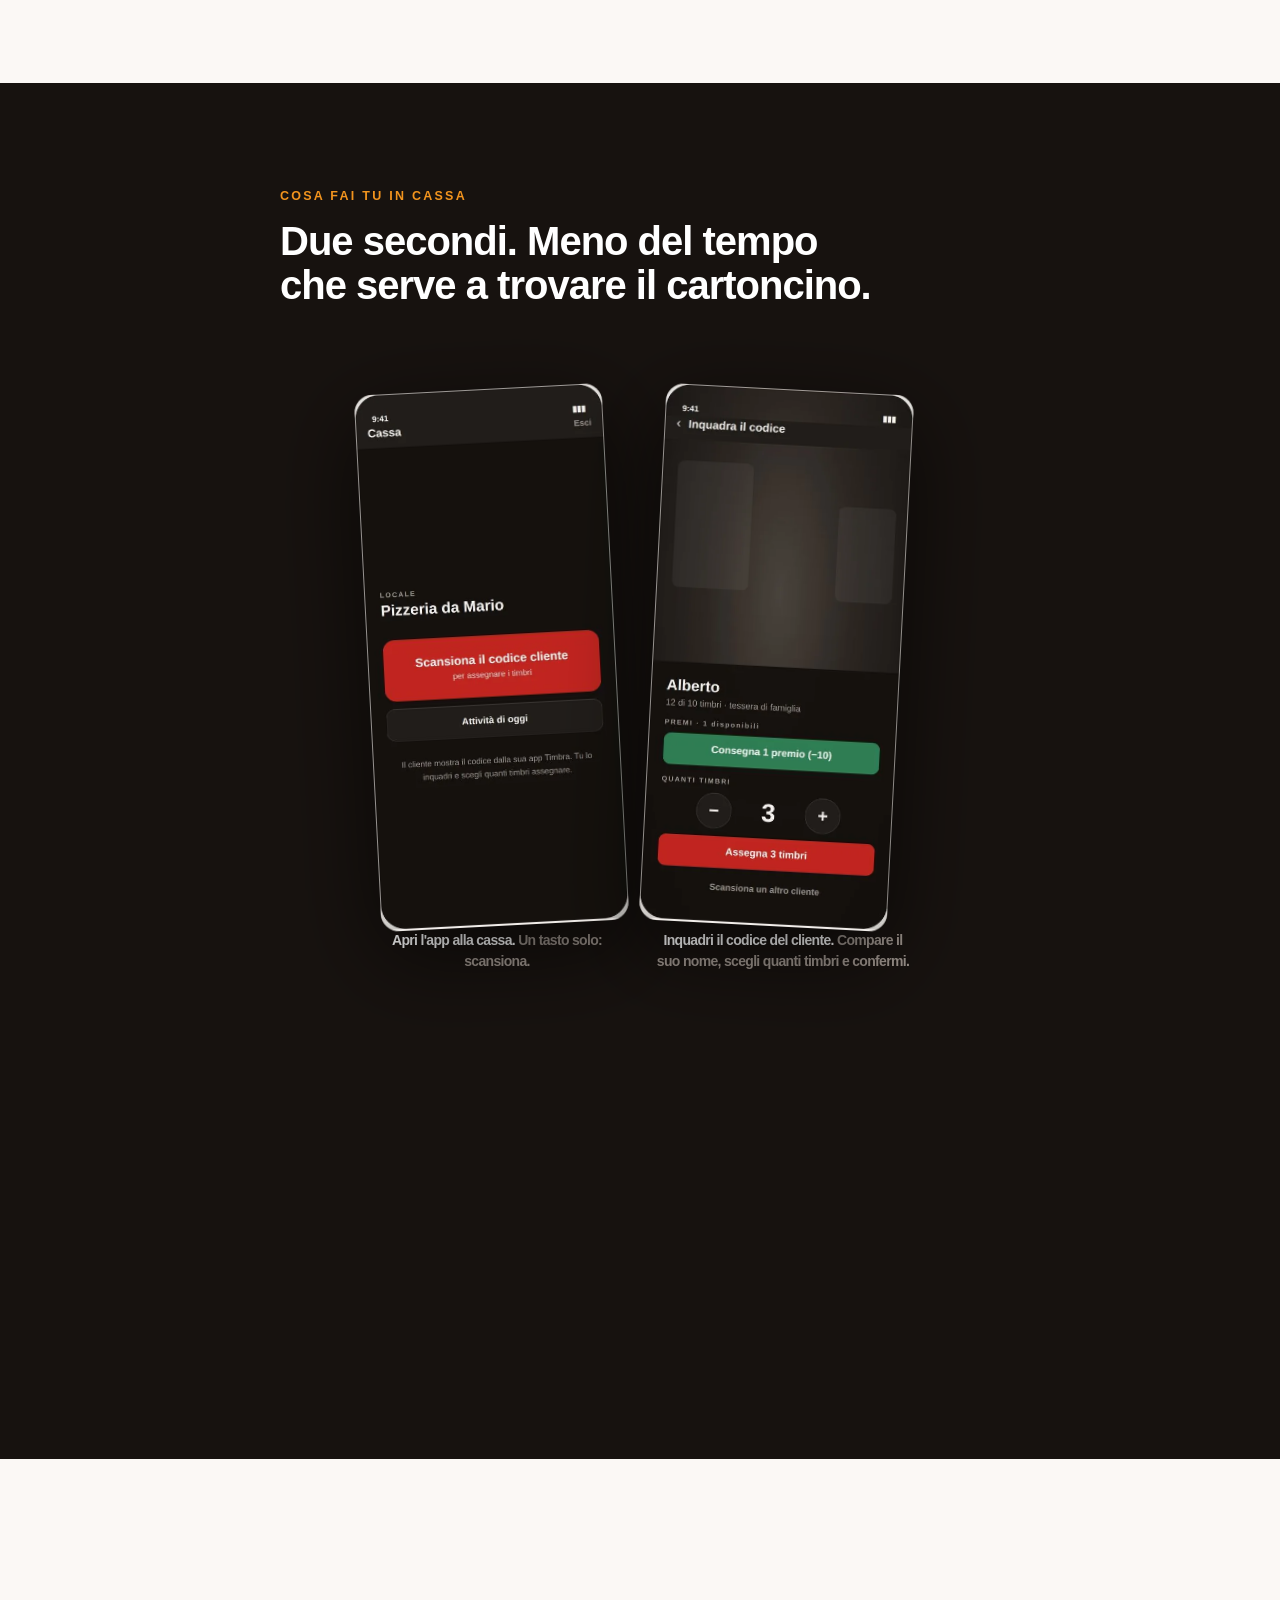
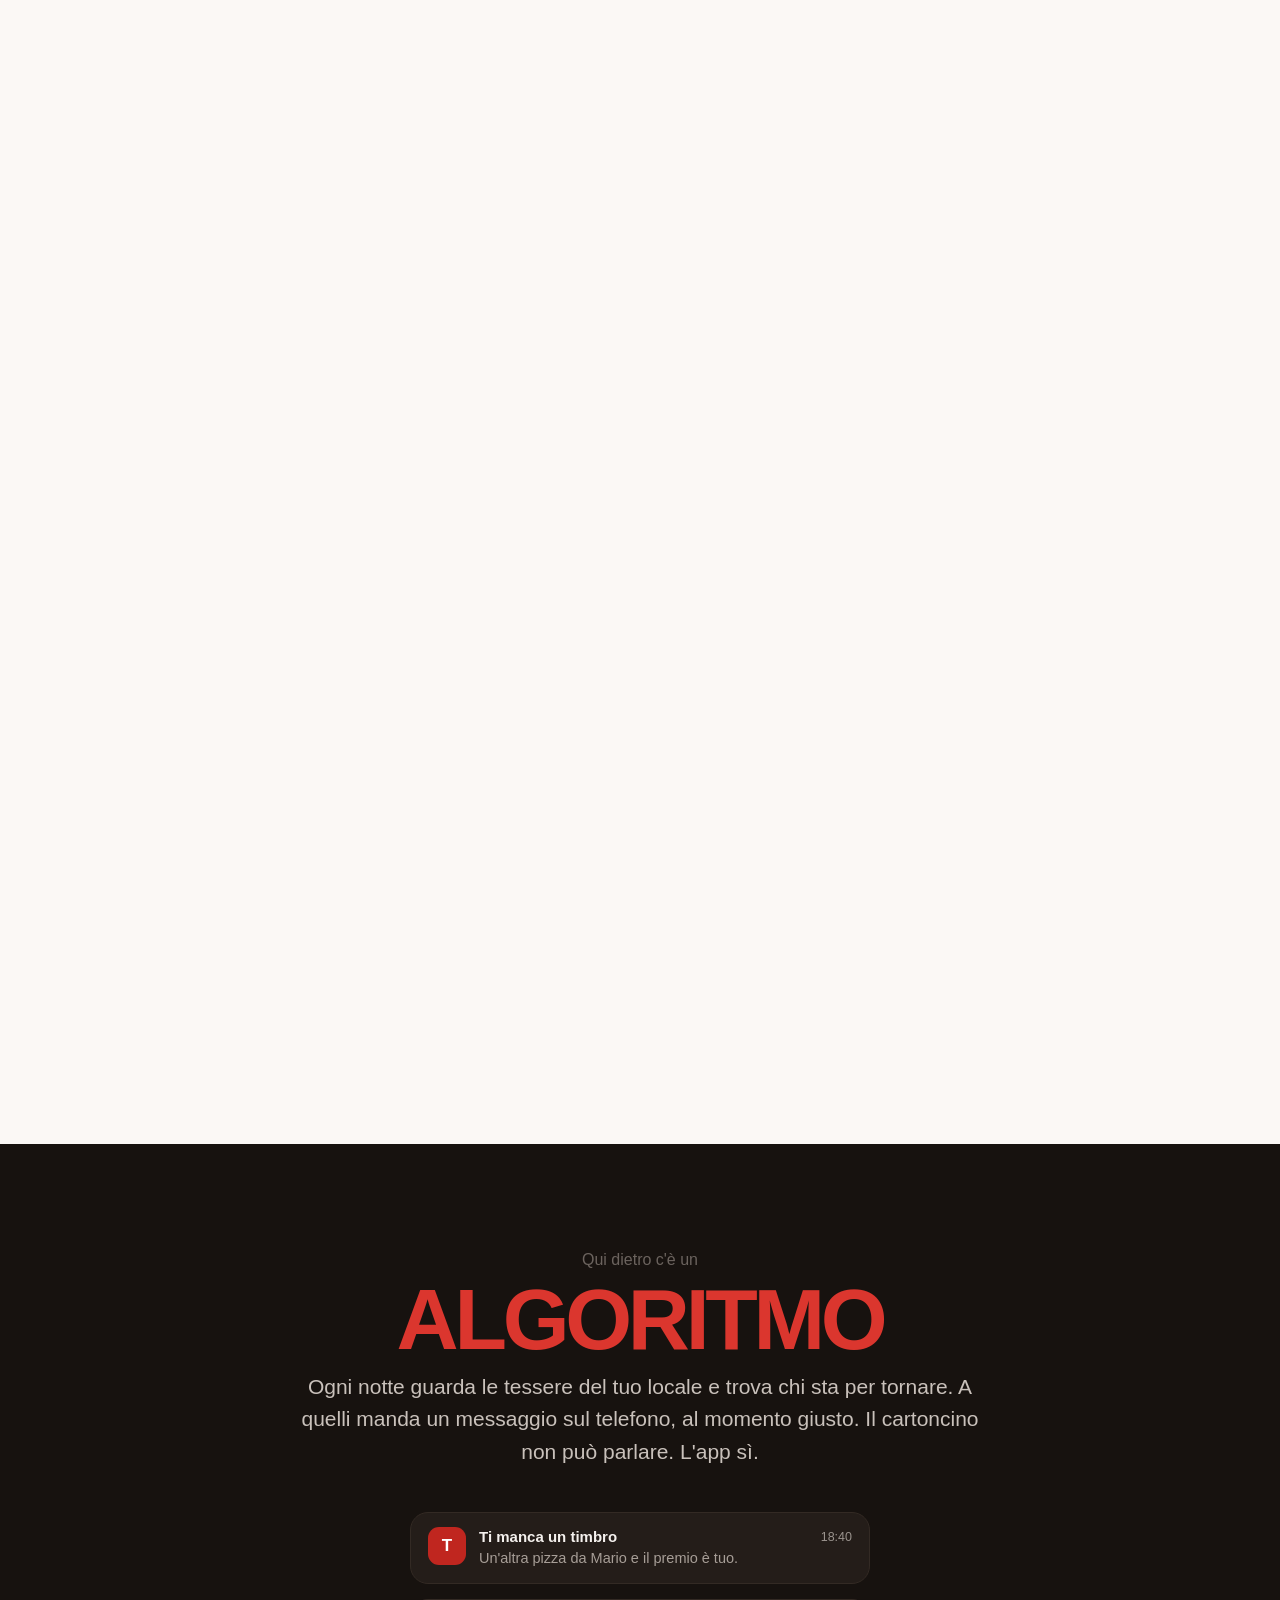
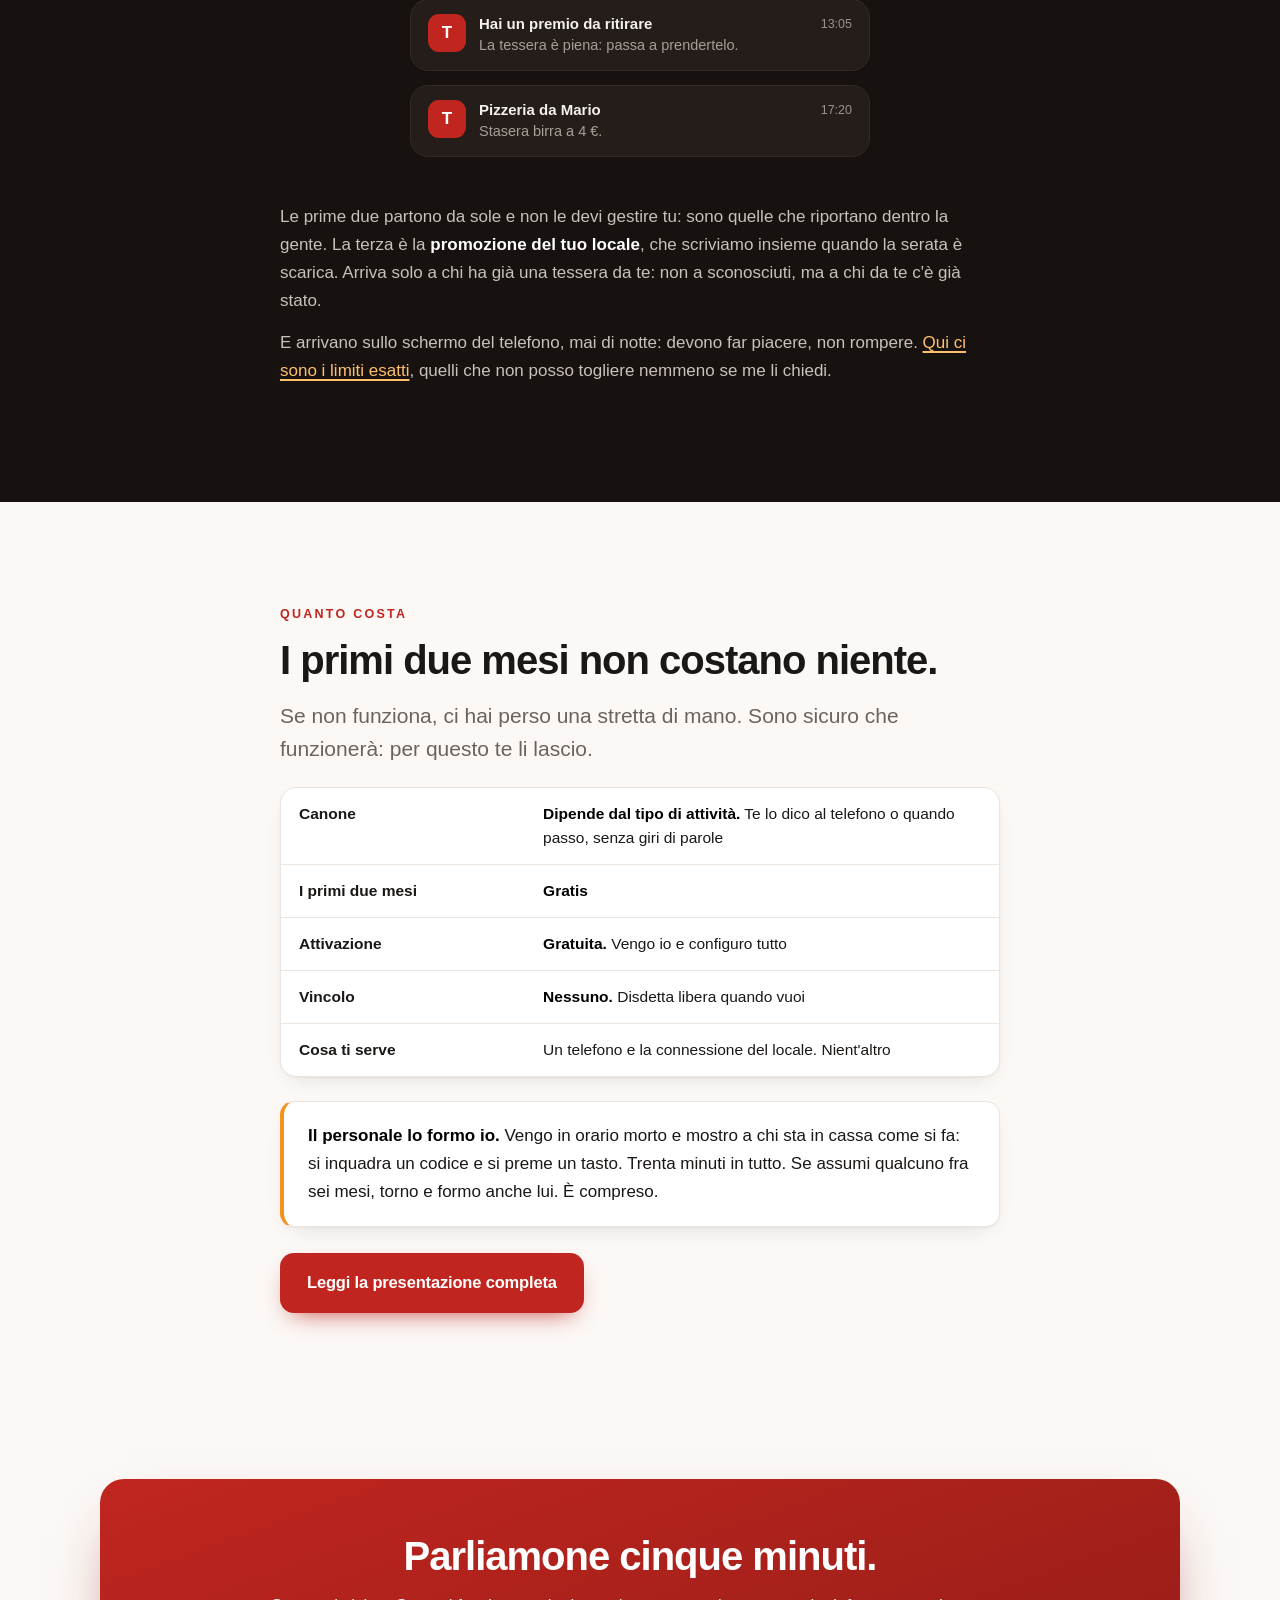
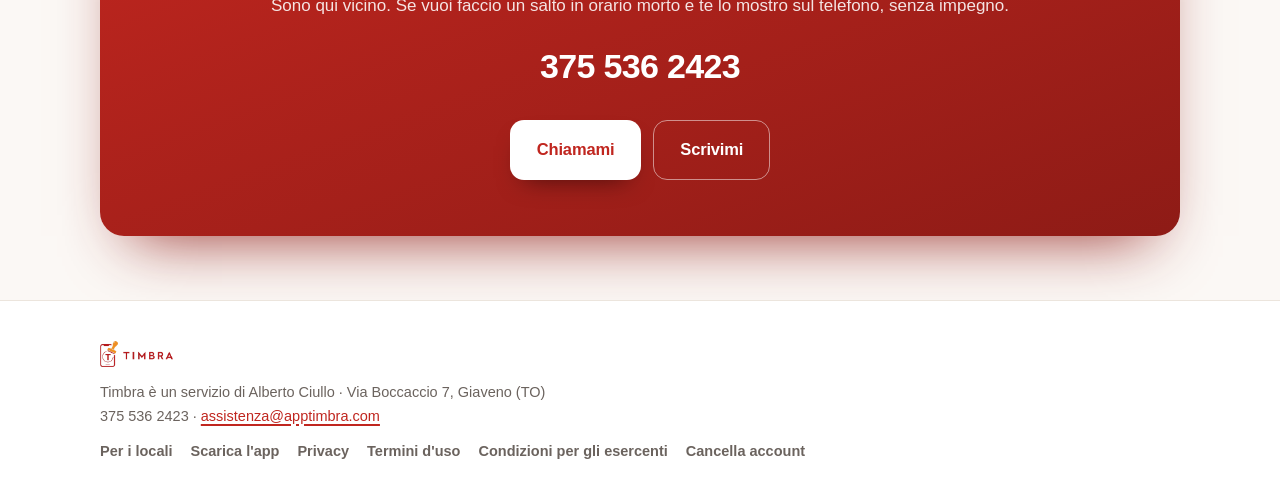
==== commit 679476c6: "Add files via upload" ====
--- a/index.html
+++ b/index.html
@@ -7,7 +7,7 @@
 <meta name="theme-color" content="#C0261F">
 <title>Timbra &mdash; la tessera a timbri del tuo locale, nel telefono</title>
 <meta name="description" content="Timbra sostituisce la tessera fedelt&agrave; di cartone con una tessera digitale che i tuoi clienti non perdono, condividono in famiglia e ritrovano in un'unica app. Primi due mesi gratis, nessun vincolo.">
-<link rel="icon" href="img/favicon.png">
+<link rel="icon" href="[data-uri]">
 <link rel="stylesheet" href="stile.css">
 <meta property="og:title" content="Timbra — la tessera a timbri del tuo locale, nel telefono">
 <meta property="og:description" content="La tessera fedelt&agrave; che i tuoi clienti non perdono pi&ugrave;. Primi due mesi gratis, nessun vincolo.">
@@ -17,7 +17,7 @@
 <body>
 
 <div class="barra"><div class="barra-dentro">
-  <a class="logo" href="index.html"><img src="img/logo.png" alt="Timbra" width="160" height="30"></a>
+  <a class="logo" href="index.html"><img src="[data-uri]" alt="Timbra" width="160" height="30"></a>
   <button class="apri-menu" id="apri-menu" aria-expanded="false" aria-controls="menu" aria-label="Apri il menu">
     <span></span><span></span><span></span>
   </button>
@@ -124,11 +124,11 @@
 
   <div class="telefoni ventaglio su r1" style="margin-top:44px">
     <figure class="telefono">
-      <img class="telefono-img" src="img/cassa-home.webp" alt="La schermata della cassa in TimbraBusiness" width="472" height="1022" loading="lazy">
+      <img class="telefono-img" src="[data-uri]" alt="La schermata della cassa in TimbraBusiness" width="472" height="1022" loading="lazy">
       <figcaption><b>Apri l'app alla cassa.</b> Un tasto solo: scansiona.</figcaption>
     </figure>
     <figure class="telefono">
-      <img class="telefono-img" src="img/cassa-scansione.webp" alt="La scansione del codice di un cliente, con il nome e i timbri da assegnare" width="472" height="1022" loading="lazy">
+      <img class="telefono-img" src="[data-uri]" alt="La scansione del codice di un cliente, con il nome e i timbri da assegnare" width="472" height="1022" loading="lazy">
       <figcaption><b>Inquadri il codice del cliente.</b> Compare il suo nome, scegli
       quanti timbri e confermi.</figcaption>
     </figure>
@@ -162,11 +162,11 @@
 
   <div class="telefoni su r1" style="margin-top:42px">
     <figure class="telefono">
-      <img class="telefono-img" src="img/famiglia-nucleo.webp" alt="La schermata del nucleo familiare con il codice di invito" width="475" height="1019" loading="lazy">
+      <img class="telefono-img" src="[data-uri]" alt="La schermata del nucleo familiare con il codice di invito" width="475" height="1019" loading="lazy">
       <figcaption><b>Un codice di invito</b>, fino a cinque persone dello stesso nucleo.</figcaption>
     </figure>
     <figure class="telefono">
-      <img class="telefono-img" src="img/famiglia-tessera.webp" alt="Una tessera di famiglia con i timbri firmati dai vari membri" width="473" height="1019" loading="lazy">
+      <img class="telefono-img" src="[data-uri]" alt="Una tessera di famiglia con i timbri firmati dai vari membri" width="473" height="1019" loading="lazy">
       <figcaption><b>Una tessera sola.</b> Chiunque ordini, il timbro finisce nello stesso
       salvadanaio.</figcaption>
     </figure>
@@ -284,7 +284,7 @@
 
 <footer>
 <div class="wrap">
-  <div class="piede-logo"><img src="img/logo.png" alt="Timbra" width="139" height="26"></div>
+  <div class="piede-logo"><img src="[data-uri]" alt="Timbra" width="139" height="26"></div>
   Timbra &egrave; un servizio di Alberto Ciullo &middot; Via Boccaccio 7, Giaveno (TO)<br>
   375 536 2423 &middot; <a href="mailto:assistenza@apptimbra.com">assistenza@apptimbra.com</a>
   <nav>
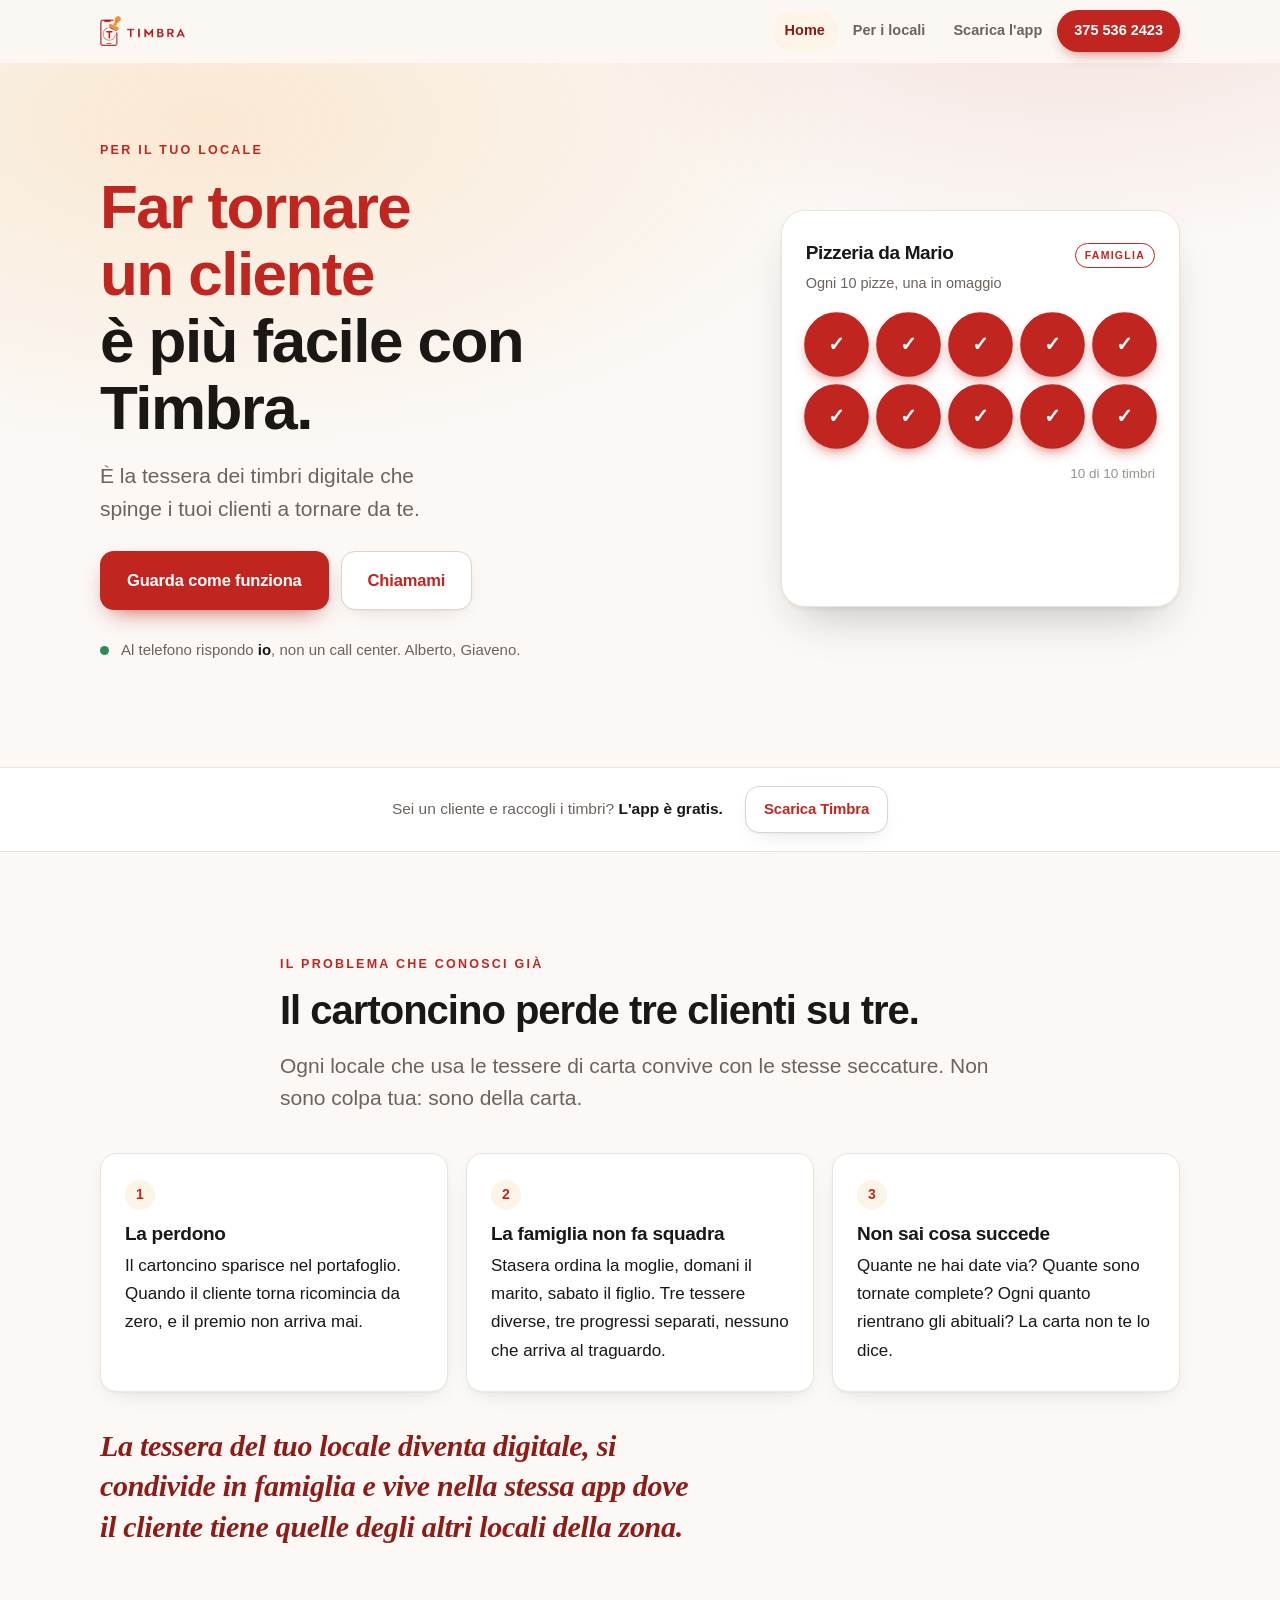
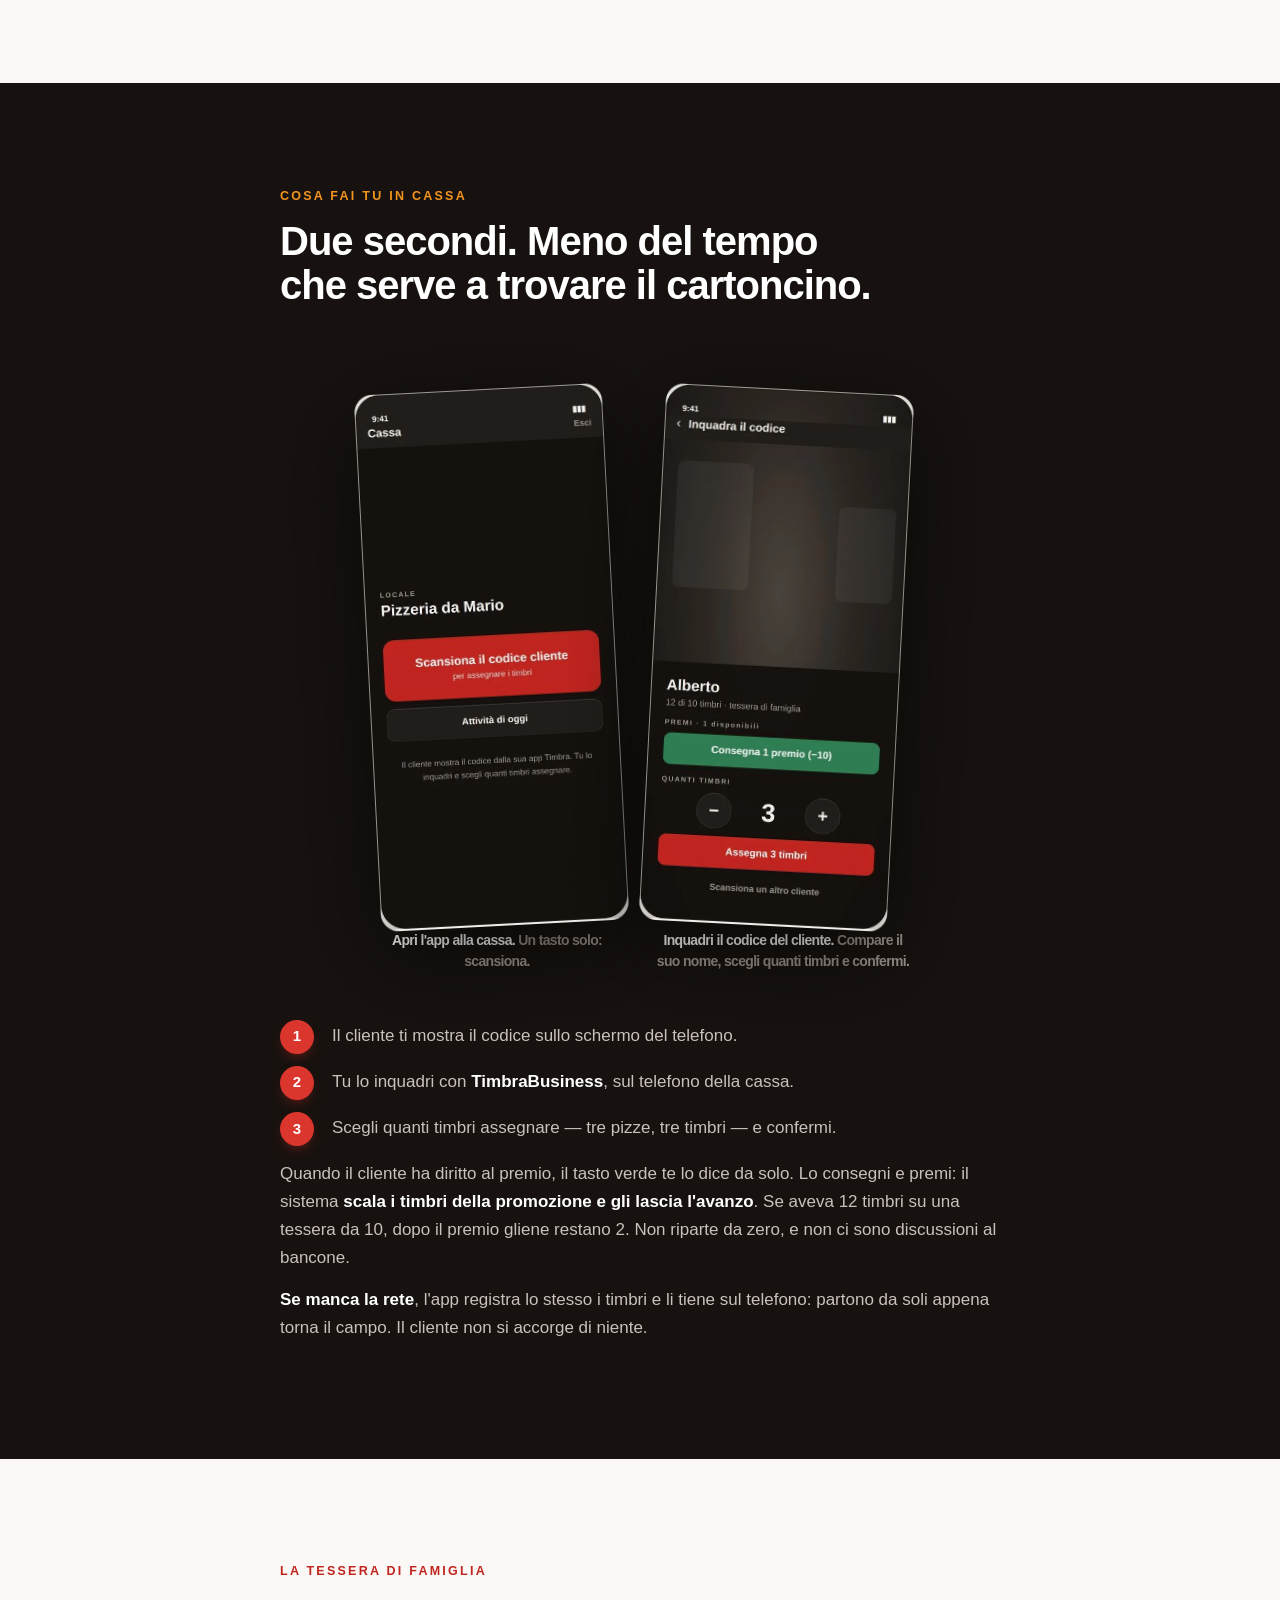
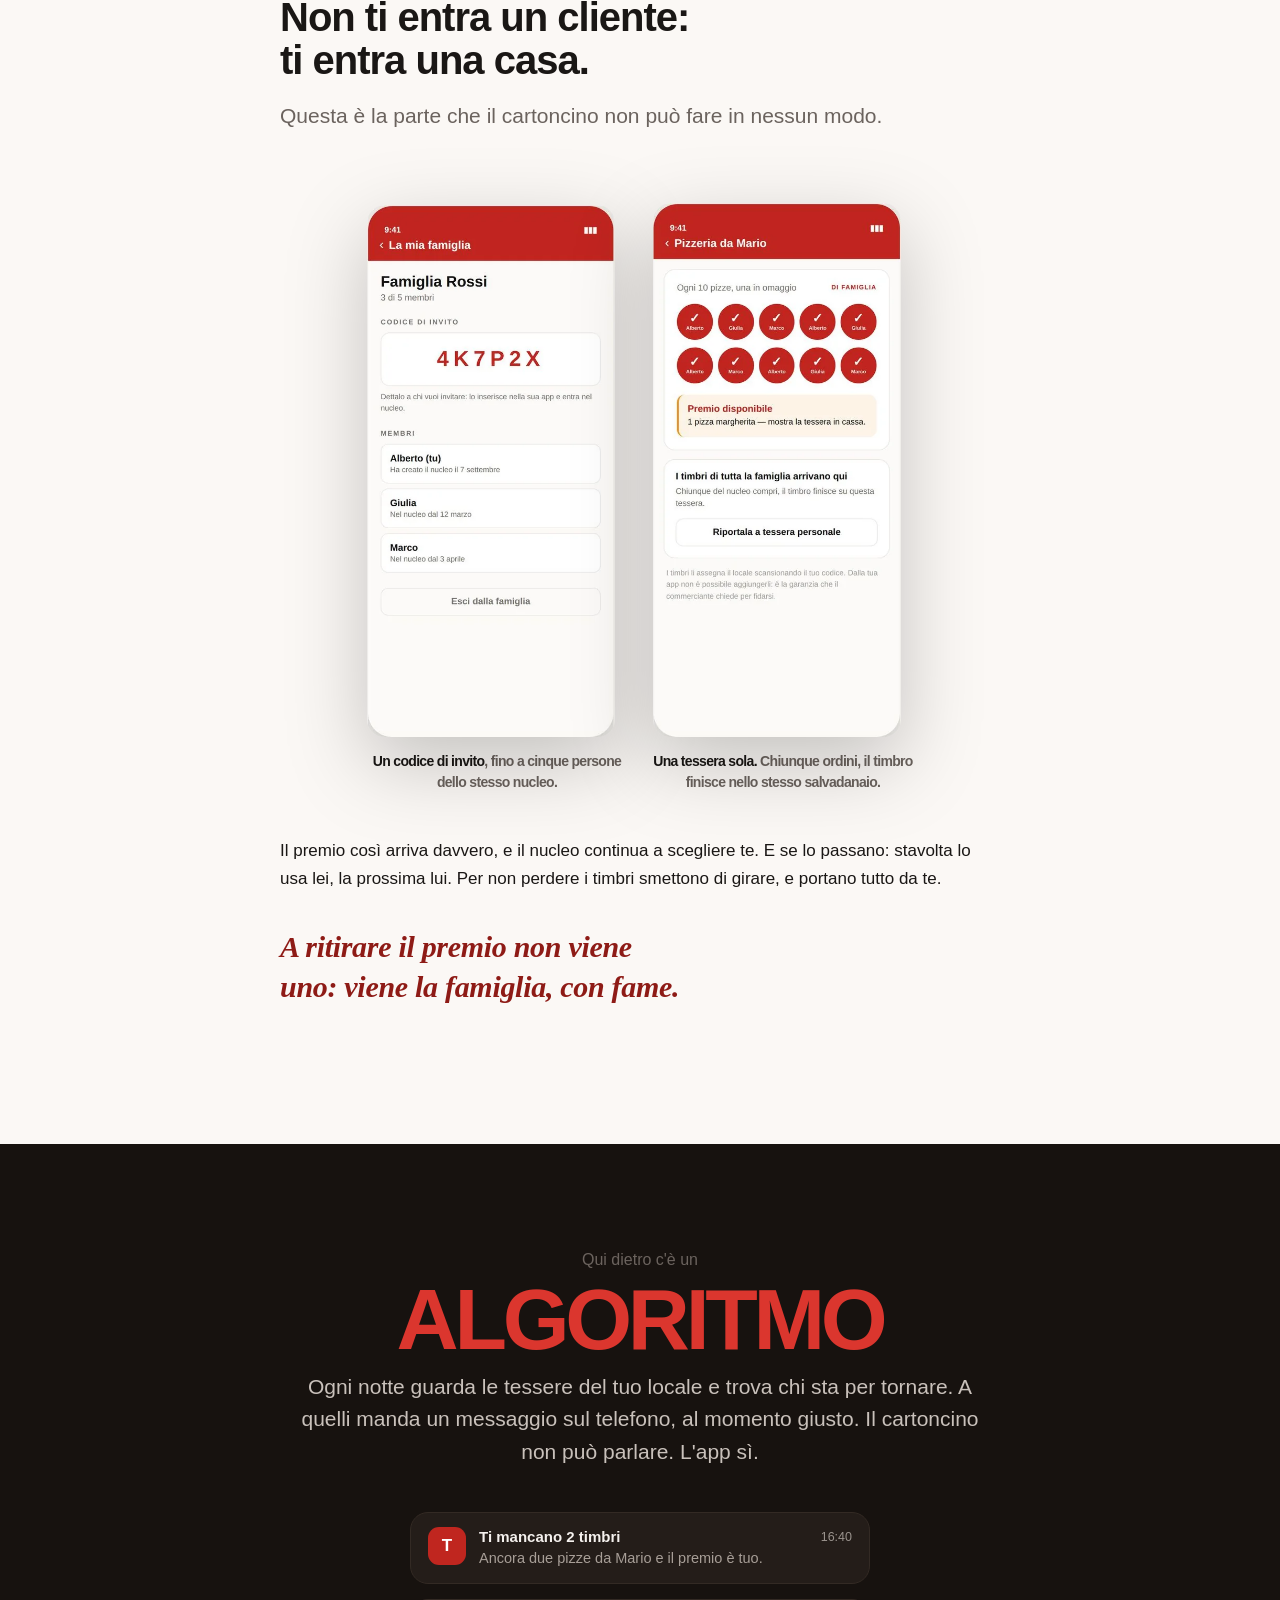
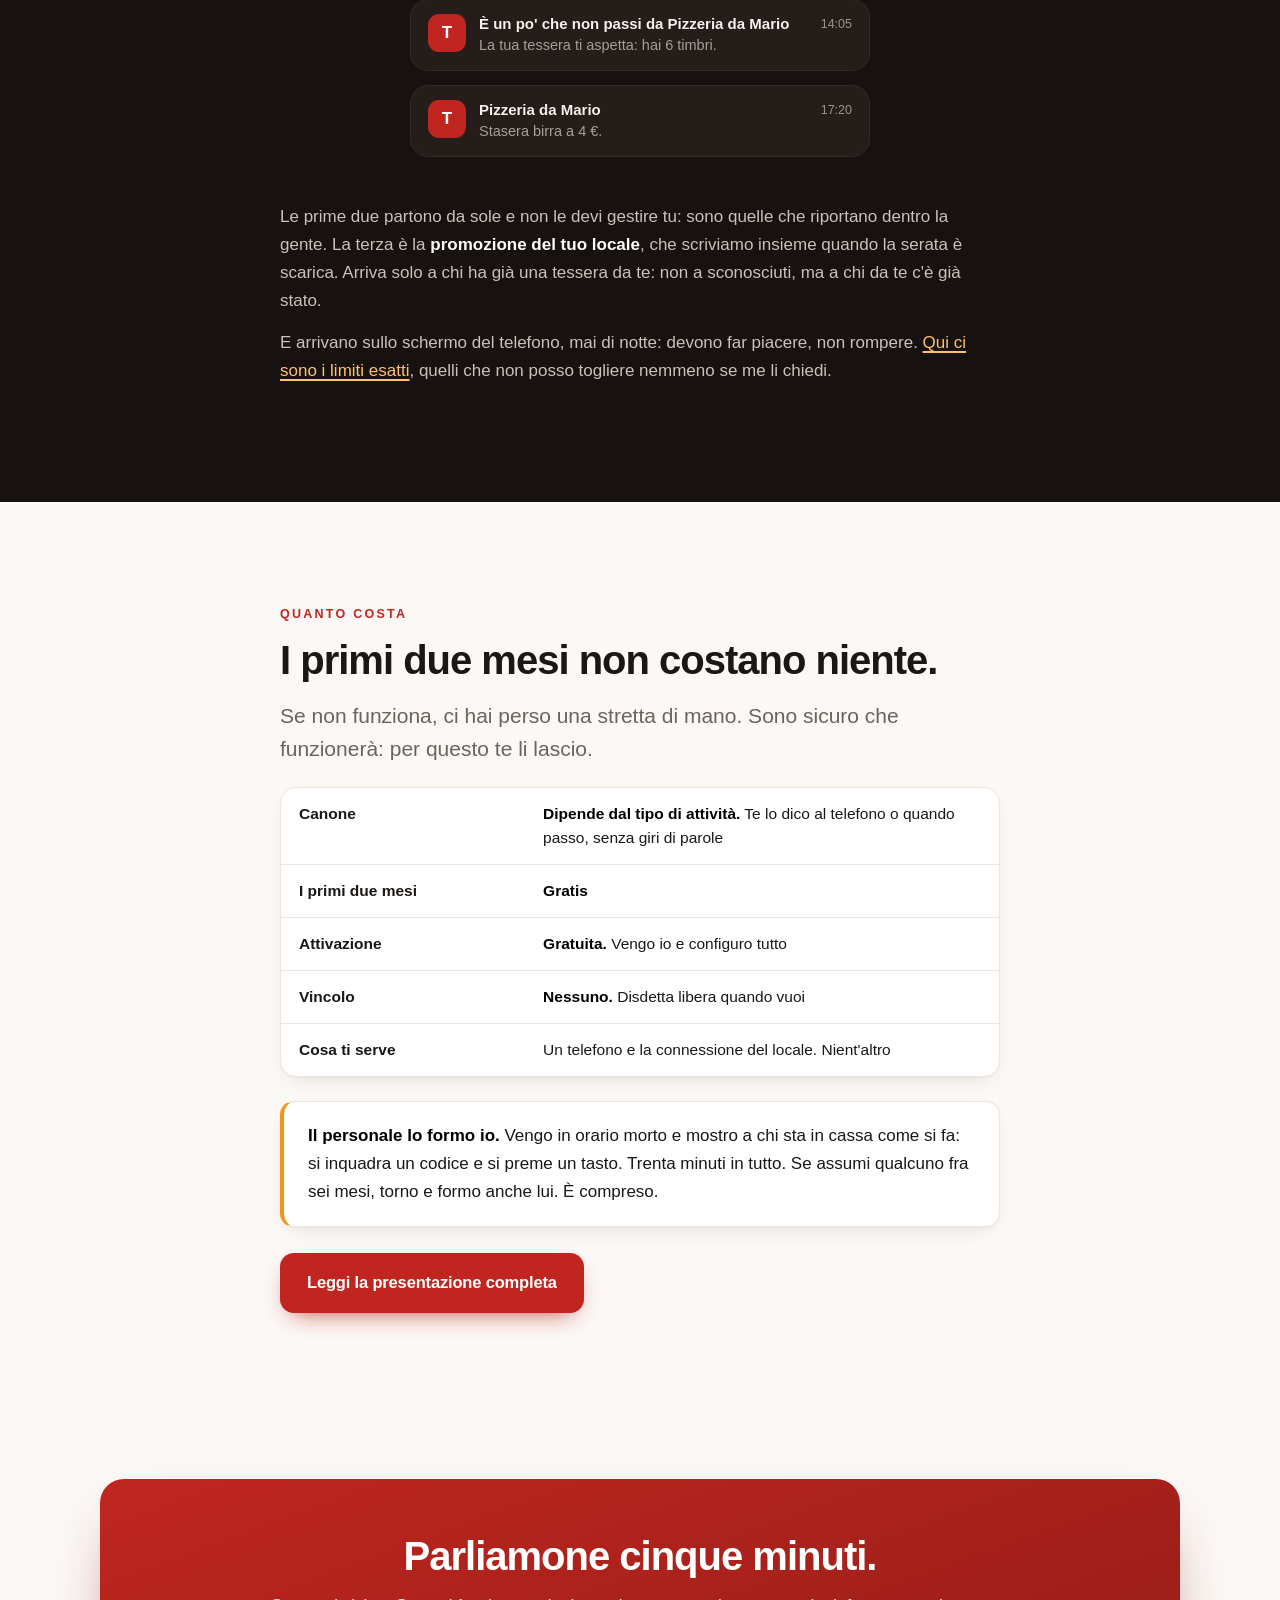
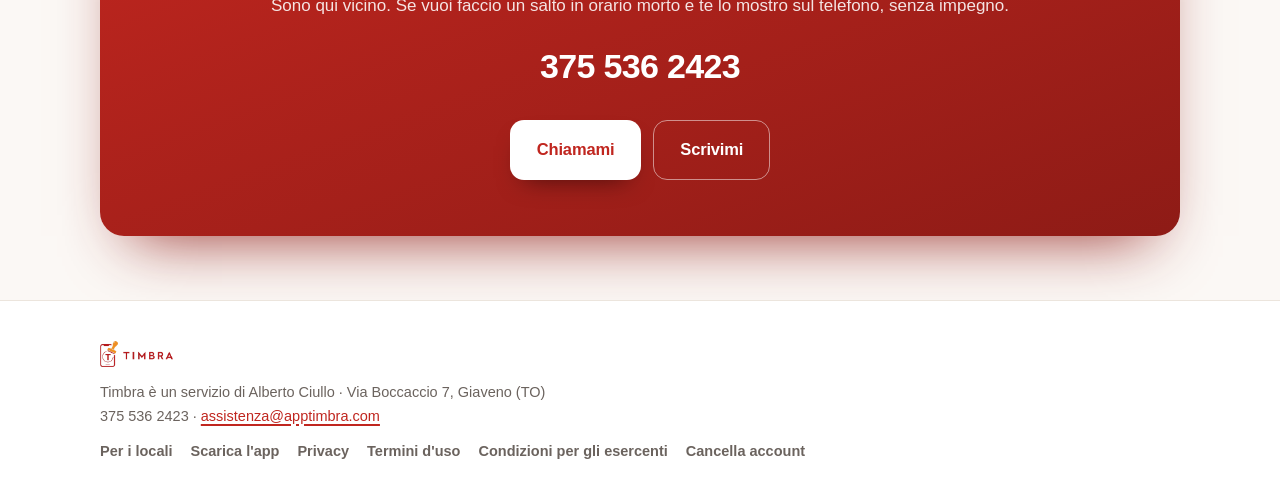
==== commit 47696399: "Add files via upload" ====
--- a/index.html
+++ b/index.html
@@ -7,7 +7,7 @@
 <meta name="theme-color" content="#C0261F">
 <title>Timbra &mdash; la tessera a timbri del tuo locale, nel telefono</title>
 <meta name="description" content="Timbra sostituisce la tessera fedelt&agrave; di cartone con una tessera digitale che i tuoi clienti non perdono, condividono in famiglia e ritrovano in un'unica app. Primi due mesi gratis, nessun vincolo.">
-<link rel="icon" href="[data-uri]">
+<link rel="icon" href="favicon.png">
 <link rel="stylesheet" href="stile.css">
 <meta property="og:title" content="Timbra — la tessera a timbri del tuo locale, nel telefono">
 <meta property="og:description" content="La tessera fedelt&agrave; che i tuoi clienti non perdono pi&ugrave;. Primi due mesi gratis, nessun vincolo.">
@@ -17,7 +17,7 @@
 <body>
 
 <div class="barra"><div class="barra-dentro">
-  <a class="logo" href="index.html"><img src="[data-uri]" alt="Timbra" width="160" height="30"></a>
+  <a class="logo" href="index.html"><img src="logo.png" alt="Timbra" width="160" height="30"></a>
   <button class="apri-menu" id="apri-menu" aria-expanded="false" aria-controls="menu" aria-label="Apri il menu">
     <span></span><span></span><span></span>
   </button>
@@ -124,11 +124,11 @@
 
   <div class="telefoni ventaglio su r1" style="margin-top:44px">
     <figure class="telefono">
-      <img class="telefono-img" src="[data-uri]" alt="La schermata della cassa in TimbraBusiness" width="472" height="1022" loading="lazy">
+      <img class="telefono-img" src="cassa-home.webp" alt="La schermata della cassa in TimbraBusiness" width="472" height="1022" loading="lazy">
       <figcaption><b>Apri l'app alla cassa.</b> Un tasto solo: scansiona.</figcaption>
     </figure>
     <figure class="telefono">
-      <img class="telefono-img" src="[data-uri]" alt="La scansione del codice di un cliente, con il nome e i timbri da assegnare" width="472" height="1022" loading="lazy">
+      <img class="telefono-img" src="cassa-scansione.webp" alt="La scansione del codice di un cliente, con il nome e i timbri da assegnare" width="472" height="1022" loading="lazy">
       <figcaption><b>Inquadri il codice del cliente.</b> Compare il suo nome, scegli
       quanti timbri e confermi.</figcaption>
     </figure>
@@ -137,7 +137,7 @@
   <div class="stretto su" style="margin-top:50px">
     <ol class="passi">
       <li>Il cliente ti mostra il codice sullo schermo del telefono.</li>
-      <li>Tu lo inquadri con <strong>TimbraBusiness</strong>, sul telefono o sul tablet della cassa.</li>
+      <li>Tu lo inquadri con <strong>TimbraBusiness</strong>, sul telefono della cassa.</li>
       <li>Scegli quanti timbri assegnare &mdash; tre pizze, tre timbri &mdash; e confermi.</li>
     </ol>
     <p>Quando il cliente ha diritto al premio, il tasto verde te lo dice da solo. Lo consegni
@@ -162,11 +162,11 @@
 
   <div class="telefoni su r1" style="margin-top:42px">
     <figure class="telefono">
-      <img class="telefono-img" src="[data-uri]" alt="La schermata del nucleo familiare con il codice di invito" width="475" height="1019" loading="lazy">
+      <img class="telefono-img" src="famiglia-nucleo.webp" alt="La schermata del nucleo familiare con il codice di invito" width="475" height="1019" loading="lazy">
       <figcaption><b>Un codice di invito</b>, fino a cinque persone dello stesso nucleo.</figcaption>
     </figure>
     <figure class="telefono">
-      <img class="telefono-img" src="[data-uri]" alt="Una tessera di famiglia con i timbri firmati dai vari membri" width="473" height="1019" loading="lazy">
+      <img class="telefono-img" src="famiglia-tessera.webp" alt="Una tessera di famiglia con i timbri firmati dai vari membri" width="473" height="1019" loading="lazy">
       <figcaption><b>Una tessera sola.</b> Chiunque ordini, il timbro finisce nello stesso
       salvadanaio.</figcaption>
     </figure>
@@ -196,18 +196,18 @@
     <div class="avviso">
       <span class="icona" aria-hidden="true">T</span>
       <span class="testo">
-        <span class="titolo">Ti manca un timbro</span>
-        <span class="corpo">Un'altra pizza da Mario e il premio &egrave; tuo.</span>
+        <span class="titolo">Ti mancano 2 timbri</span>
+        <span class="corpo">Ancora due pizze da Mario e il premio &egrave; tuo.</span>
       </span>
-      <span class="ora">18:40</span>
+      <span class="ora">16:40</span>
     </div>
     <div class="avviso">
       <span class="icona" aria-hidden="true">T</span>
       <span class="testo">
-        <span class="titolo">Hai un premio da ritirare</span>
-        <span class="corpo">La tessera &egrave; piena: passa a prendertelo.</span>
+        <span class="titolo">&Egrave; un po' che non passi da Pizzeria da Mario</span>
+        <span class="corpo">La tua tessera ti aspetta: hai 6 timbri.</span>
       </span>
-      <span class="ora">13:05</span>
+      <span class="ora">14:05</span>
     </div>
     <div class="avviso">
       <span class="icona" aria-hidden="true">T</span>
@@ -284,7 +284,7 @@
 
 <footer>
 <div class="wrap">
-  <div class="piede-logo"><img src="[data-uri]" alt="Timbra" width="139" height="26"></div>
+  <div class="piede-logo"><img src="logo.png" alt="Timbra" width="139" height="26"></div>
   Timbra &egrave; un servizio di Alberto Ciullo &middot; Via Boccaccio 7, Giaveno (TO)<br>
   375 536 2423 &middot; <a href="mailto:assistenza@apptimbra.com">assistenza@apptimbra.com</a>
   <nav>
